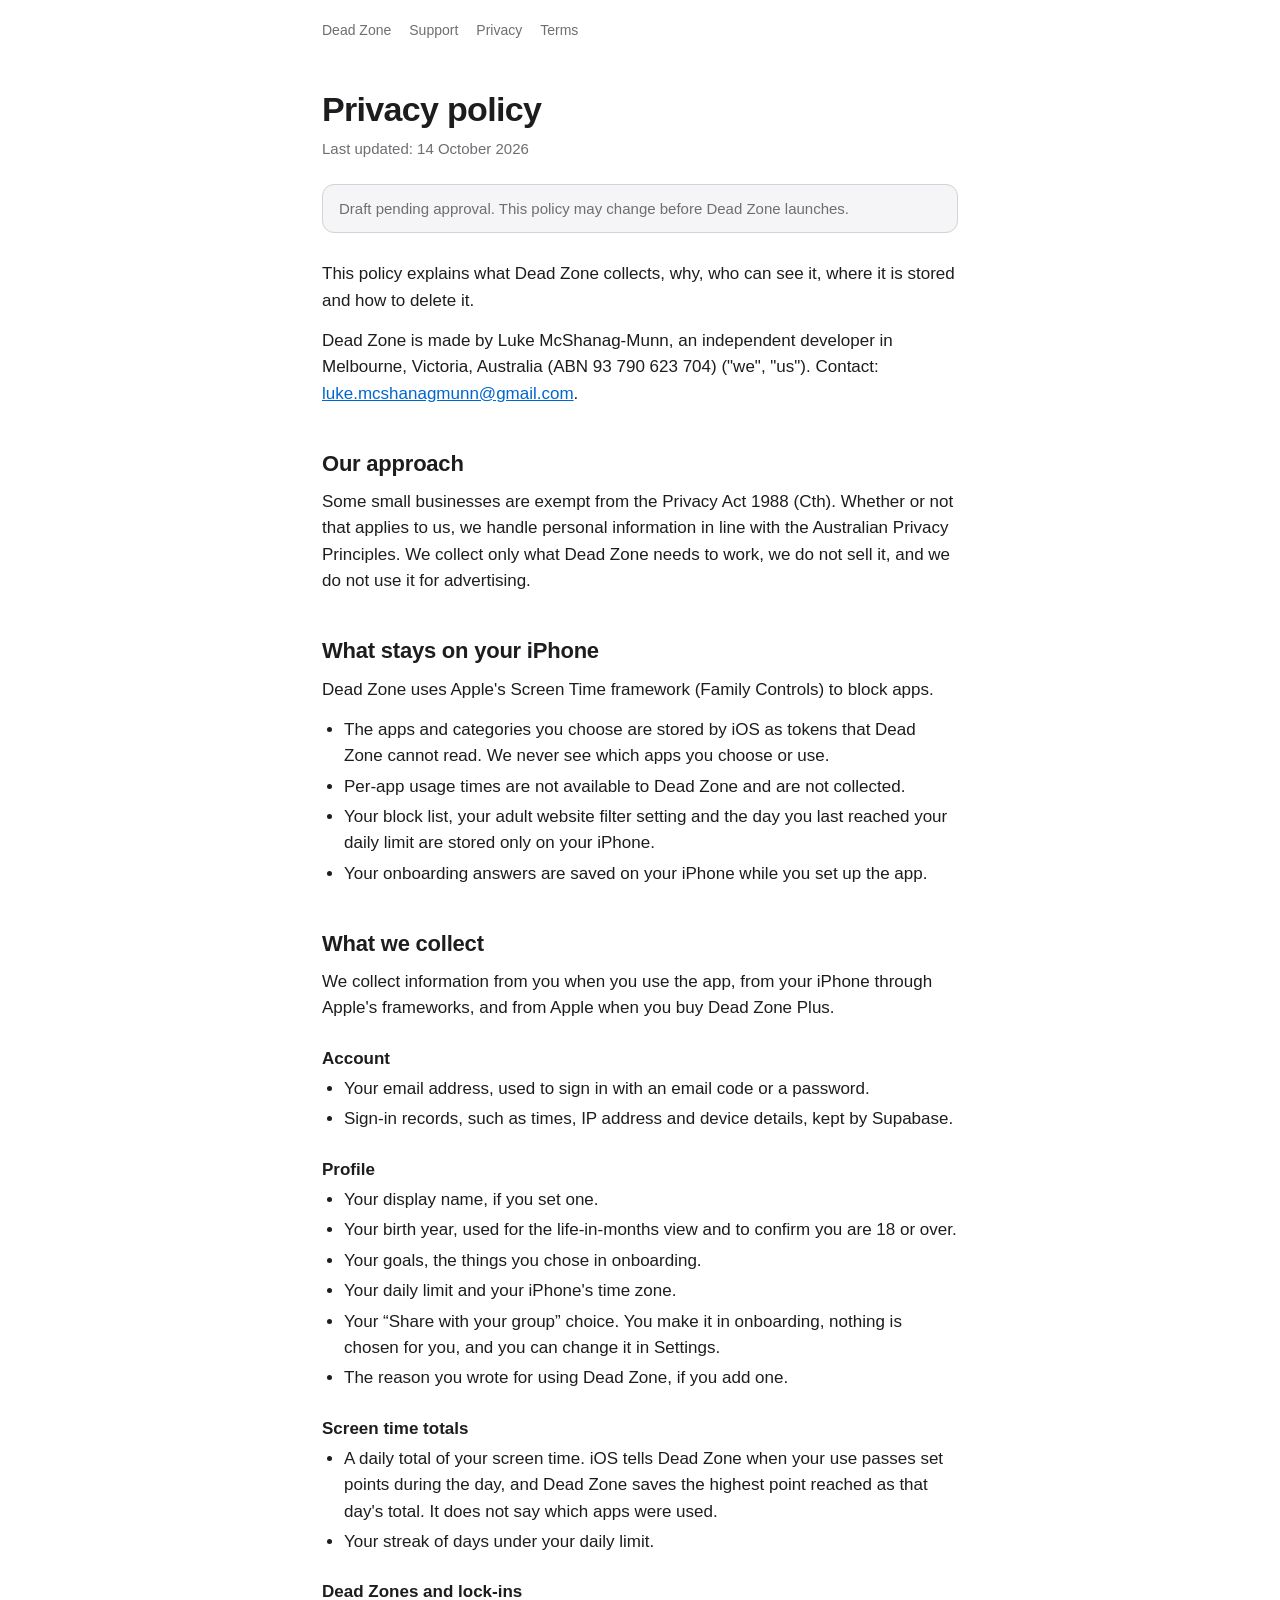
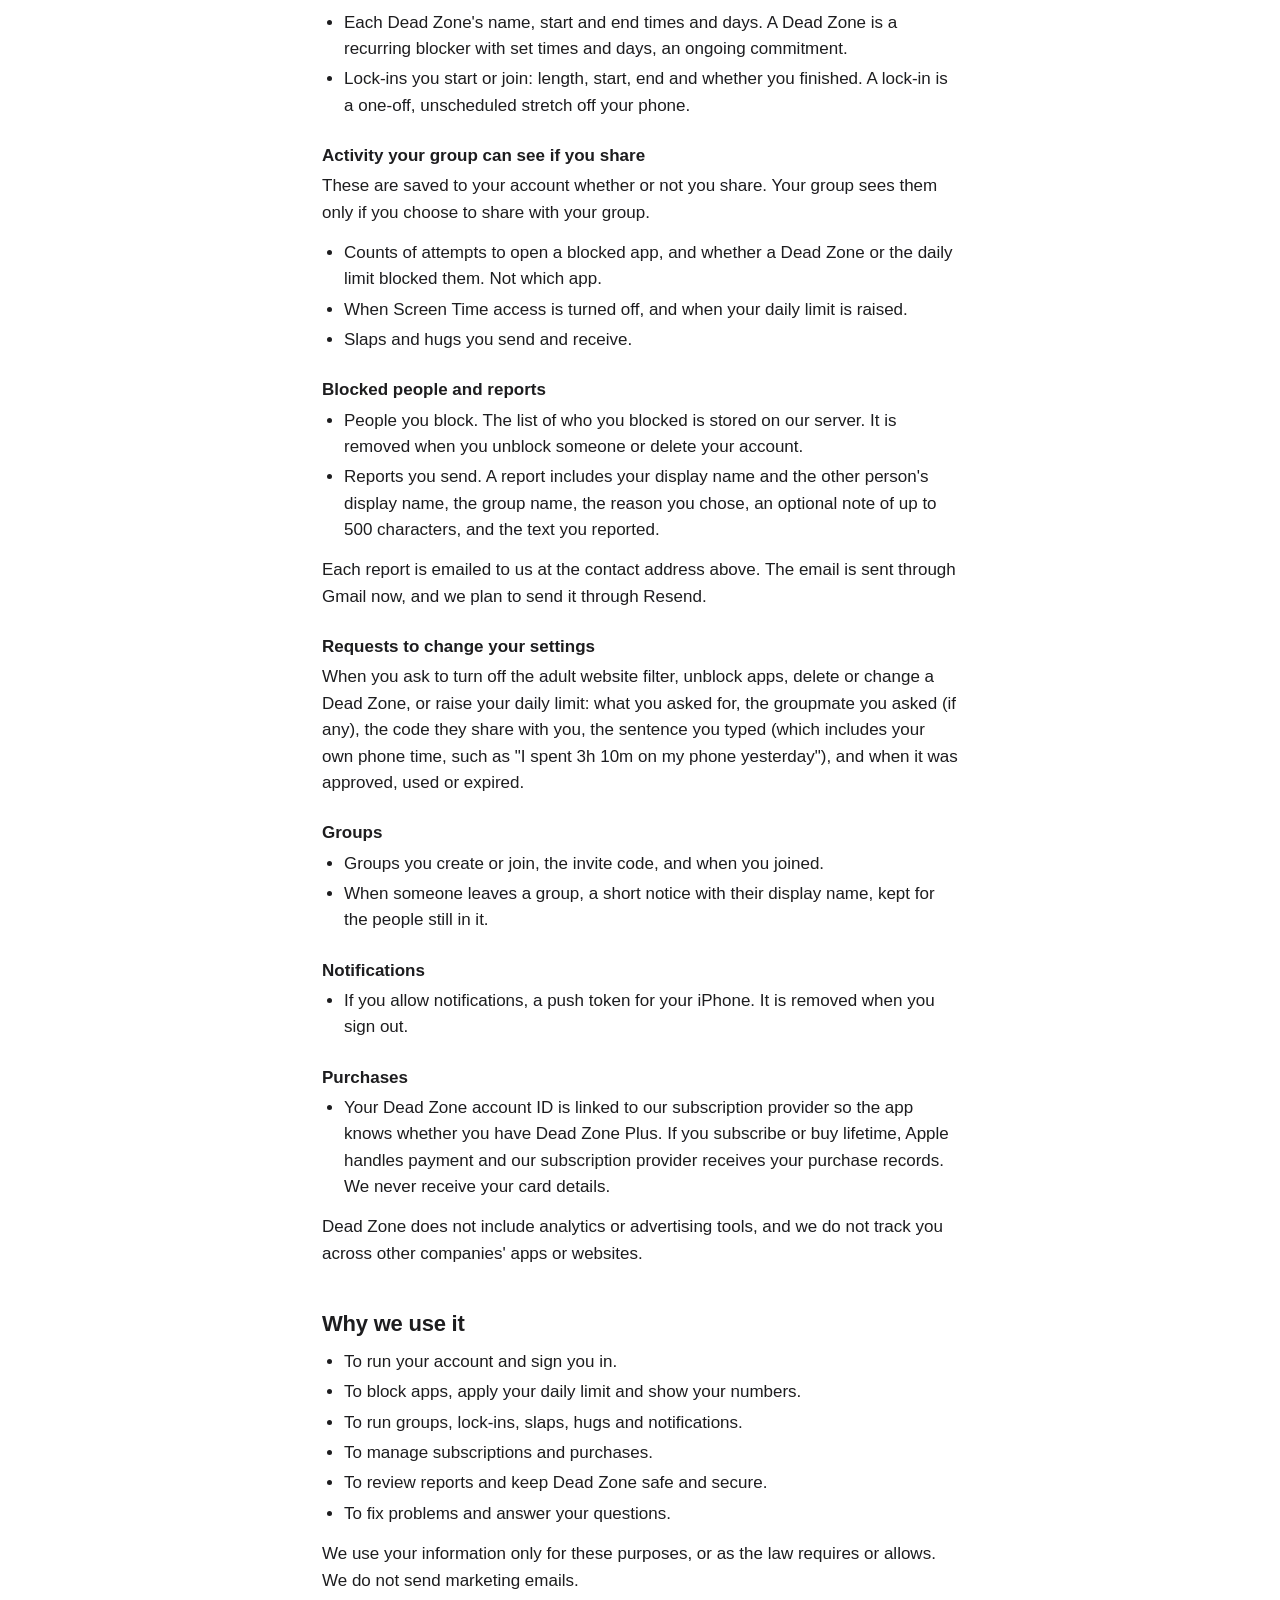
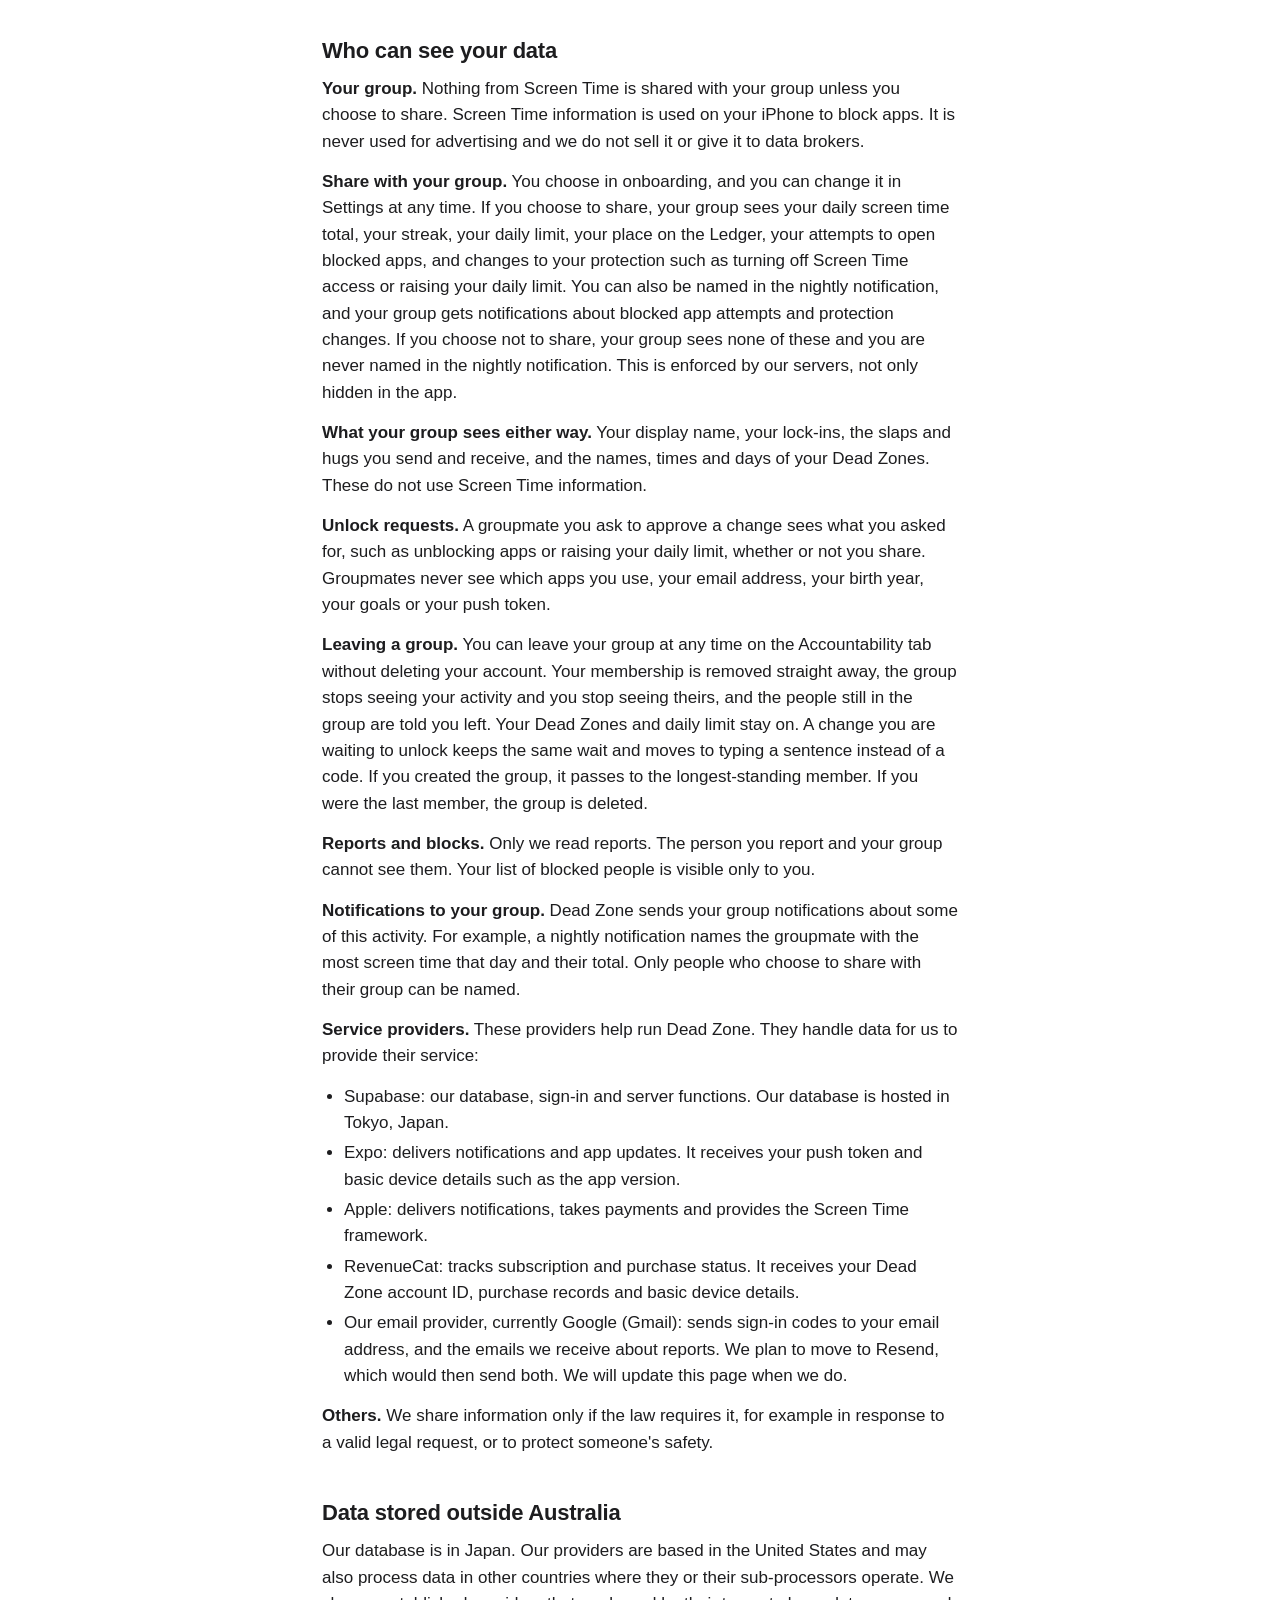
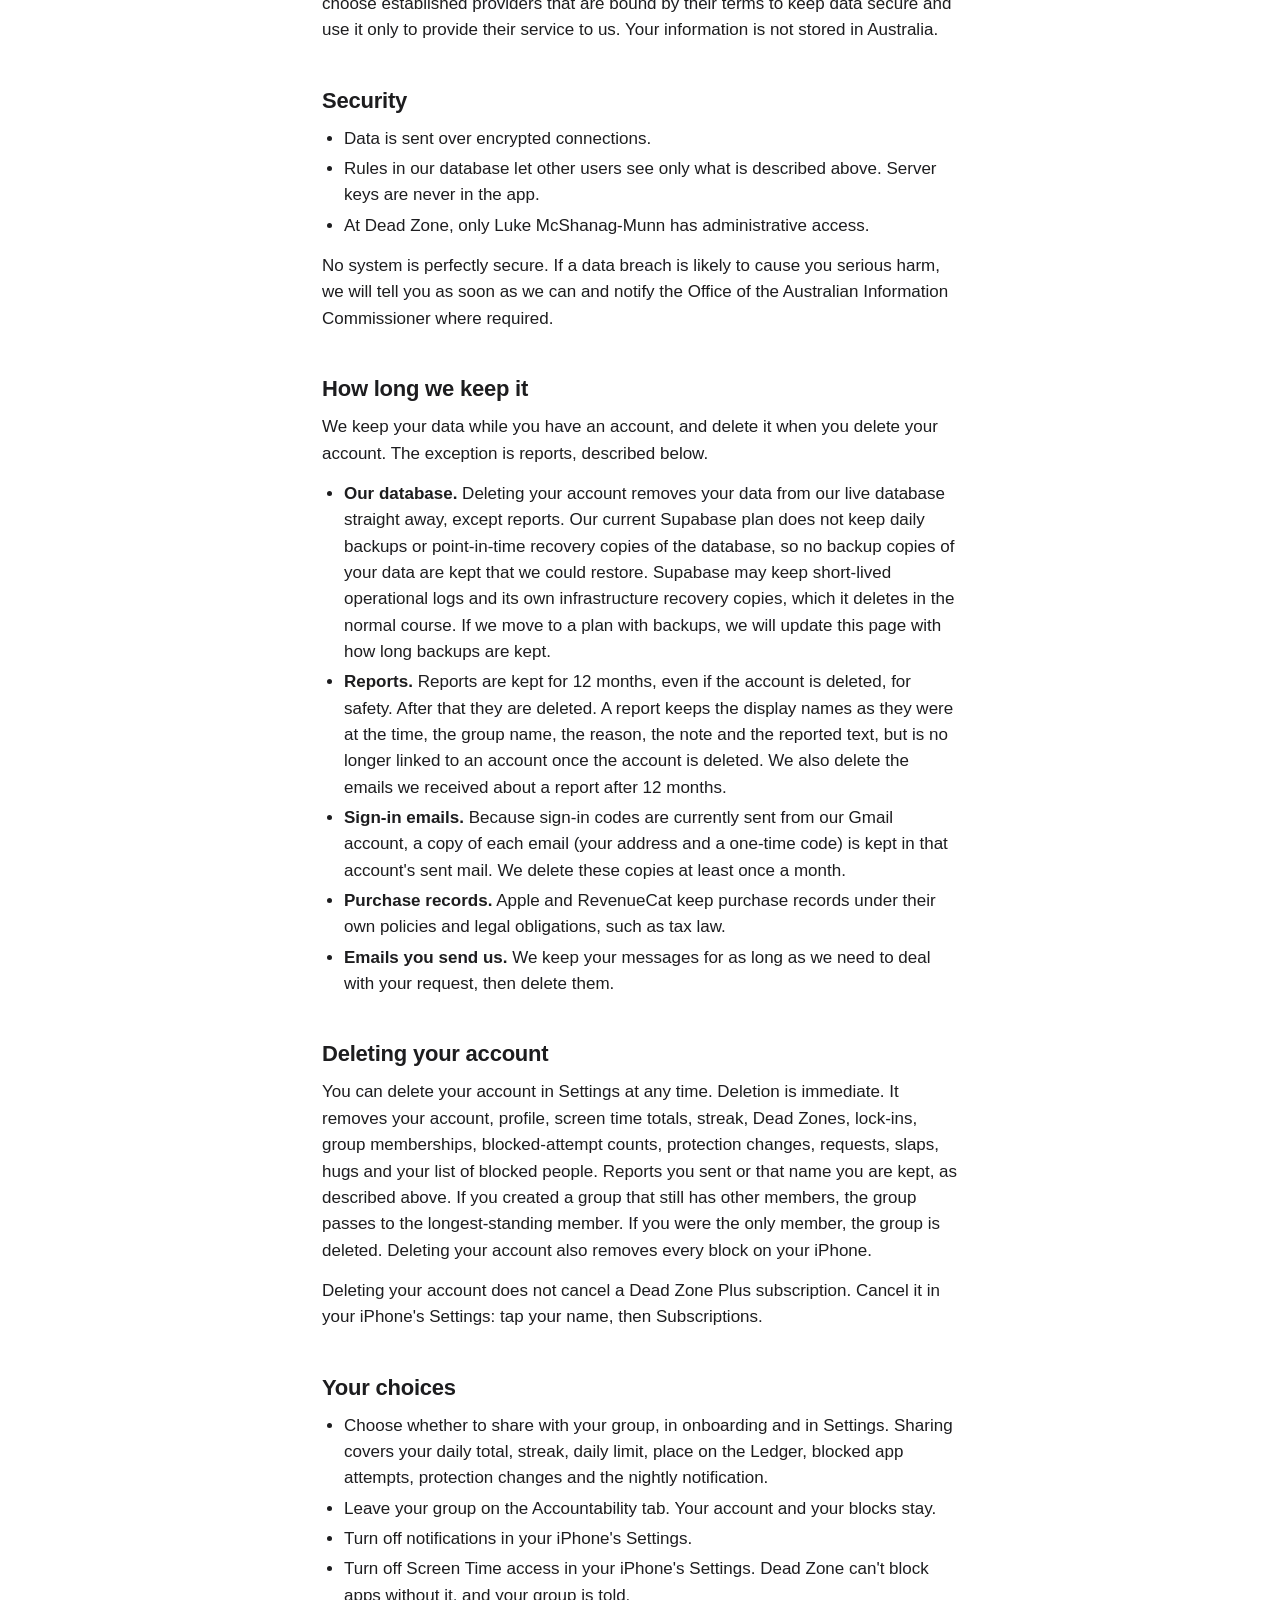
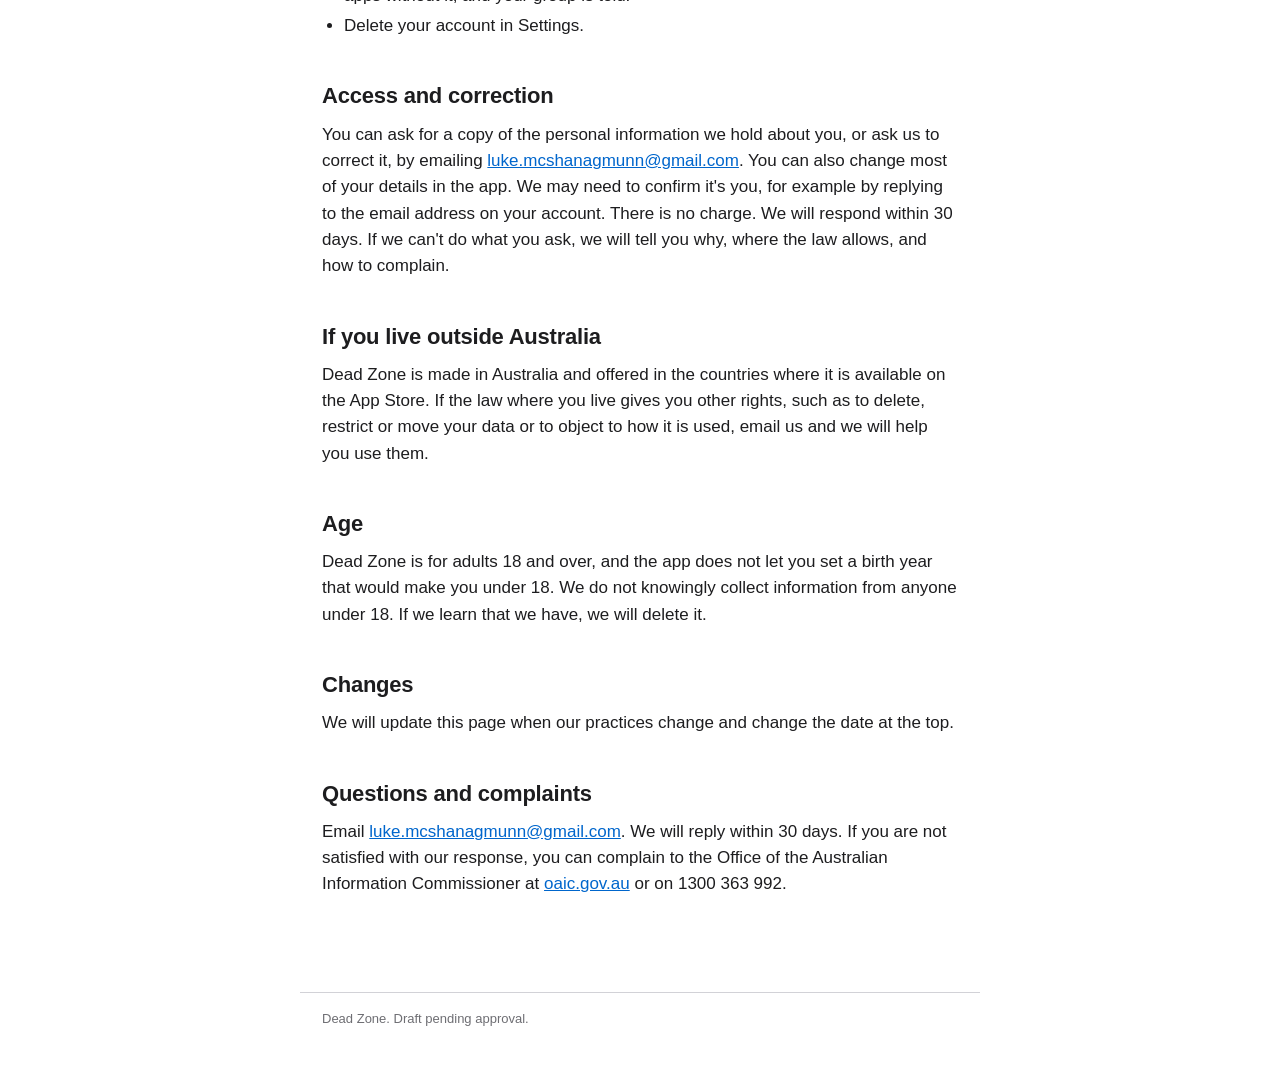
==== privacy/index.html @ f1c43474 "Terms and privacy: one-time lifetime purchase (A$79) alongside subscriptions" ====
<!doctype html>
<html lang="en-AU">
<head>
<meta charset="utf-8">
<meta name="viewport" content="width=device-width, initial-scale=1">
<meta name="robots" content="noindex">
<title>Privacy policy | Dead Zone</title>
<link rel="stylesheet" href="../style.css">
</head>
<body>
<header class="site"><a href="../">Dead Zone</a><a href="../support/">Support</a><a href="../privacy/">Privacy</a><a href="../terms/">Terms</a></header>
<main>
<h1>Privacy policy</h1>
<p class="meta">Last updated: 14 October 2026</p>
<p class="draft">Draft pending approval. This policy may change before Dead Zone launches.</p>

<p>This policy explains what Dead Zone collects, why, who can see it, where it is stored and how to delete it.</p>
<p>Dead Zone is made by Luke McShanag-Munn, an independent developer in Melbourne, Victoria, Australia (ABN 93 790 623 704) ("we", "us"). Contact: <a href="mailto:luke.mcshanagmunn@gmail.com">luke.mcshanagmunn@gmail.com</a>.</p>

<h2>Our approach</h2>
<p>Some small businesses are exempt from the Privacy Act 1988 (Cth). Whether or not that applies to us, we handle personal information in line with the Australian Privacy Principles. We collect only what Dead Zone needs to work, we do not sell it, and we do not use it for advertising.</p>

<h2>What stays on your iPhone</h2>
<p>Dead Zone uses Apple's Screen Time framework (Family Controls) to block apps.</p>
<ul>
<li>The apps and categories you choose are stored by iOS as tokens that Dead Zone cannot read. We never see which apps you choose or use.</li>
<li>Per-app usage times are not available to Dead Zone and are not collected.</li>
<li>Your block list, your adult website filter setting and the day you last reached your daily limit are stored only on your iPhone.</li>
<li>Your onboarding answers are saved on your iPhone while you set up the app.</li>
</ul>

<h2>What we collect</h2>
<p>We collect information from you when you use the app, from your iPhone through Apple's frameworks, and from Apple when you buy Dead Zone Plus.</p>
<h3>Account</h3>
<ul>
<li>Your email address, used to sign in with an email code or a password.</li>
<li>Sign-in records, such as times, IP address and device details, kept by Supabase.</li>
</ul>
<h3>Profile</h3>
<ul>
<li>Your display name, if you set one.</li>
<li>Your birth year, used for the life-in-months view and to confirm you are 18 or over.</li>
<li>Your goals, the things you chose in onboarding.</li>
<li>Your daily limit and your iPhone's time zone.</li>
<li>Your &ldquo;Share with your group&rdquo; choice. You make it in onboarding, nothing is chosen for you, and you can change it in Settings.</li>
<li>The reason you wrote for using Dead Zone, if you add one.</li>
</ul>
<h3>Screen time totals</h3>
<ul>
<li>A daily total of your screen time. iOS tells Dead Zone when your use passes set points during the day, and Dead Zone saves the highest point reached as that day's total. It does not say which apps were used.</li>
<li>Your streak of days under your daily limit.</li>
</ul>
<h3>Dead Zones and lock-ins</h3>
<ul>
<li>Each Dead Zone's name, start and end times and days. A Dead Zone is a recurring blocker with set times and days, an ongoing commitment.</li>
<li>Lock-ins you start or join: length, start, end and whether you finished. A lock-in is a one-off, unscheduled stretch off your phone.</li>
</ul>
<h3>Activity your group can see if you share</h3>
<p>These are saved to your account whether or not you share. Your group sees them only if you choose to share with your group.</p>
<ul>
<li>Counts of attempts to open a blocked app, and whether a Dead Zone or the daily limit blocked them. Not which app.</li>
<li>When Screen Time access is turned off, and when your daily limit is raised.</li>
<li>Slaps and hugs you send and receive.</li>
</ul>
<h3>Blocked people and reports</h3>
<ul>
<li>People you block. The list of who you blocked is stored on our server. It is removed when you unblock someone or delete your account.</li>
<li>Reports you send. A report includes your display name and the other person's display name, the group name, the reason you chose, an optional note of up to 500 characters, and the text you reported.</li>
</ul>
<p>Each report is emailed to us at the contact address above. The email is sent through Gmail now, and we plan to send it through Resend.</p>
<h3>Requests to change your settings</h3>
<p>When you ask to turn off the adult website filter, unblock apps, delete or change a Dead Zone, or raise your daily limit: what you asked for, the groupmate you asked (if any), the code they share with you, the sentence you typed (which includes your own phone time, such as "I spent 3h 10m on my phone yesterday"), and when it was approved, used or expired.</p>
<h3>Groups</h3>
<ul>
<li>Groups you create or join, the invite code, and when you joined.</li>
<li>When someone leaves a group, a short notice with their display name, kept for the people still in it.</li>
</ul>
<h3>Notifications</h3>
<ul>
<li>If you allow notifications, a push token for your iPhone. It is removed when you sign out.</li>
</ul>
<h3>Purchases</h3>
<ul>
<li>Your Dead Zone account ID is linked to our subscription provider so the app knows whether you have Dead Zone Plus. If you subscribe or buy lifetime, Apple handles payment and our subscription provider receives your purchase records. We never receive your card details.</li>
</ul>
<p>Dead Zone does not include analytics or advertising tools, and we do not track you across other companies' apps or websites.</p>

<h2>Why we use it</h2>
<ul>
<li>To run your account and sign you in.</li>
<li>To block apps, apply your daily limit and show your numbers.</li>
<li>To run groups, lock-ins, slaps, hugs and notifications.</li>
<li>To manage subscriptions and purchases.</li>
<li>To review reports and keep Dead Zone safe and secure.</li>
<li>To fix problems and answer your questions.</li>
</ul>
<p>We use your information only for these purposes, or as the law requires or allows. We do not send marketing emails.</p>

<h2>Who can see your data</h2>
<p><strong>Your group.</strong> Nothing from Screen Time is shared with your group unless you choose to share. Screen Time information is used on your iPhone to block apps. It is never used for advertising and we do not sell it or give it to data brokers.</p>
<p><strong>Share with your group.</strong> You choose in onboarding, and you can change it in Settings at any time. If you choose to share, your group sees your daily screen time total, your streak, your daily limit, your place on the Ledger, your attempts to open blocked apps, and changes to your protection such as turning off Screen Time access or raising your daily limit. You can also be named in the nightly notification, and your group gets notifications about blocked app attempts and protection changes. If you choose not to share, your group sees none of these and you are never named in the nightly notification. This is enforced by our servers, not only hidden in the app.</p>
<p><strong>What your group sees either way.</strong> Your display name, your lock-ins, the slaps and hugs you send and receive, and the names, times and days of your Dead Zones. These do not use Screen Time information.</p>
<p><strong>Unlock requests.</strong> A groupmate you ask to approve a change sees what you asked for, such as unblocking apps or raising your daily limit, whether or not you share. Groupmates never see which apps you use, your email address, your birth year, your goals or your push token.</p>
<p><strong>Leaving a group.</strong> You can leave your group at any time on the Accountability tab without deleting your account. Your membership is removed straight away, the group stops seeing your activity and you stop seeing theirs, and the people still in the group are told you left. Your Dead Zones and daily limit stay on. A change you are waiting to unlock keeps the same wait and moves to typing a sentence instead of a code. If you created the group, it passes to the longest-standing member. If you were the last member, the group is deleted.</p>
<p><strong>Reports and blocks.</strong> Only we read reports. The person you report and your group cannot see them. Your list of blocked people is visible only to you.</p>
<p><strong>Notifications to your group.</strong> Dead Zone sends your group notifications about some of this activity. For example, a nightly notification names the groupmate with the most screen time that day and their total. Only people who choose to share with their group can be named.</p>
<p><strong>Service providers.</strong> These providers help run Dead Zone. They handle data for us to provide their service:</p>
<ul>
<li>Supabase: our database, sign-in and server functions. Our database is hosted in Tokyo, Japan.</li>
<li>Expo: delivers notifications and app updates. It receives your push token and basic device details such as the app version.</li>
<li>Apple: delivers notifications, takes payments and provides the Screen Time framework.</li>
<li>RevenueCat: tracks subscription and purchase status. It receives your Dead Zone account ID, purchase records and basic device details.</li>
<li>Our email provider, currently Google (Gmail): sends sign-in codes to your email address, and the emails we receive about reports. We plan to move to Resend, which would then send both. We will update this page when we do.</li>
</ul>
<p><strong>Others.</strong> We share information only if the law requires it, for example in response to a valid legal request, or to protect someone's safety.</p>

<h2>Data stored outside Australia</h2>
<p>Our database is in Japan. Our providers are based in the United States and may also process data in other countries where they or their sub-processors operate. We choose established providers that are bound by their terms to keep data secure and use it only to provide their service to us. Your information is not stored in Australia.</p>

<h2>Security</h2>
<ul>
<li>Data is sent over encrypted connections.</li>
<li>Rules in our database let other users see only what is described above. Server keys are never in the app.</li>
<li>At Dead Zone, only Luke McShanag-Munn has administrative access.</li>
</ul>
<p>No system is perfectly secure. If a data breach is likely to cause you serious harm, we will tell you as soon as we can and notify the Office of the Australian Information Commissioner where required.</p>

<h2>How long we keep it</h2>
<p>We keep your data while you have an account, and delete it when you delete your account. The exception is reports, described below.</p>
<ul>
<li><strong>Our database.</strong> Deleting your account removes your data from our live database straight away, except reports. Our current Supabase plan does not keep daily backups or point-in-time recovery copies of the database, so no backup copies of your data are kept that we could restore. Supabase may keep short-lived operational logs and its own infrastructure recovery copies, which it deletes in the normal course. If we move to a plan with backups, we will update this page with how long backups are kept.</li>
<li><strong>Reports.</strong> Reports are kept for 12 months, even if the account is deleted, for safety. After that they are deleted. A report keeps the display names as they were at the time, the group name, the reason, the note and the reported text, but is no longer linked to an account once the account is deleted. We also delete the emails we received about a report after 12 months.</li>
<li><strong>Sign-in emails.</strong> Because sign-in codes are currently sent from our Gmail account, a copy of each email (your address and a one-time code) is kept in that account's sent mail. We delete these copies at least once a month.</li>
<li><strong>Purchase records.</strong> Apple and RevenueCat keep purchase records under their own policies and legal obligations, such as tax law.</li>
<li><strong>Emails you send us.</strong> We keep your messages for as long as we need to deal with your request, then delete them.</li>
</ul>

<h2>Deleting your account</h2>
<p>You can delete your account in Settings at any time. Deletion is immediate. It removes your account, profile, screen time totals, streak, Dead Zones, lock-ins, group memberships, blocked-attempt counts, protection changes, requests, slaps, hugs and your list of blocked people. Reports you sent or that name you are kept, as described above. If you created a group that still has other members, the group passes to the longest-standing member. If you were the only member, the group is deleted. Deleting your account also removes every block on your iPhone.</p>
<p>Deleting your account does not cancel a Dead Zone Plus subscription. Cancel it in your iPhone's Settings: tap your name, then Subscriptions.</p>

<h2>Your choices</h2>
<ul>
<li>Choose whether to share with your group, in onboarding and in Settings. Sharing covers your daily total, streak, daily limit, place on the Ledger, blocked app attempts, protection changes and the nightly notification.</li>
<li>Leave your group on the Accountability tab. Your account and your blocks stay.</li>
<li>Turn off notifications in your iPhone's Settings.</li>
<li>Turn off Screen Time access in your iPhone's Settings. Dead Zone can't block apps without it, and your group is told.</li>
<li>Delete your account in Settings.</li>
</ul>

<h2>Access and correction</h2>
<p>You can ask for a copy of the personal information we hold about you, or ask us to correct it, by emailing <a href="mailto:luke.mcshanagmunn@gmail.com">luke.mcshanagmunn@gmail.com</a>. You can also change most of your details in the app. We may need to confirm it's you, for example by replying to the email address on your account. There is no charge. We will respond within 30 days. If we can't do what you ask, we will tell you why, where the law allows, and how to complain.</p>

<h2>If you live outside Australia</h2>
<p>Dead Zone is made in Australia and offered in the countries where it is available on the App Store. If the law where you live gives you other rights, such as to delete, restrict or move your data or to object to how it is used, email us and we will help you use them.</p>

<h2>Age</h2>
<p>Dead Zone is for adults 18 and over, and the app does not let you set a birth year that would make you under 18. We do not knowingly collect information from anyone under 18. If we learn that we have, we will delete it.</p>

<h2>Changes</h2>
<p>We will update this page when our practices change and change the date at the top.</p>

<h2>Questions and complaints</h2>
<p>Email <a href="mailto:luke.mcshanagmunn@gmail.com">luke.mcshanagmunn@gmail.com</a>. We will reply within 30 days. If you are not satisfied with our response, you can complain to the Office of the Australian Information Commissioner at <a href="https://www.oaic.gov.au">oaic.gov.au</a> or on 1300 363 992.</p>
</main>
<footer>Dead Zone. Draft pending approval.</footer>
</body>
</html>
---- style.css ----
:root{color-scheme:light dark;--bg:#fff;--fg:#1d1d1f;--muted:#6e6e73;--line:#d2d2d7;--note:#f5f5f7;--link:#0066cc}
@media (prefers-color-scheme:dark){:root{--bg:#000;--fg:#f5f5f7;--muted:#a1a1a6;--line:#38383a;--note:#1c1c1e;--link:#2997ff}}
*{box-sizing:border-box}
html{-webkit-text-size-adjust:100%}
body{margin:0;background:var(--bg);color:var(--fg);font:17px/1.55 -apple-system,BlinkMacSystemFont,"SF Pro Text","Helvetica Neue",Helvetica,Arial,sans-serif}
main{max-width:680px;margin:0 auto;padding:48px 22px 80px}
header.site{max-width:680px;margin:0 auto;padding:20px 22px 0;font-size:14px}
header.site a{color:var(--muted);text-decoration:none;margin-right:18px}
header.site a:hover{color:var(--fg)}
h1{font-size:34px;line-height:1.15;letter-spacing:-.02em;margin:0 0 8px}
h2{font-size:22px;letter-spacing:-.01em;margin:40px 0 8px}
h3{font-size:17px;margin:24px 0 4px}
p,ul{margin:0 0 14px}
ul{padding-left:22px}
li{margin:4px 0}
a{color:var(--link)}
.meta{color:var(--muted);font-size:15px;margin-bottom:24px}
.draft{background:var(--note);border:1px solid var(--line);border-radius:12px;padding:12px 16px;font-size:15px;color:var(--muted);margin:0 0 28px}
.ph{background:rgba(255,204,0,.22);border-radius:4px;padding:0 3px}
footer{max-width:680px;margin:0 auto;padding:0 22px 40px;color:var(--muted);font-size:13px;border-top:1px solid var(--line);padding-top:16px}
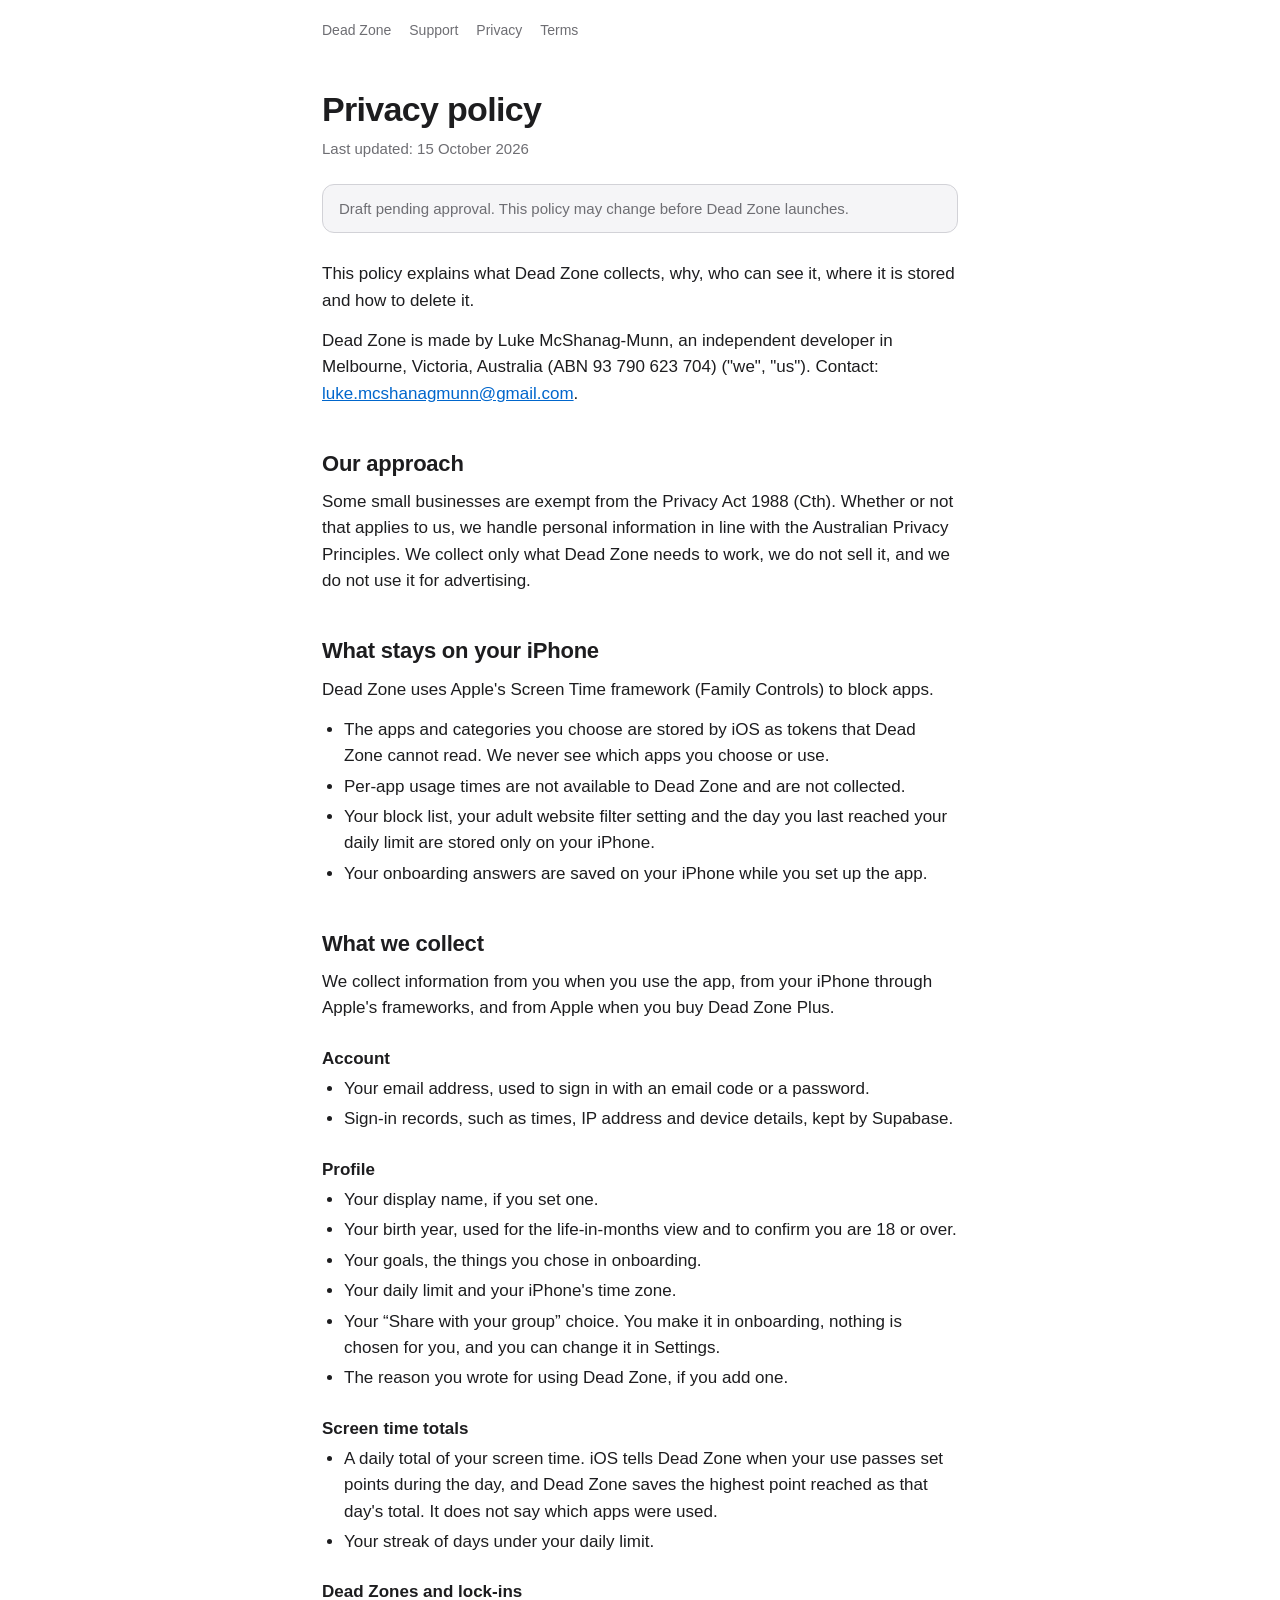
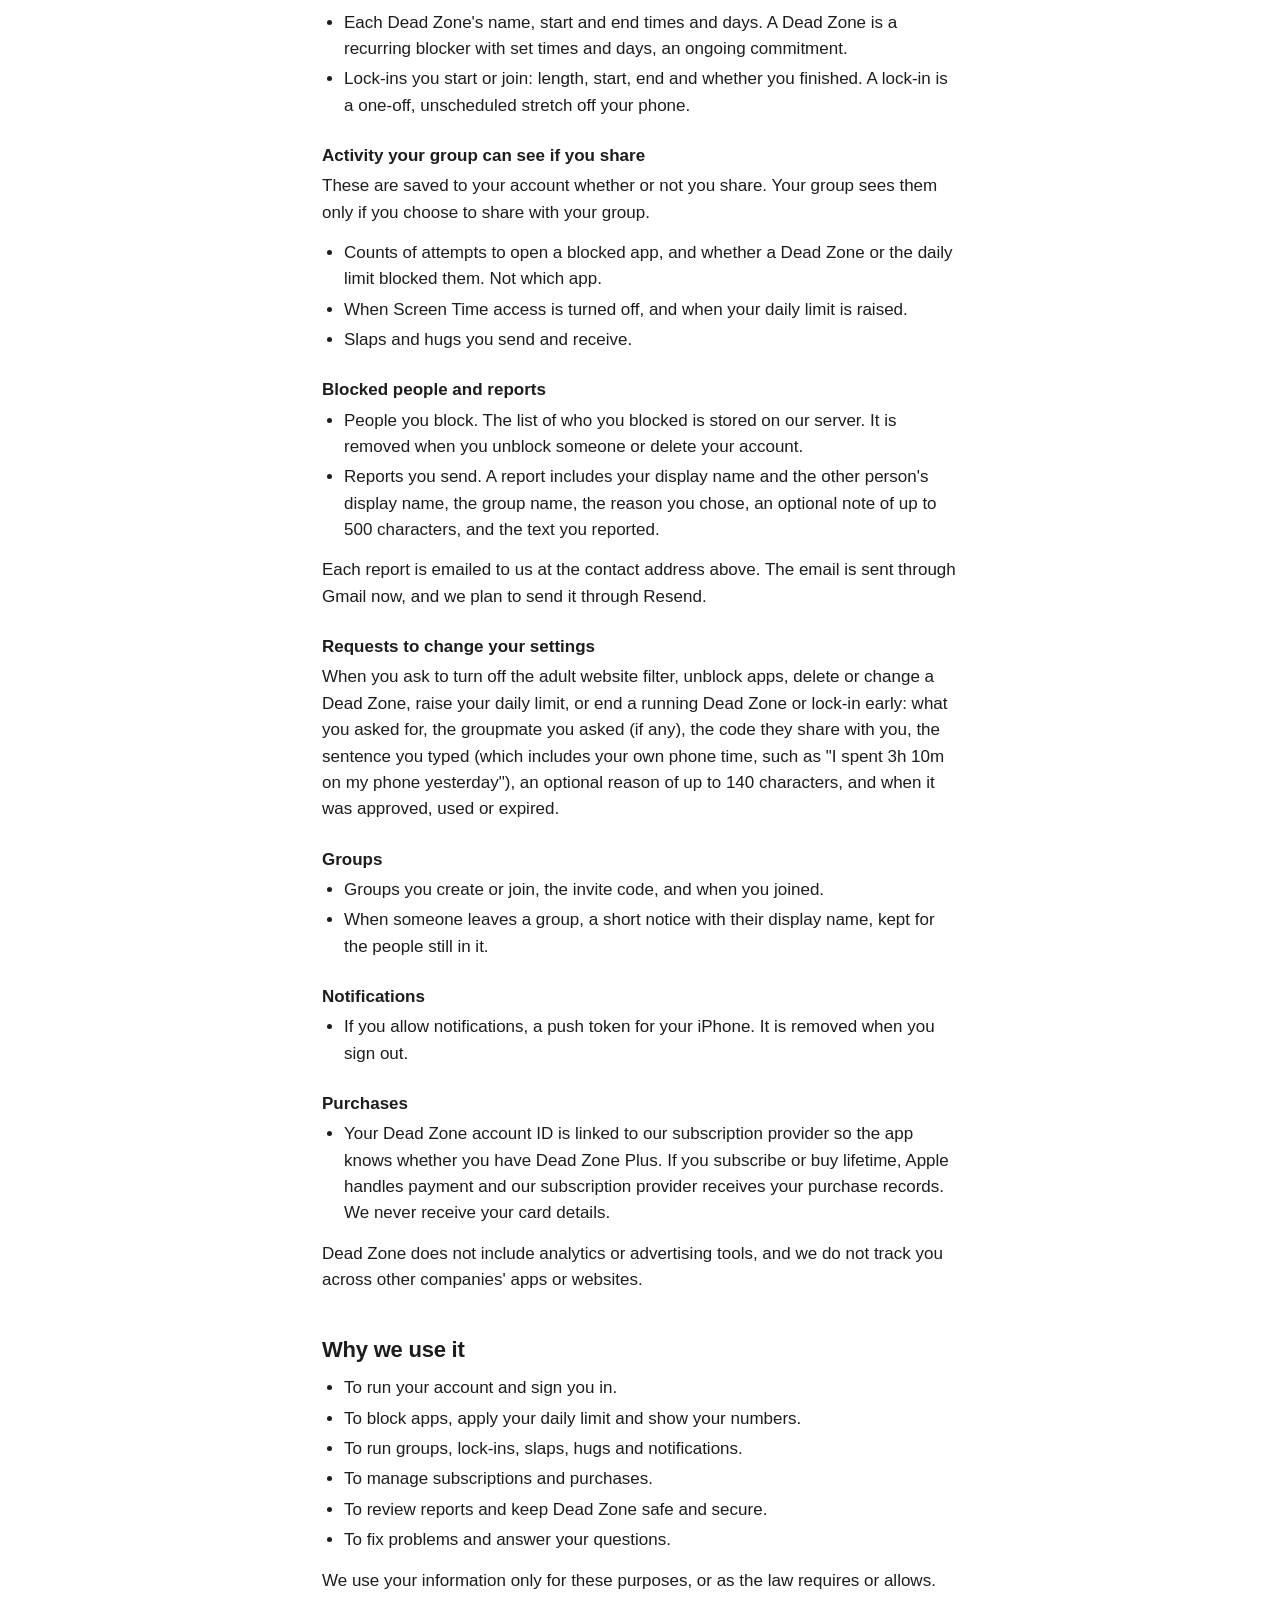
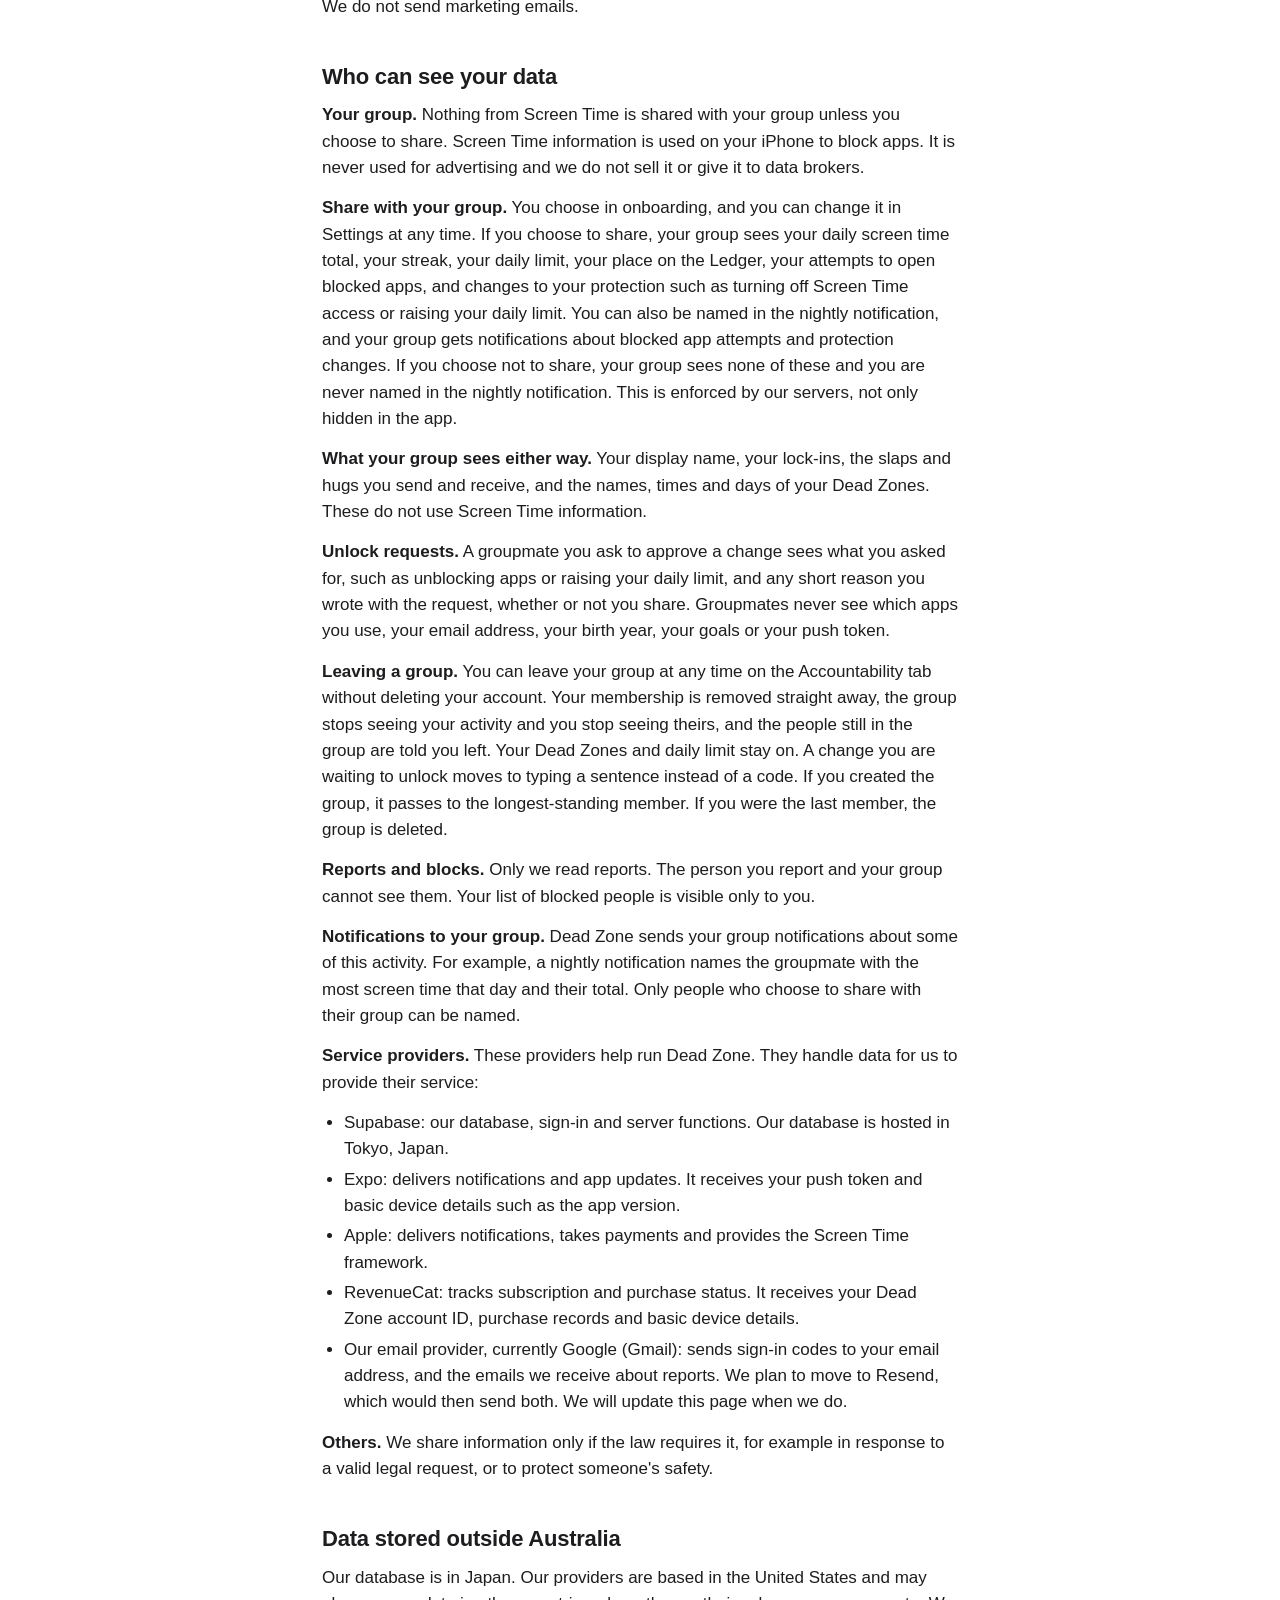
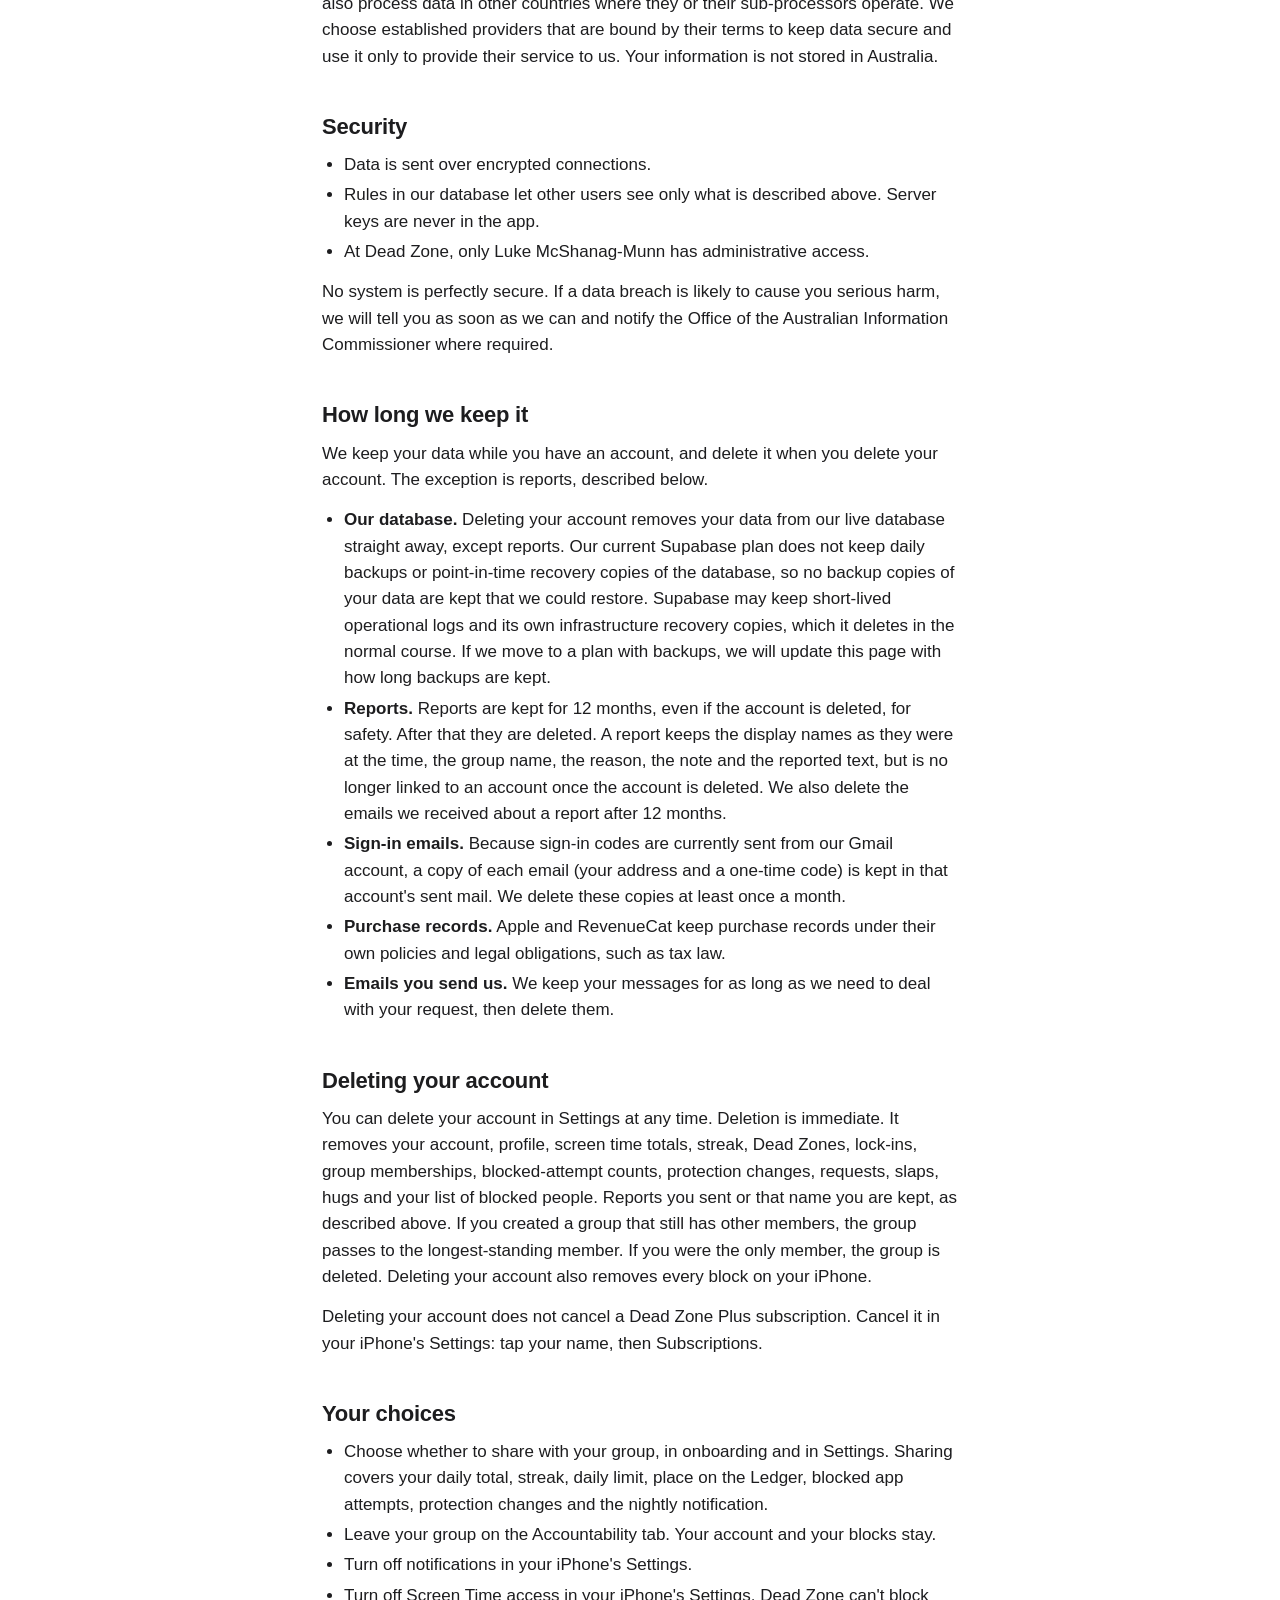
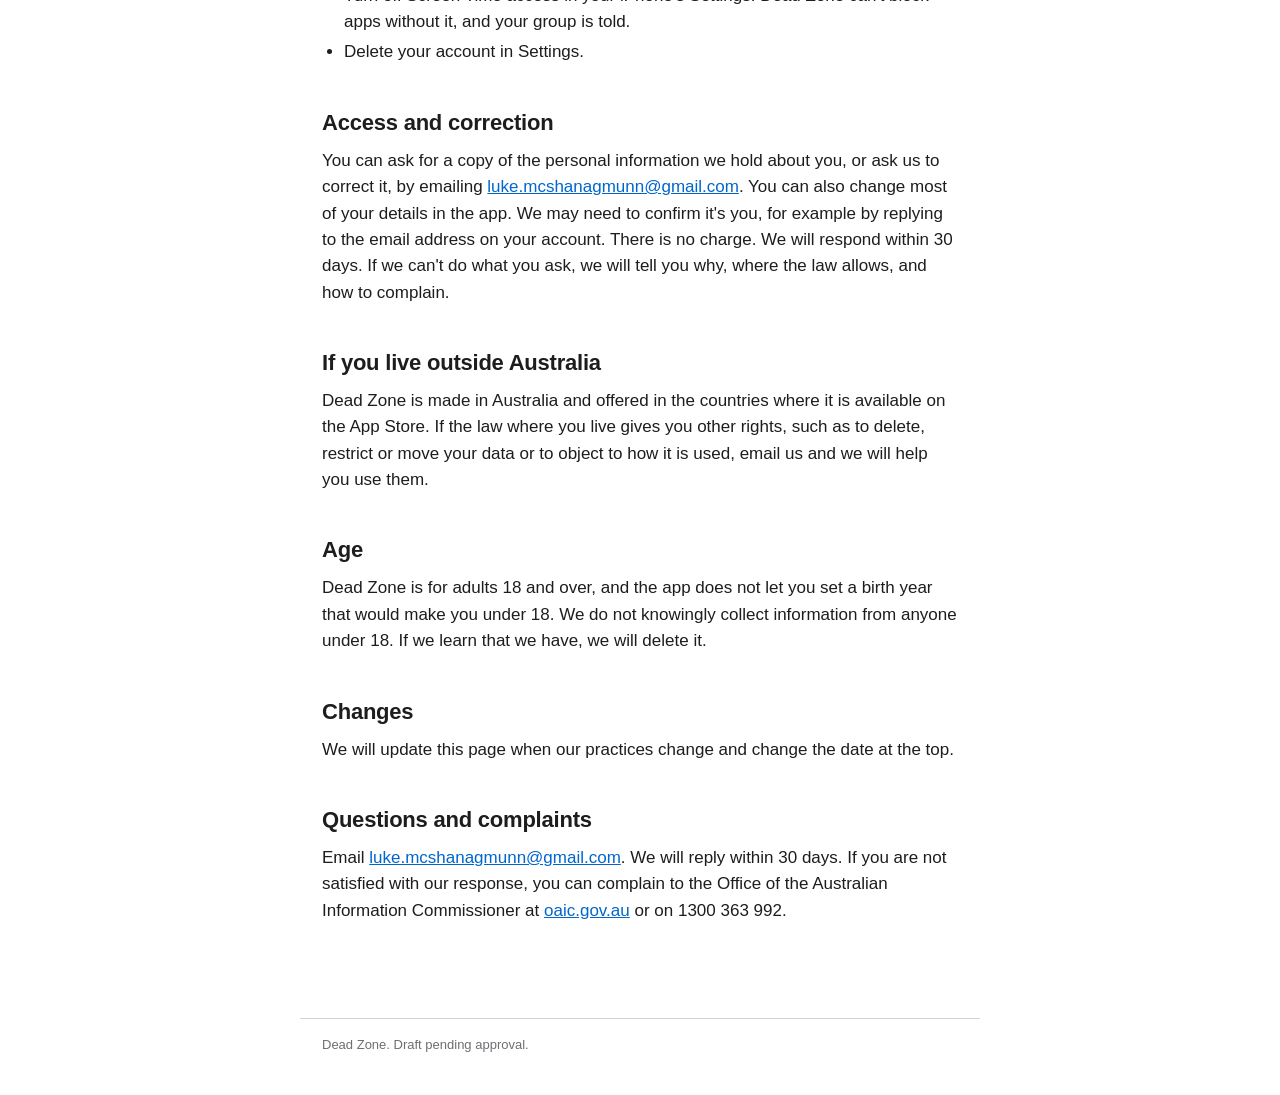
==== commit 0ec39936: "Terms and privacy: instant unlock codes (build 36) Codes work straight away, can end a running Dead " ====
--- a/privacy/index.html
+++ b/privacy/index.html
@@ -11,7 +11,7 @@
 <header class="site"><a href="../">Dead Zone</a><a href="../support/">Support</a><a href="../privacy/">Privacy</a><a href="../terms/">Terms</a></header>
 <main>
 <h1>Privacy policy</h1>
-<p class="meta">Last updated: 14 October 2026</p>
+<p class="meta">Last updated: 15 October 2026</p>
 <p class="draft">Draft pending approval. This policy may change before Dead Zone launches.</p>
 
 <p>This policy explains what Dead Zone collects, why, who can see it, where it is stored and how to delete it.</p>
@@ -69,7 +69,7 @@
 </ul>
 <p>Each report is emailed to us at the contact address above. The email is sent through Gmail now, and we plan to send it through Resend.</p>
 <h3>Requests to change your settings</h3>
-<p>When you ask to turn off the adult website filter, unblock apps, delete or change a Dead Zone, or raise your daily limit: what you asked for, the groupmate you asked (if any), the code they share with you, the sentence you typed (which includes your own phone time, such as "I spent 3h 10m on my phone yesterday"), and when it was approved, used or expired.</p>
+<p>When you ask to turn off the adult website filter, unblock apps, delete or change a Dead Zone, raise your daily limit, or end a running Dead Zone or lock-in early: what you asked for, the groupmate you asked (if any), the code they share with you, the sentence you typed (which includes your own phone time, such as "I spent 3h 10m on my phone yesterday"), an optional reason of up to 140 characters, and when it was approved, used or expired.</p>
 <h3>Groups</h3>
 <ul>
 <li>Groups you create or join, the invite code, and when you joined.</li>
@@ -100,8 +100,8 @@
 <p><strong>Your group.</strong> Nothing from Screen Time is shared with your group unless you choose to share. Screen Time information is used on your iPhone to block apps. It is never used for advertising and we do not sell it or give it to data brokers.</p>
 <p><strong>Share with your group.</strong> You choose in onboarding, and you can change it in Settings at any time. If you choose to share, your group sees your daily screen time total, your streak, your daily limit, your place on the Ledger, your attempts to open blocked apps, and changes to your protection such as turning off Screen Time access or raising your daily limit. You can also be named in the nightly notification, and your group gets notifications about blocked app attempts and protection changes. If you choose not to share, your group sees none of these and you are never named in the nightly notification. This is enforced by our servers, not only hidden in the app.</p>
 <p><strong>What your group sees either way.</strong> Your display name, your lock-ins, the slaps and hugs you send and receive, and the names, times and days of your Dead Zones. These do not use Screen Time information.</p>
-<p><strong>Unlock requests.</strong> A groupmate you ask to approve a change sees what you asked for, such as unblocking apps or raising your daily limit, whether or not you share. Groupmates never see which apps you use, your email address, your birth year, your goals or your push token.</p>
-<p><strong>Leaving a group.</strong> You can leave your group at any time on the Accountability tab without deleting your account. Your membership is removed straight away, the group stops seeing your activity and you stop seeing theirs, and the people still in the group are told you left. Your Dead Zones and daily limit stay on. A change you are waiting to unlock keeps the same wait and moves to typing a sentence instead of a code. If you created the group, it passes to the longest-standing member. If you were the last member, the group is deleted.</p>
+<p><strong>Unlock requests.</strong> A groupmate you ask to approve a change sees what you asked for, such as unblocking apps or raising your daily limit, and any short reason you wrote with the request, whether or not you share. Groupmates never see which apps you use, your email address, your birth year, your goals or your push token.</p>
+<p><strong>Leaving a group.</strong> You can leave your group at any time on the Accountability tab without deleting your account. Your membership is removed straight away, the group stops seeing your activity and you stop seeing theirs, and the people still in the group are told you left. Your Dead Zones and daily limit stay on. A change you are waiting to unlock moves to typing a sentence instead of a code. If you created the group, it passes to the longest-standing member. If you were the last member, the group is deleted.</p>
 <p><strong>Reports and blocks.</strong> Only we read reports. The person you report and your group cannot see them. Your list of blocked people is visible only to you.</p>
 <p><strong>Notifications to your group.</strong> Dead Zone sends your group notifications about some of this activity. For example, a nightly notification names the groupmate with the most screen time that day and their total. Only people who choose to share with their group can be named.</p>
 <p><strong>Service providers.</strong> These providers help run Dead Zone. They handle data for us to provide their service:</p>
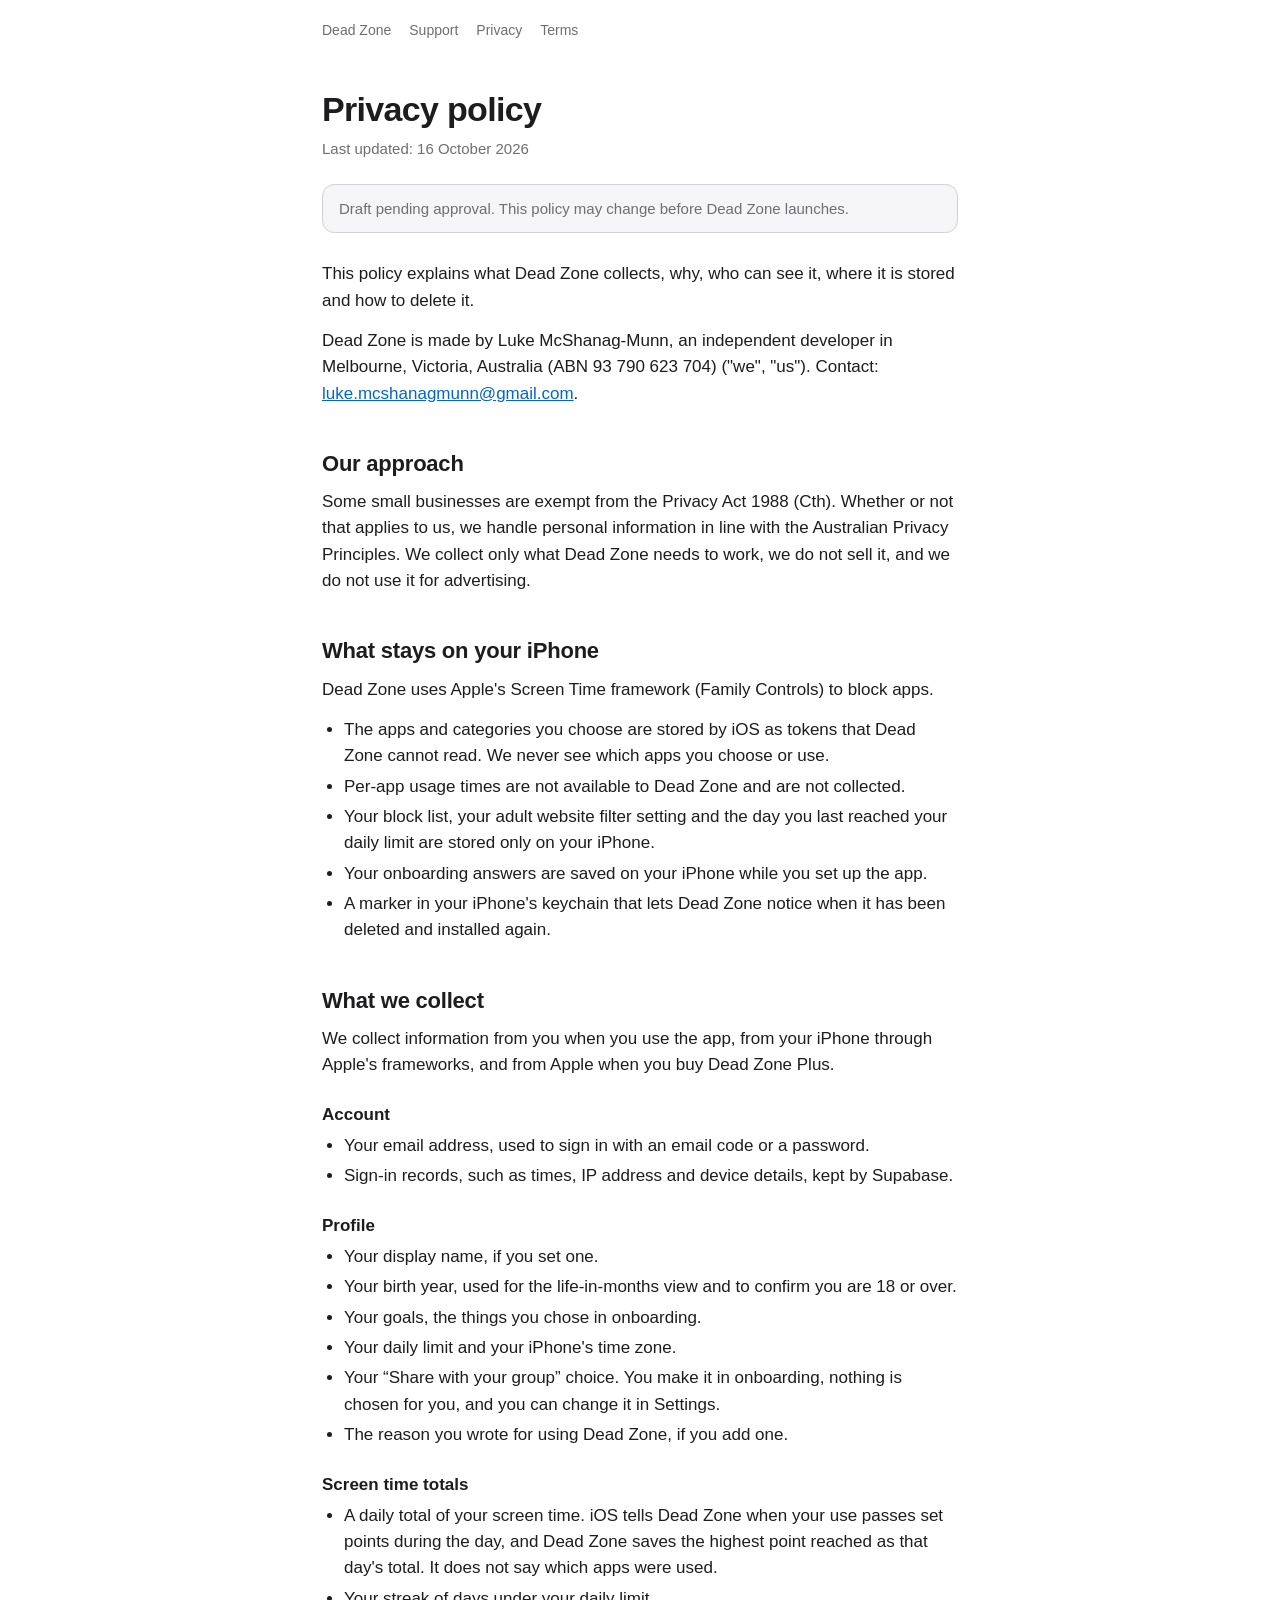
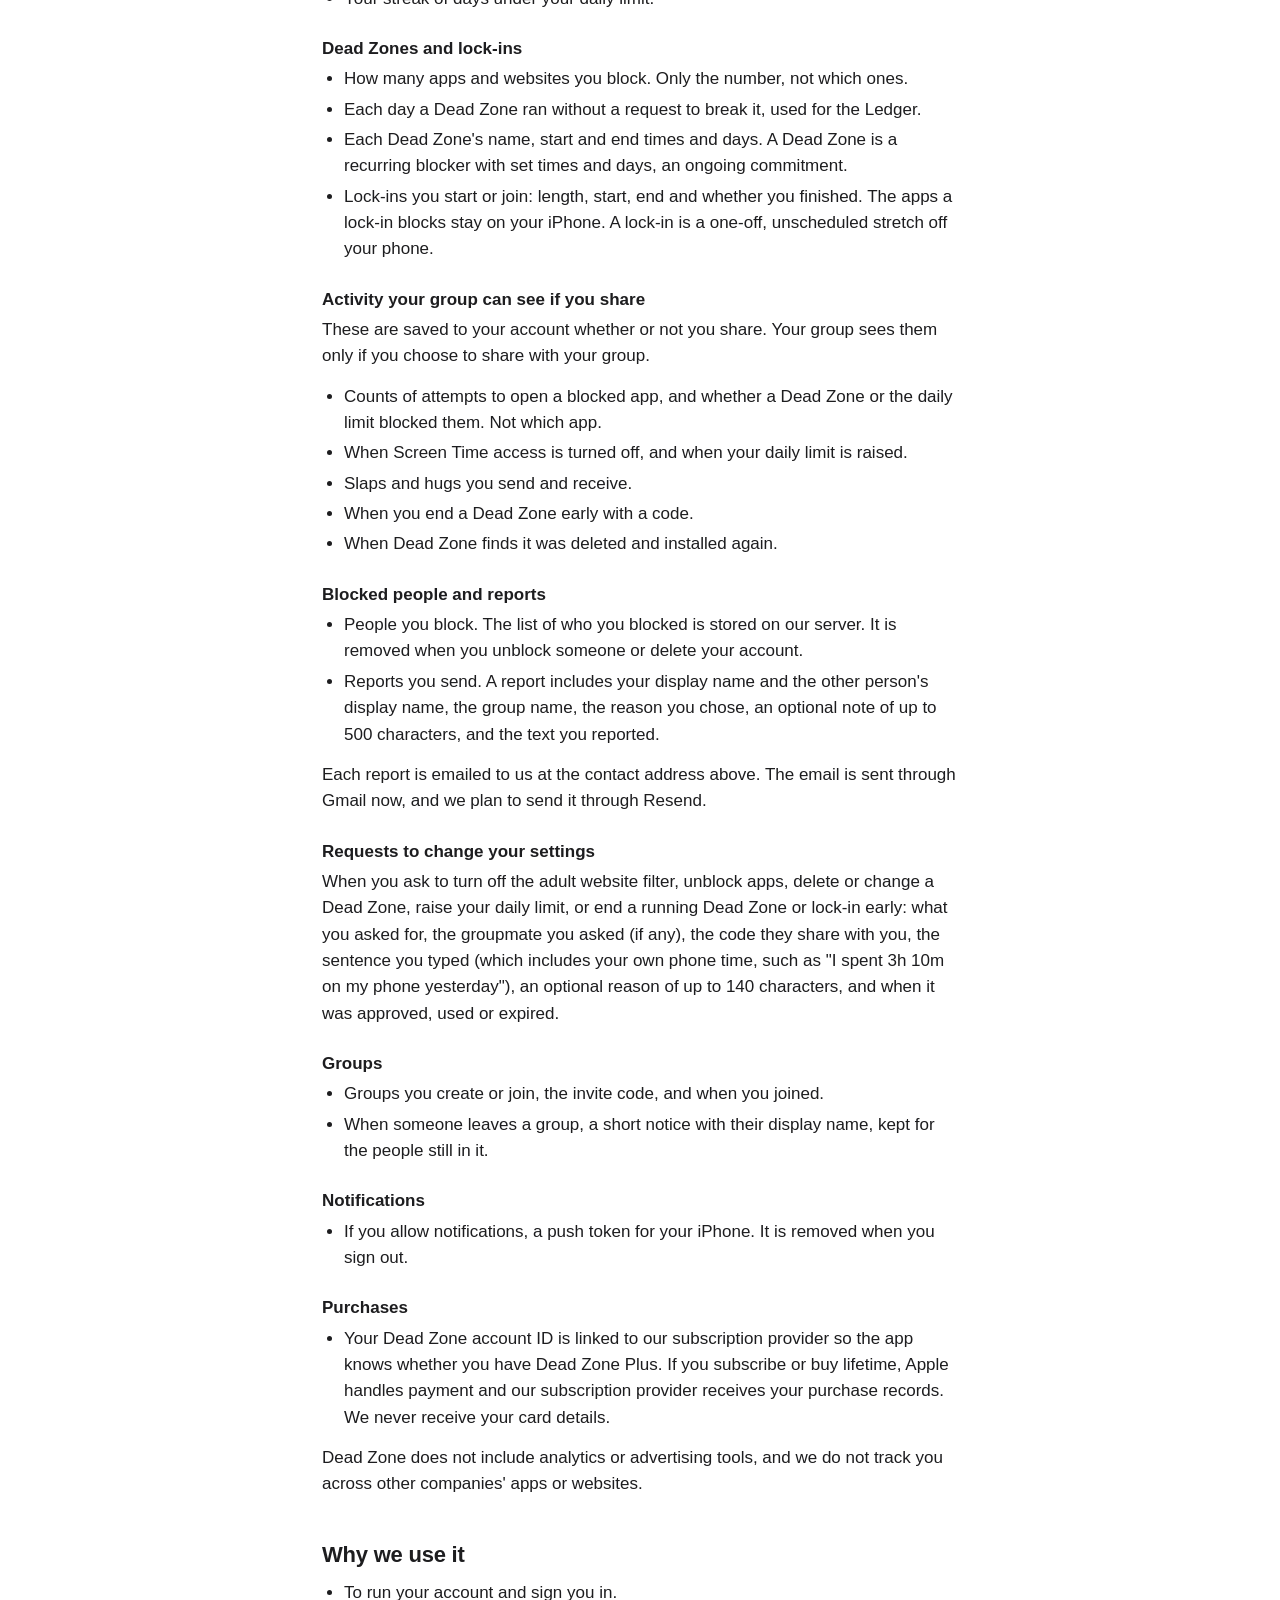
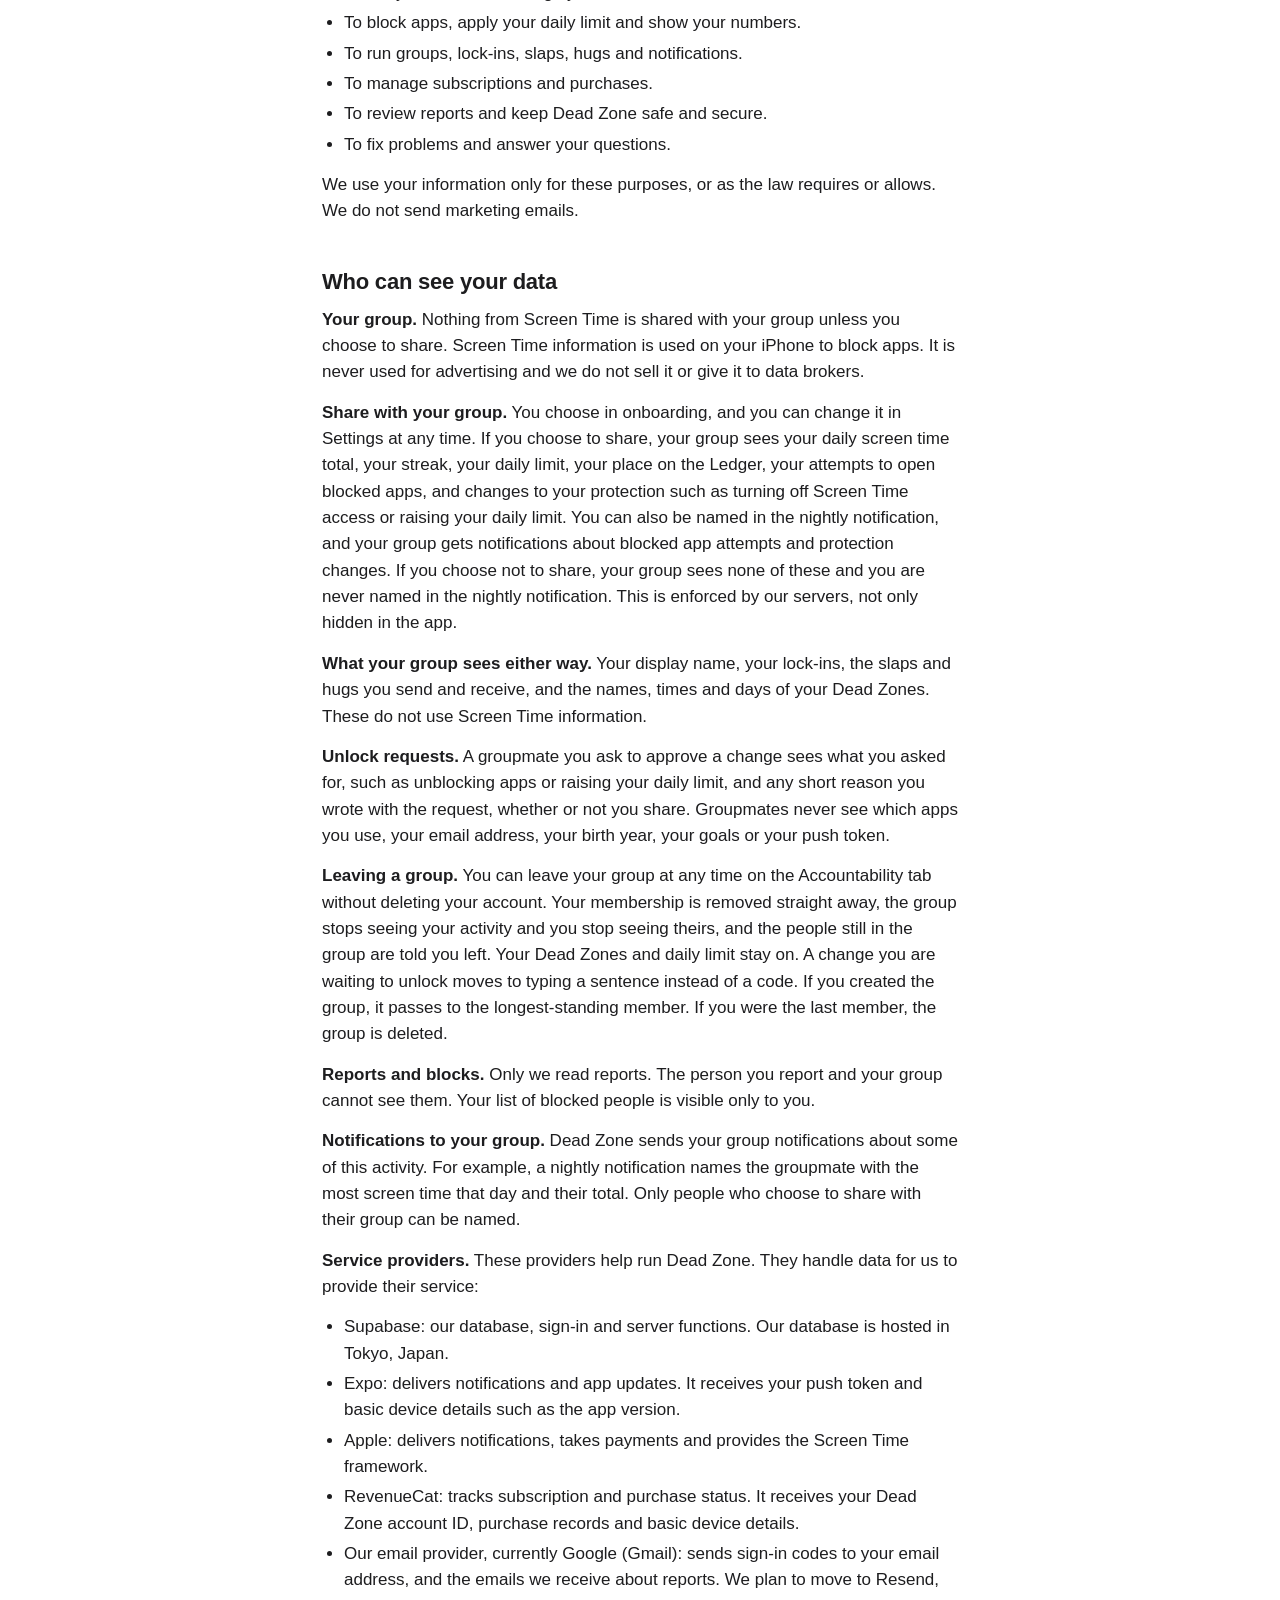
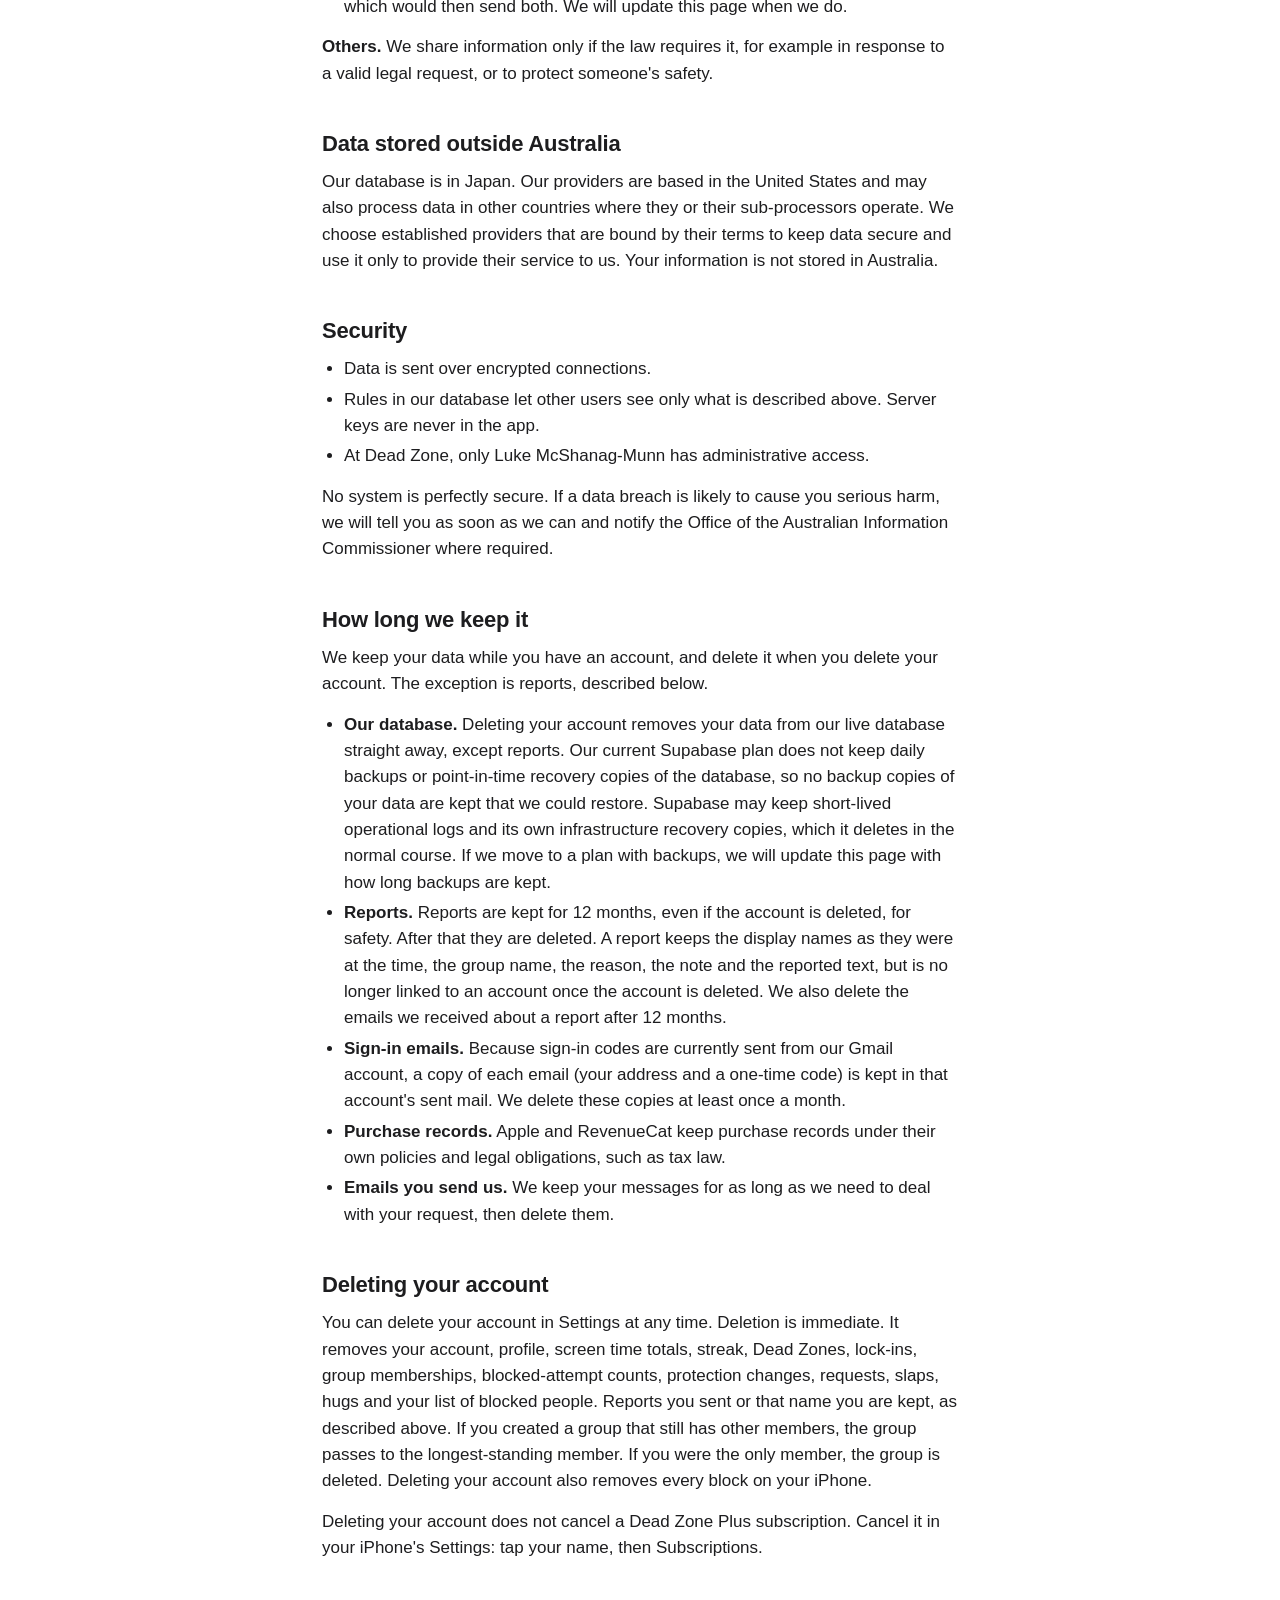
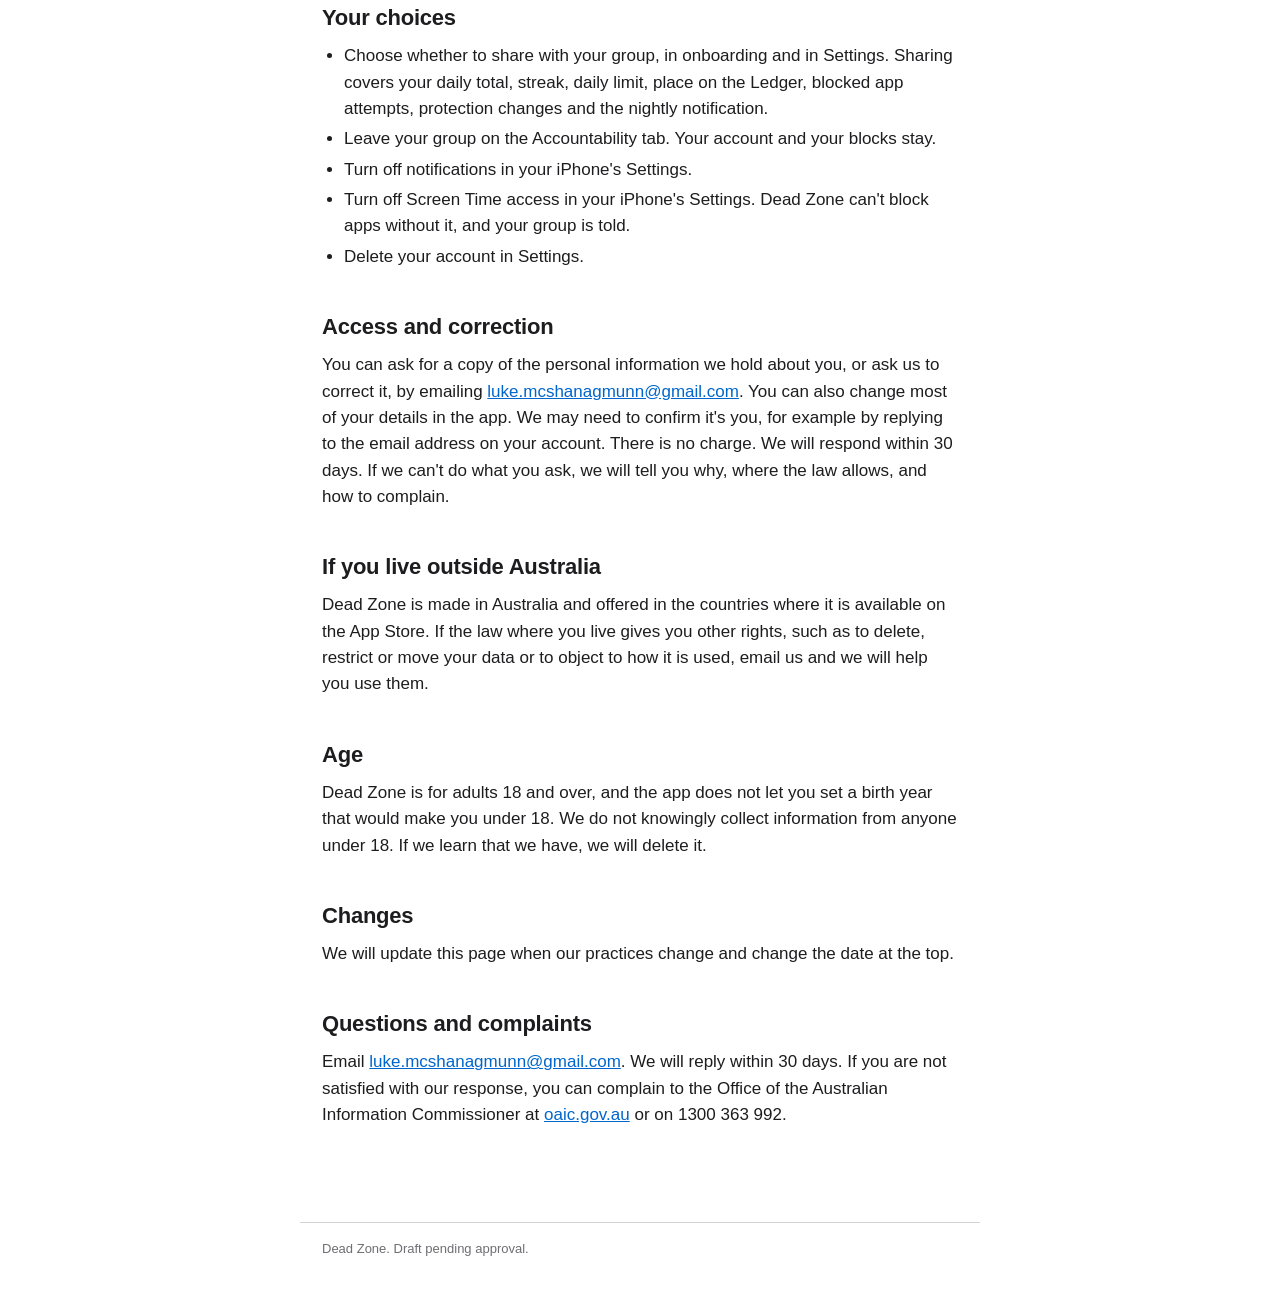
==== commit 2f400418: "Terms and privacy: lock-ins block apps, report and block live, hard paywall, new data (block count, " ====
--- a/privacy/index.html
+++ b/privacy/index.html
@@ -11,7 +11,7 @@
 <header class="site"><a href="../">Dead Zone</a><a href="../support/">Support</a><a href="../privacy/">Privacy</a><a href="../terms/">Terms</a></header>
 <main>
 <h1>Privacy policy</h1>
-<p class="meta">Last updated: 15 October 2026</p>
+<p class="meta">Last updated: 16 October 2026</p>
 <p class="draft">Draft pending approval. This policy may change before Dead Zone launches.</p>
 
 <p>This policy explains what Dead Zone collects, why, who can see it, where it is stored and how to delete it.</p>
@@ -27,6 +27,7 @@
 <li>Per-app usage times are not available to Dead Zone and are not collected.</li>
 <li>Your block list, your adult website filter setting and the day you last reached your daily limit are stored only on your iPhone.</li>
 <li>Your onboarding answers are saved on your iPhone while you set up the app.</li>
+<li>A marker in your iPhone's keychain that lets Dead Zone notice when it has been deleted and installed again.</li>
 </ul>
 
 <h2>What we collect</h2>
@@ -52,8 +53,10 @@
 </ul>
 <h3>Dead Zones and lock-ins</h3>
 <ul>
+<li>How many apps and websites you block. Only the number, not which ones.</li>
+<li>Each day a Dead Zone ran without a request to break it, used for the Ledger.</li>
 <li>Each Dead Zone's name, start and end times and days. A Dead Zone is a recurring blocker with set times and days, an ongoing commitment.</li>
-<li>Lock-ins you start or join: length, start, end and whether you finished. A lock-in is a one-off, unscheduled stretch off your phone.</li>
+<li>Lock-ins you start or join: length, start, end and whether you finished. The apps a lock-in blocks stay on your iPhone. A lock-in is a one-off, unscheduled stretch off your phone.</li>
 </ul>
 <h3>Activity your group can see if you share</h3>
 <p>These are saved to your account whether or not you share. Your group sees them only if you choose to share with your group.</p>
@@ -61,6 +64,8 @@
 <li>Counts of attempts to open a blocked app, and whether a Dead Zone or the daily limit blocked them. Not which app.</li>
 <li>When Screen Time access is turned off, and when your daily limit is raised.</li>
 <li>Slaps and hugs you send and receive.</li>
+<li>When you end a Dead Zone early with a code.</li>
+<li>When Dead Zone finds it was deleted and installed again.</li>
 </ul>
 <h3>Blocked people and reports</h3>
 <ul>
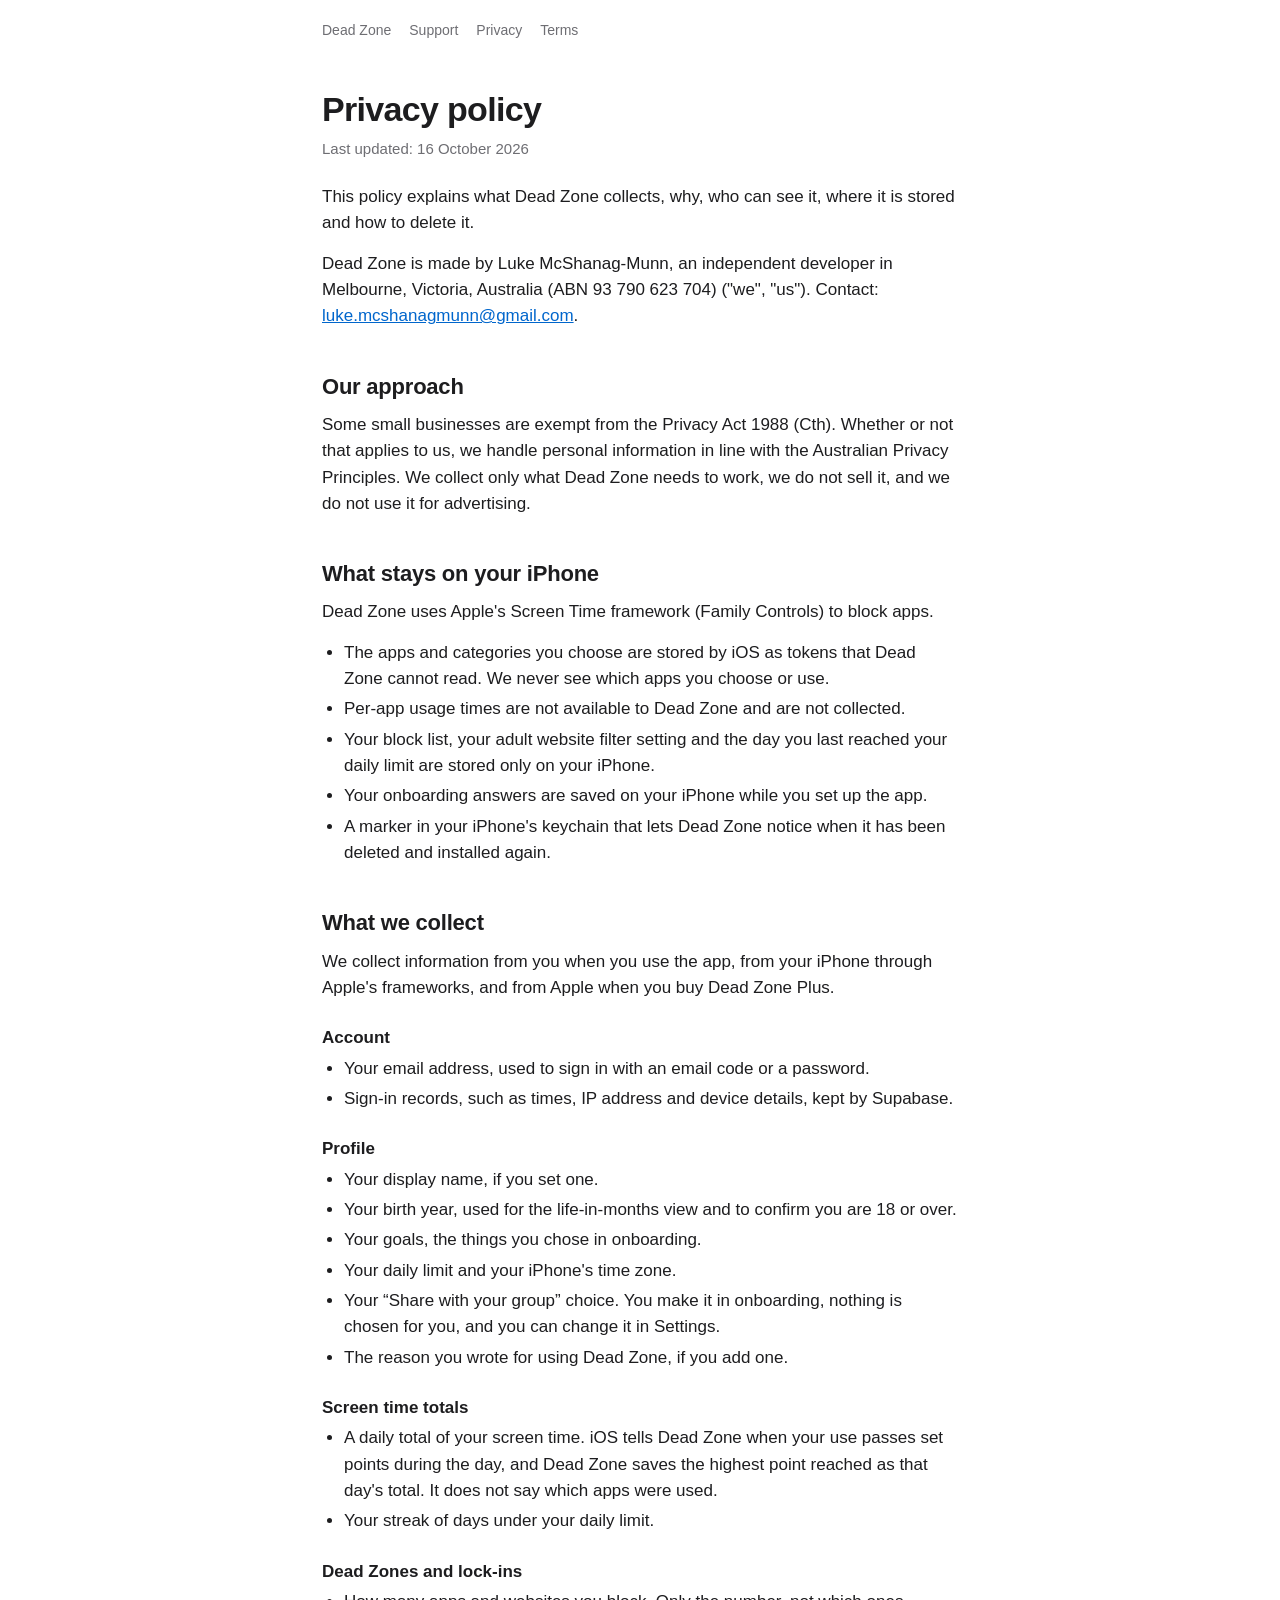
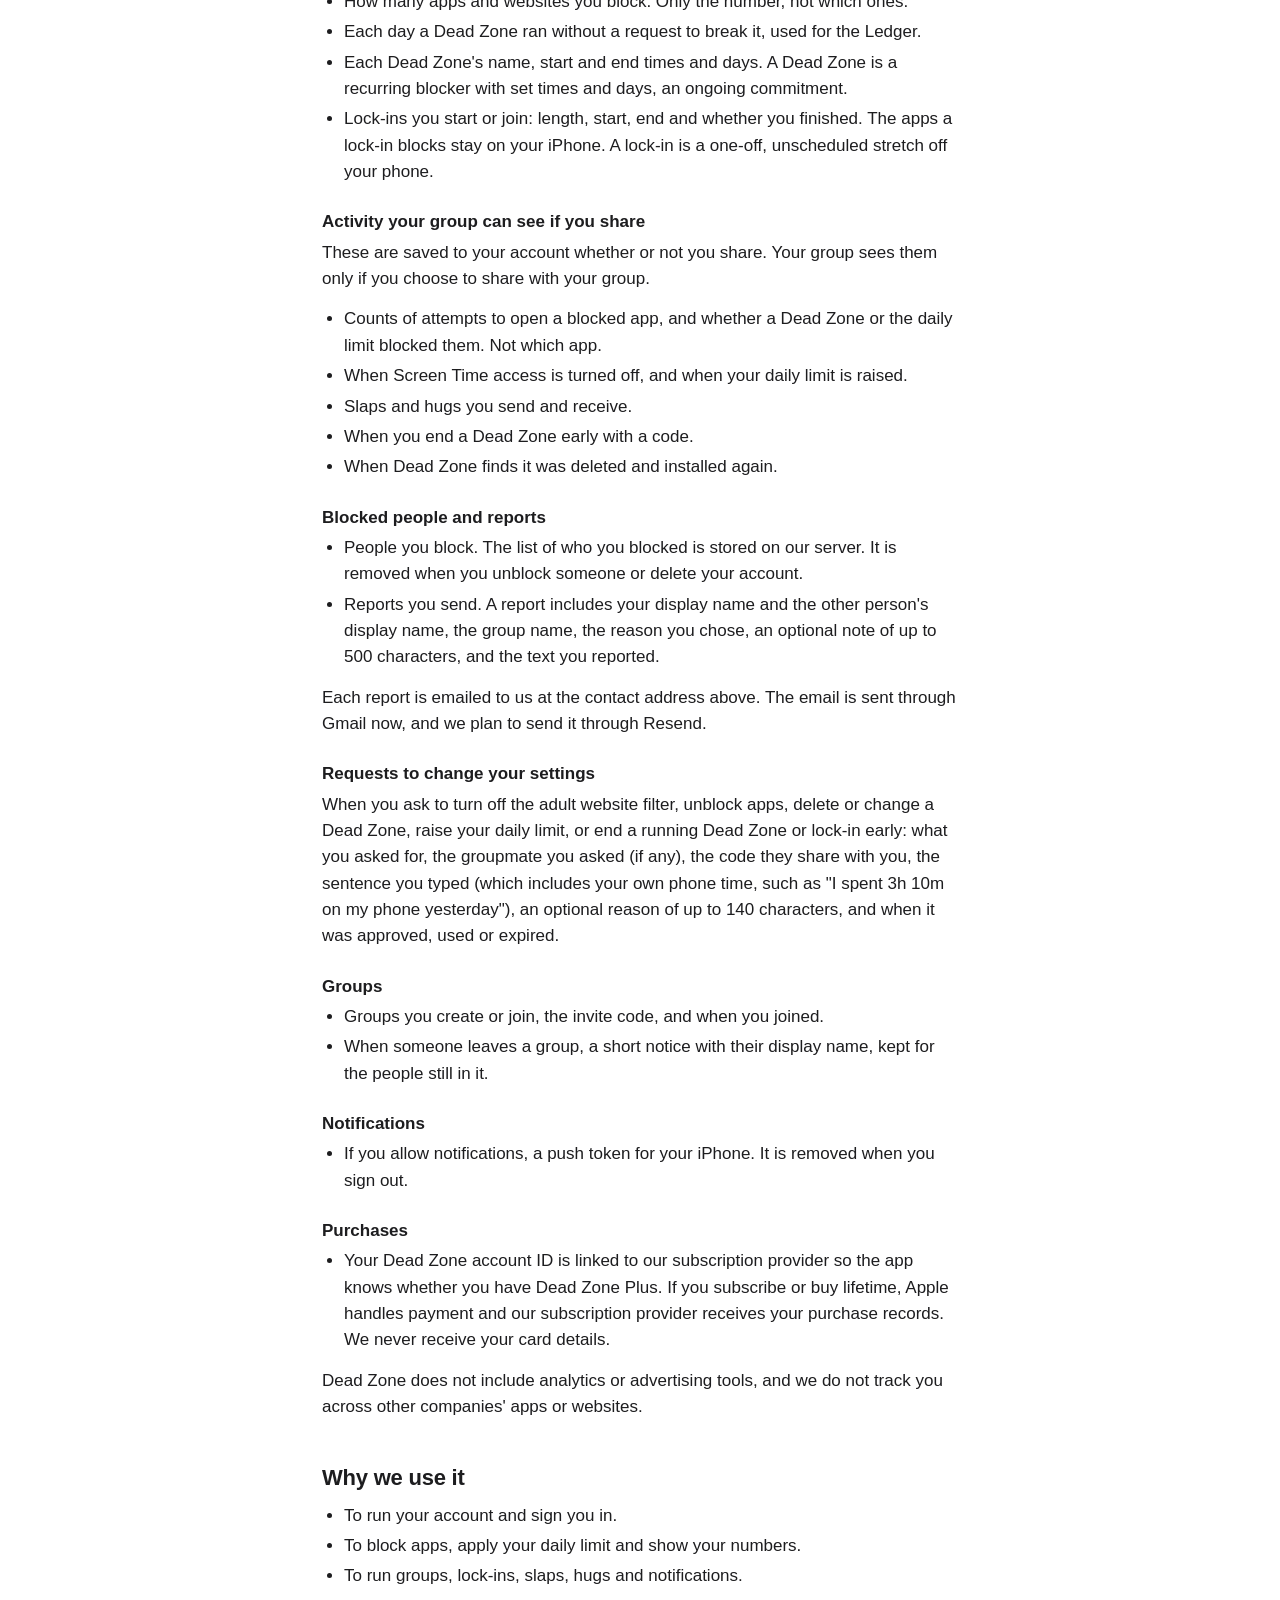
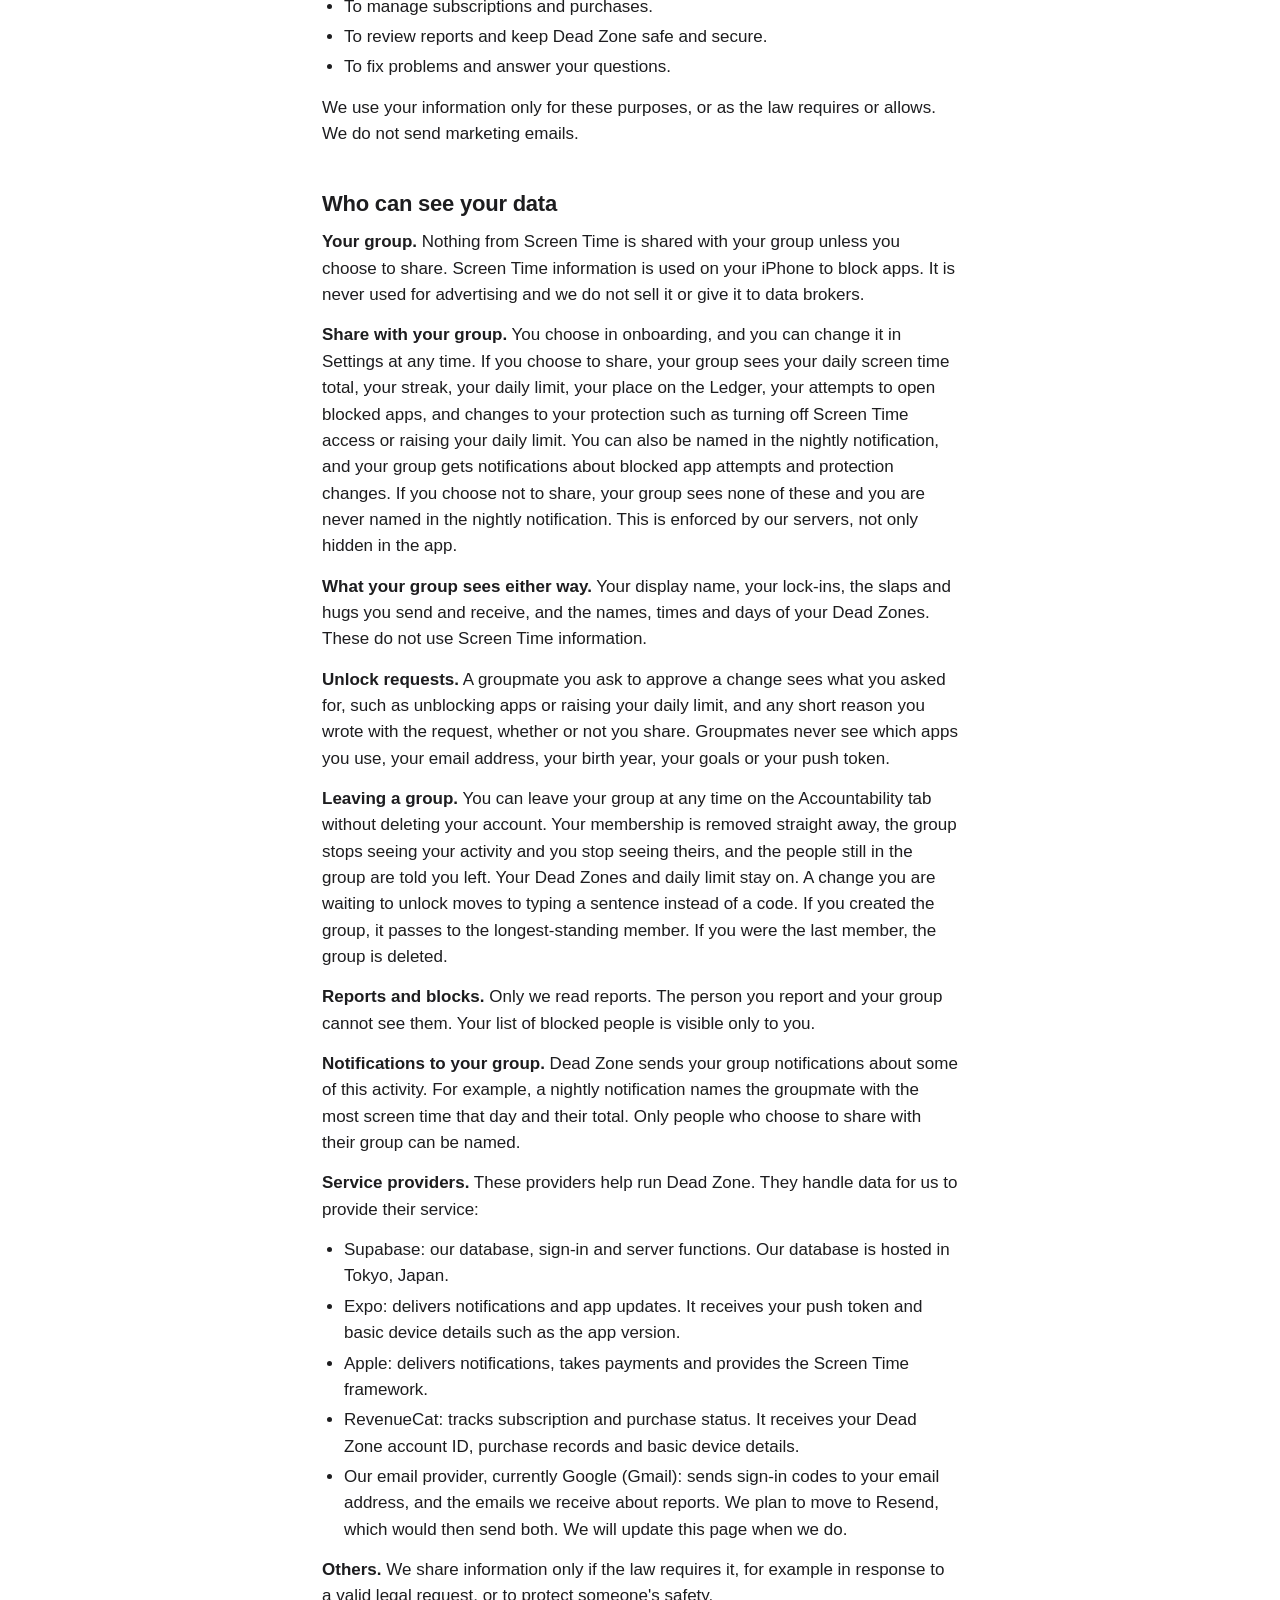
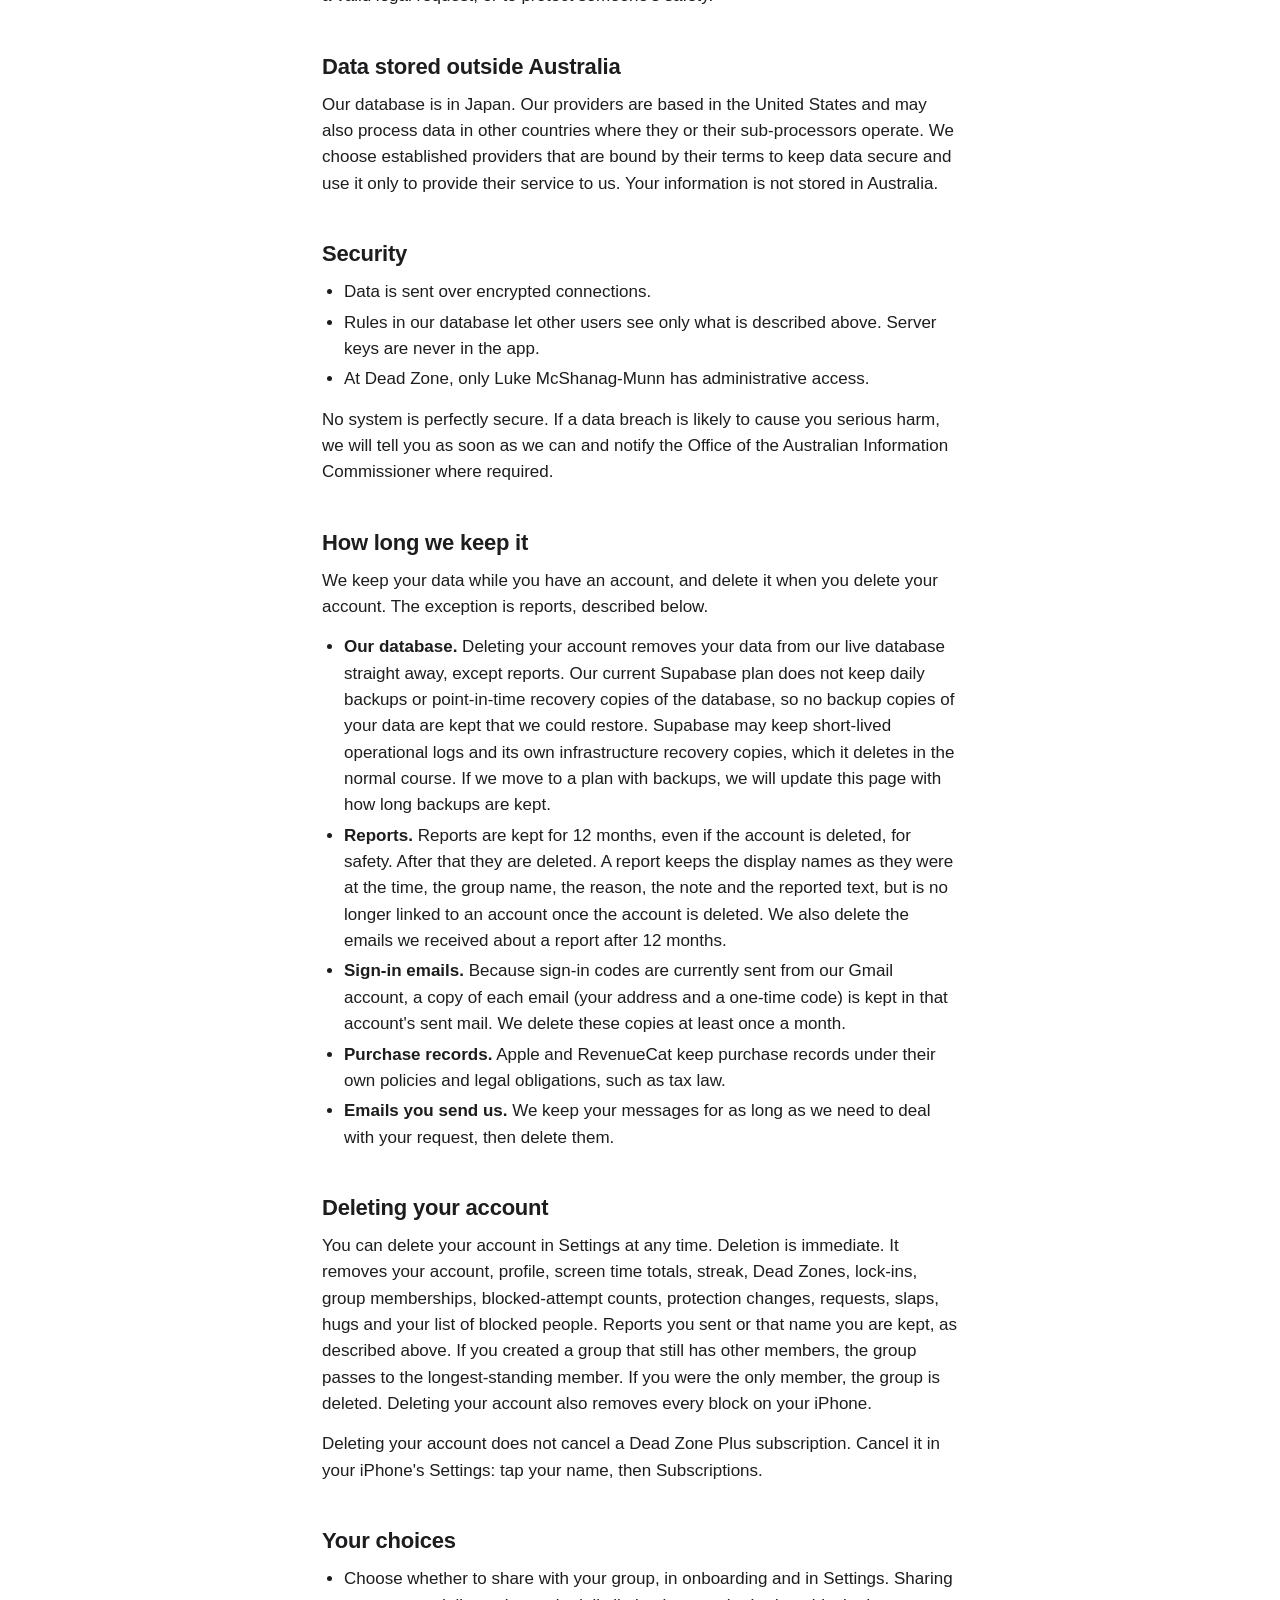
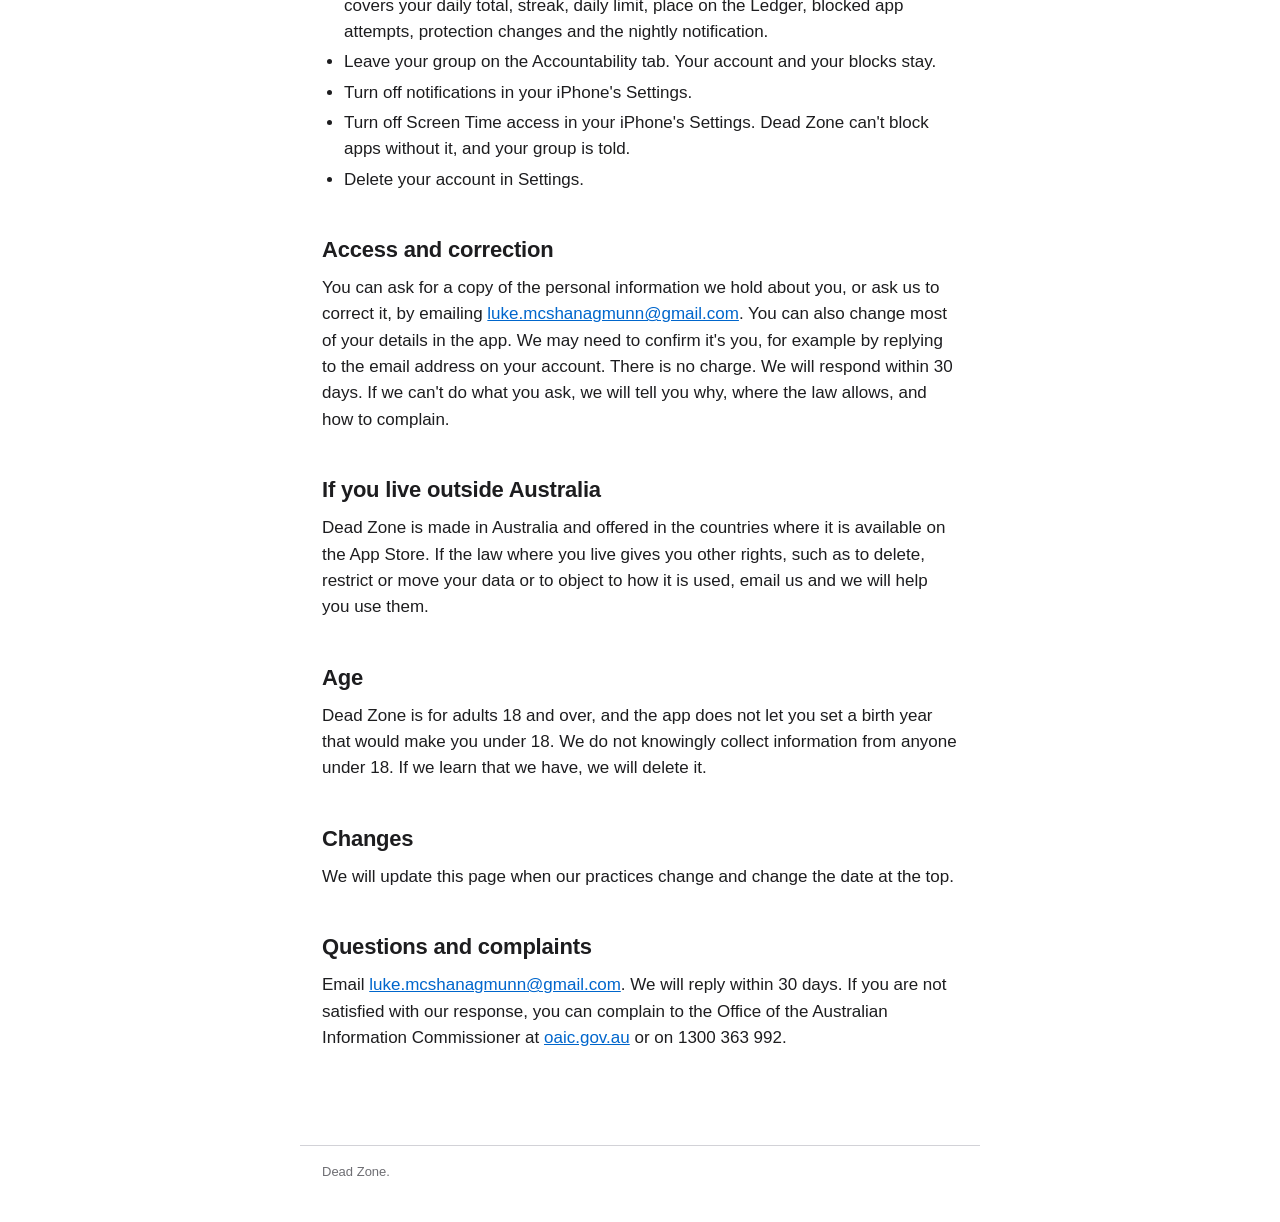
==== commit b3aeb458: "Privacy and terms approved final (16 Oct): remove draft markers" ====
--- a/privacy/index.html
+++ b/privacy/index.html
@@ -12,7 +12,6 @@
 <main>
 <h1>Privacy policy</h1>
 <p class="meta">Last updated: 16 October 2026</p>
-<p class="draft">Draft pending approval. This policy may change before Dead Zone launches.</p>
 
 <p>This policy explains what Dead Zone collects, why, who can see it, where it is stored and how to delete it.</p>
 <p>Dead Zone is made by Luke McShanag-Munn, an independent developer in Melbourne, Victoria, Australia (ABN 93 790 623 704) ("we", "us"). Contact: <a href="mailto:luke.mcshanagmunn@gmail.com">luke.mcshanagmunn@gmail.com</a>.</p>
@@ -168,6 +167,6 @@
 <h2>Questions and complaints</h2>
 <p>Email <a href="mailto:luke.mcshanagmunn@gmail.com">luke.mcshanagmunn@gmail.com</a>. We will reply within 30 days. If you are not satisfied with our response, you can complain to the Office of the Australian Information Commissioner at <a href="https://www.oaic.gov.au">oaic.gov.au</a> or on 1300 363 992.</p>
 </main>
-<footer>Dead Zone. Draft pending approval.</footer>
+<footer>Dead Zone.</footer>
 </body>
 </html>
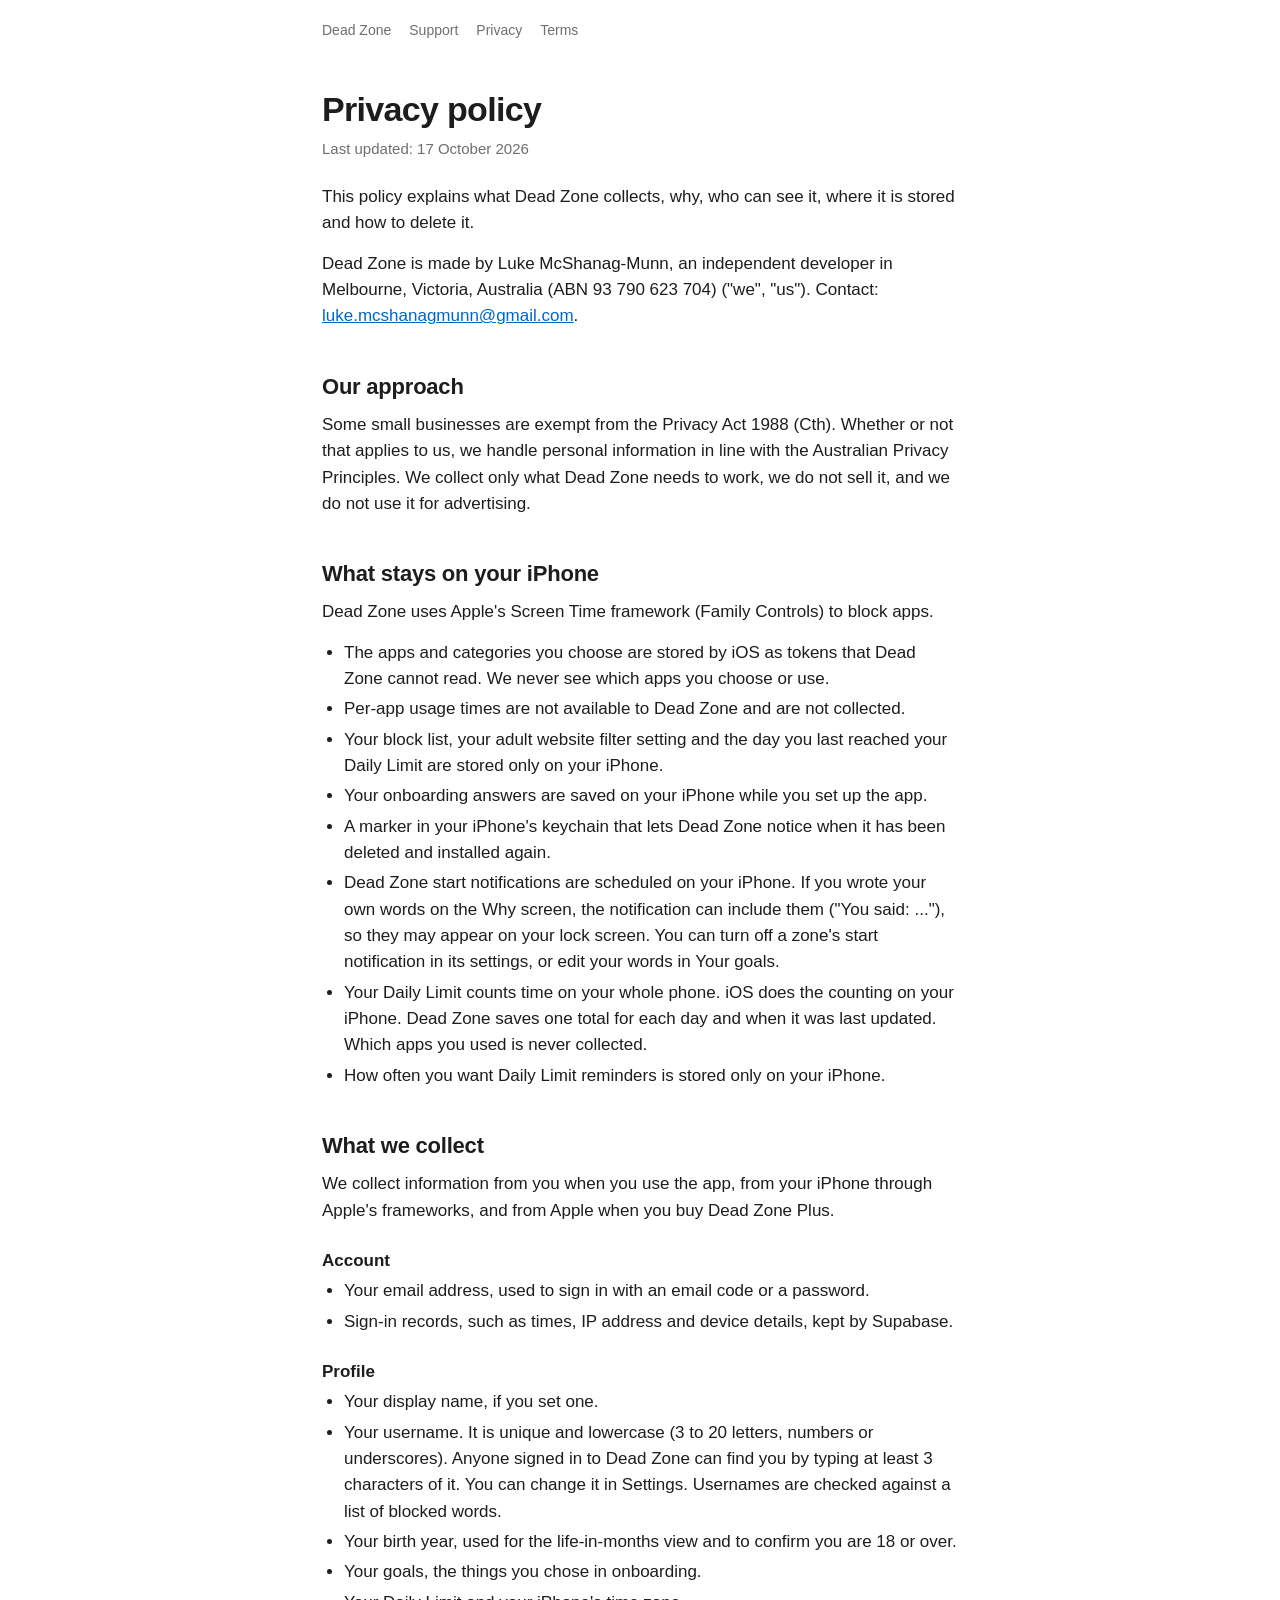
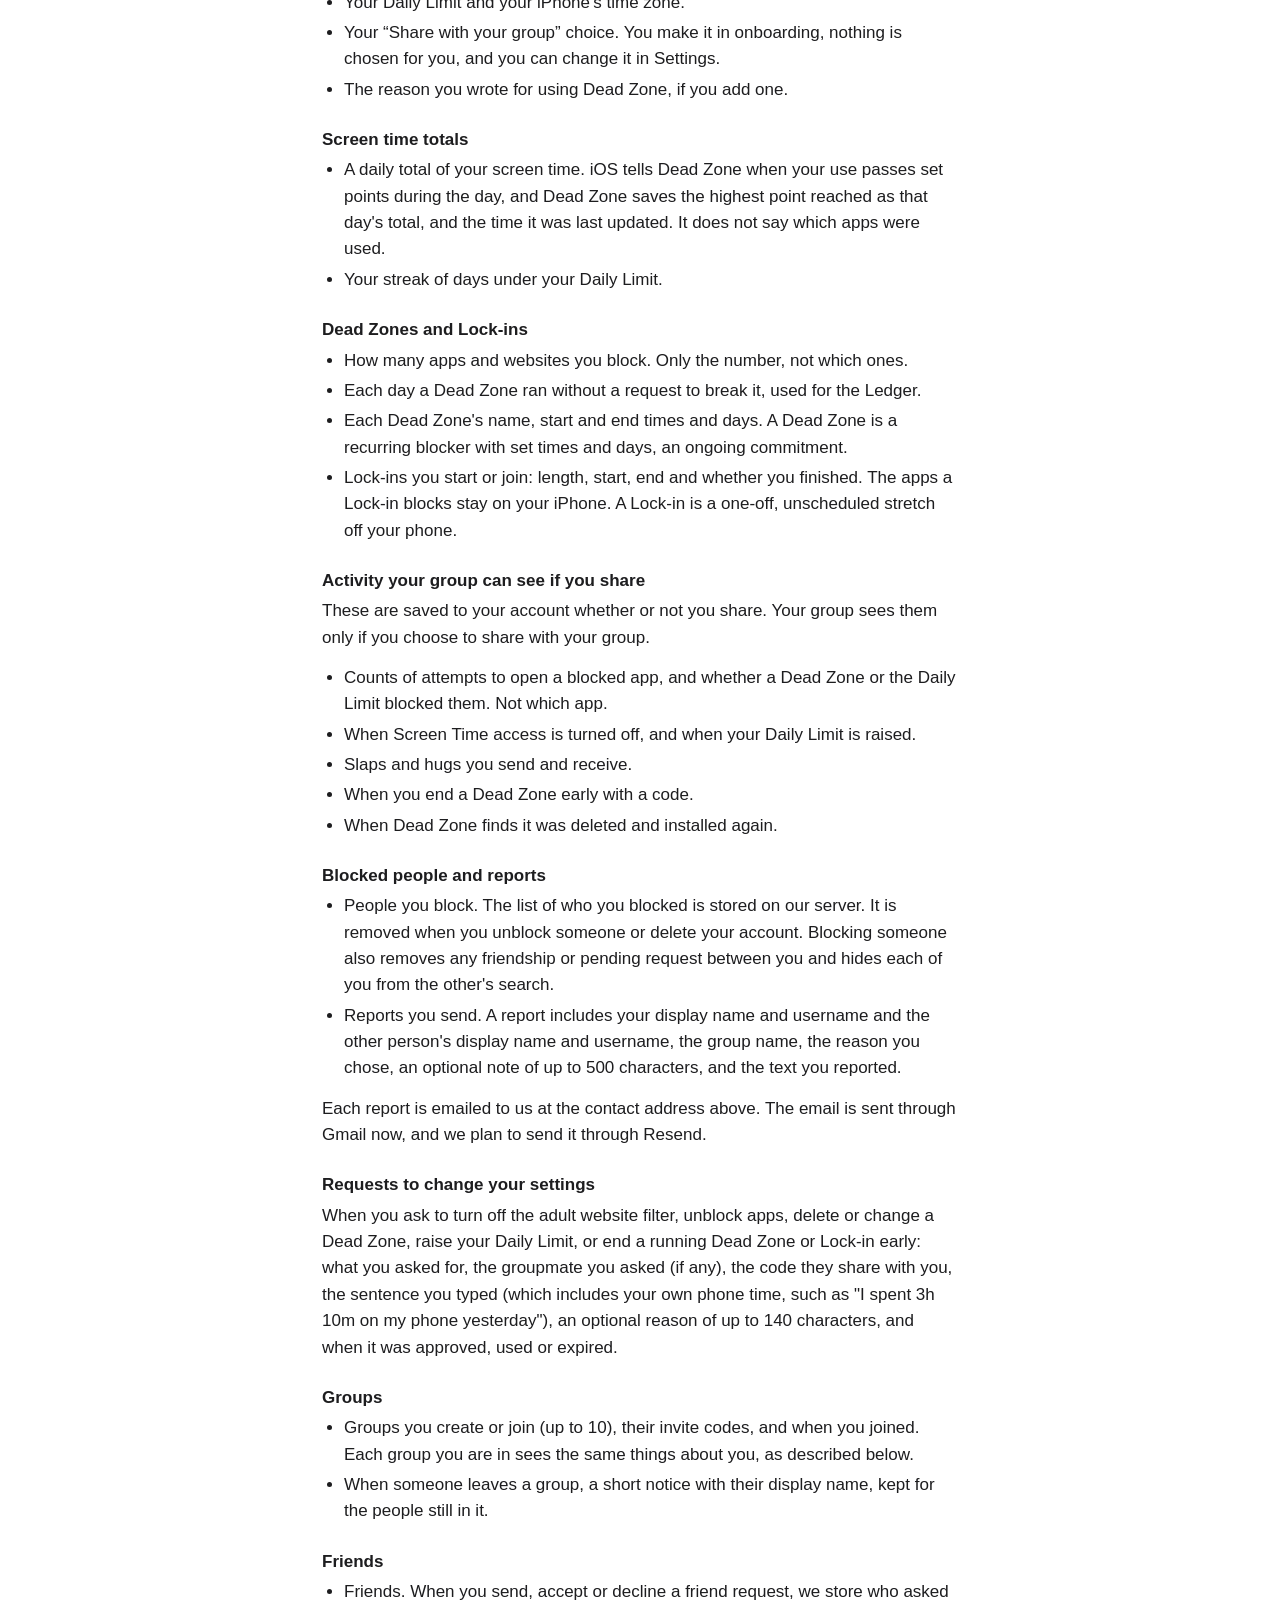
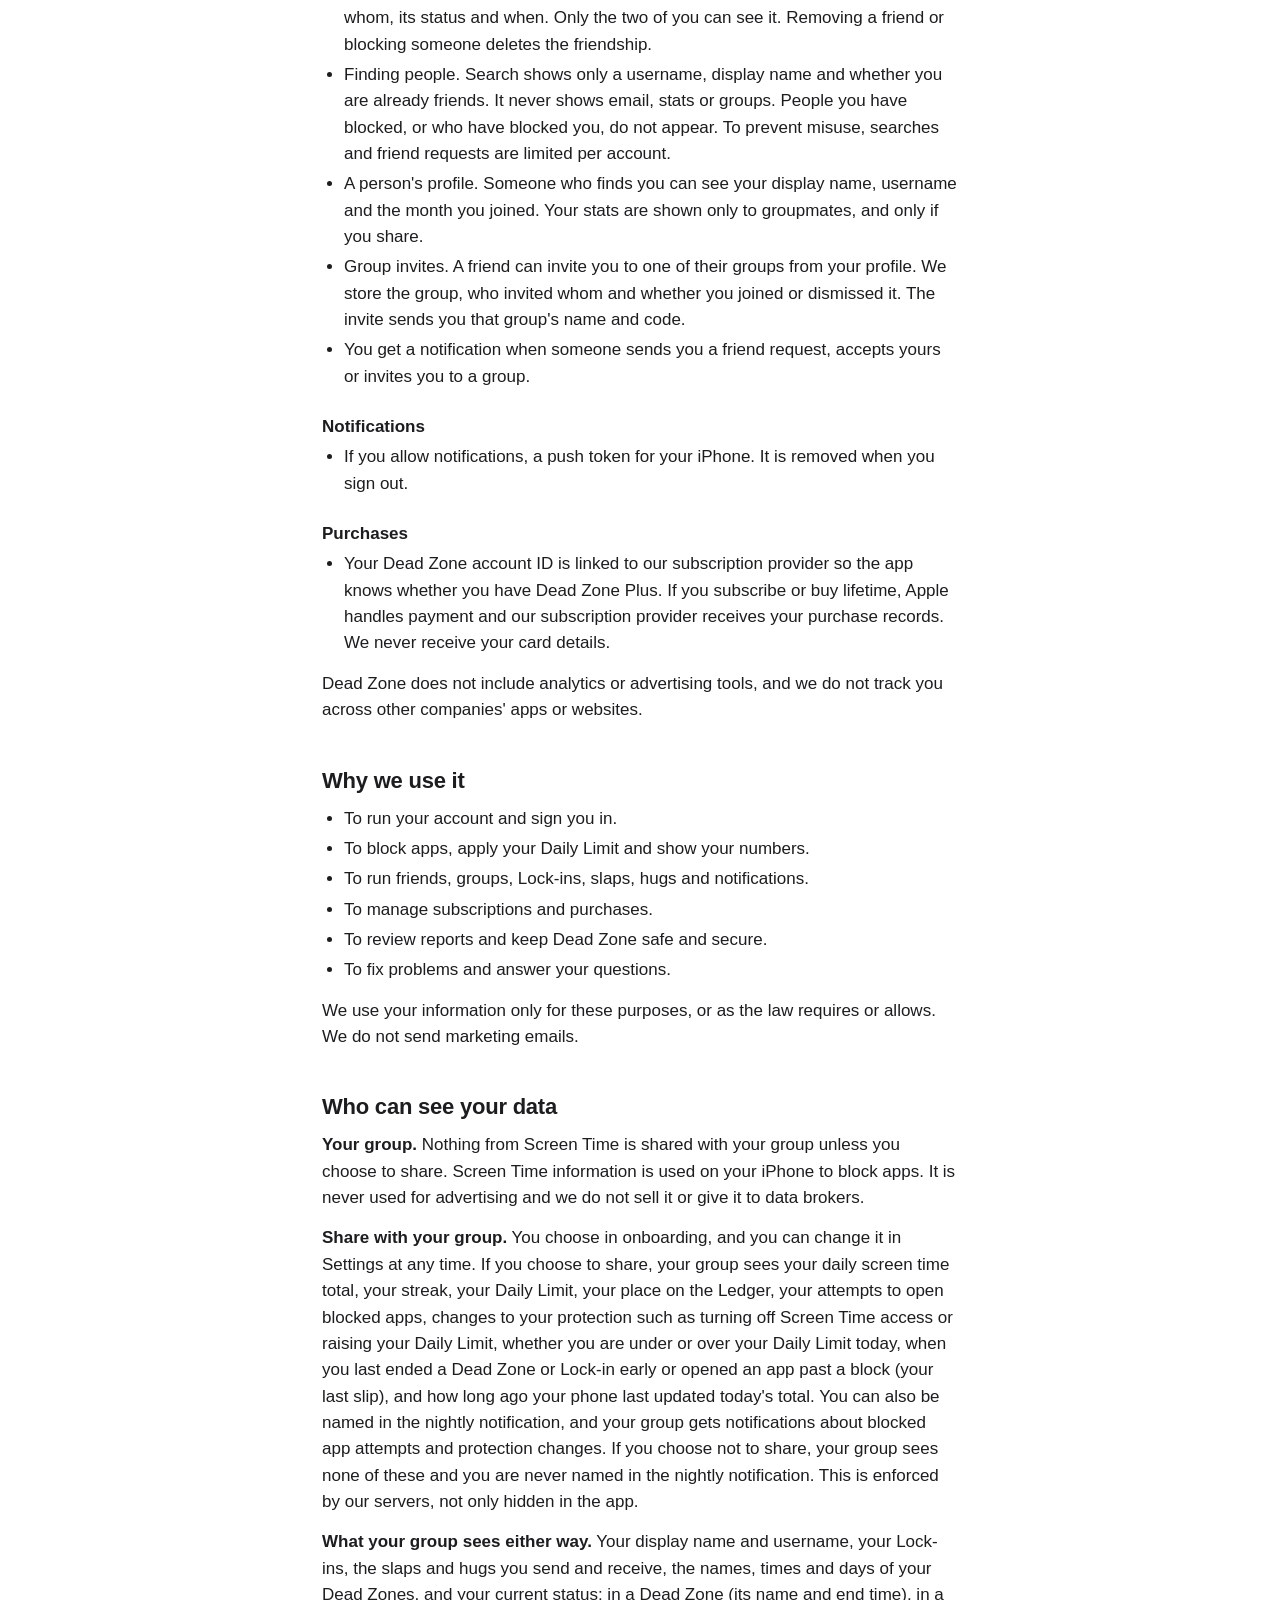
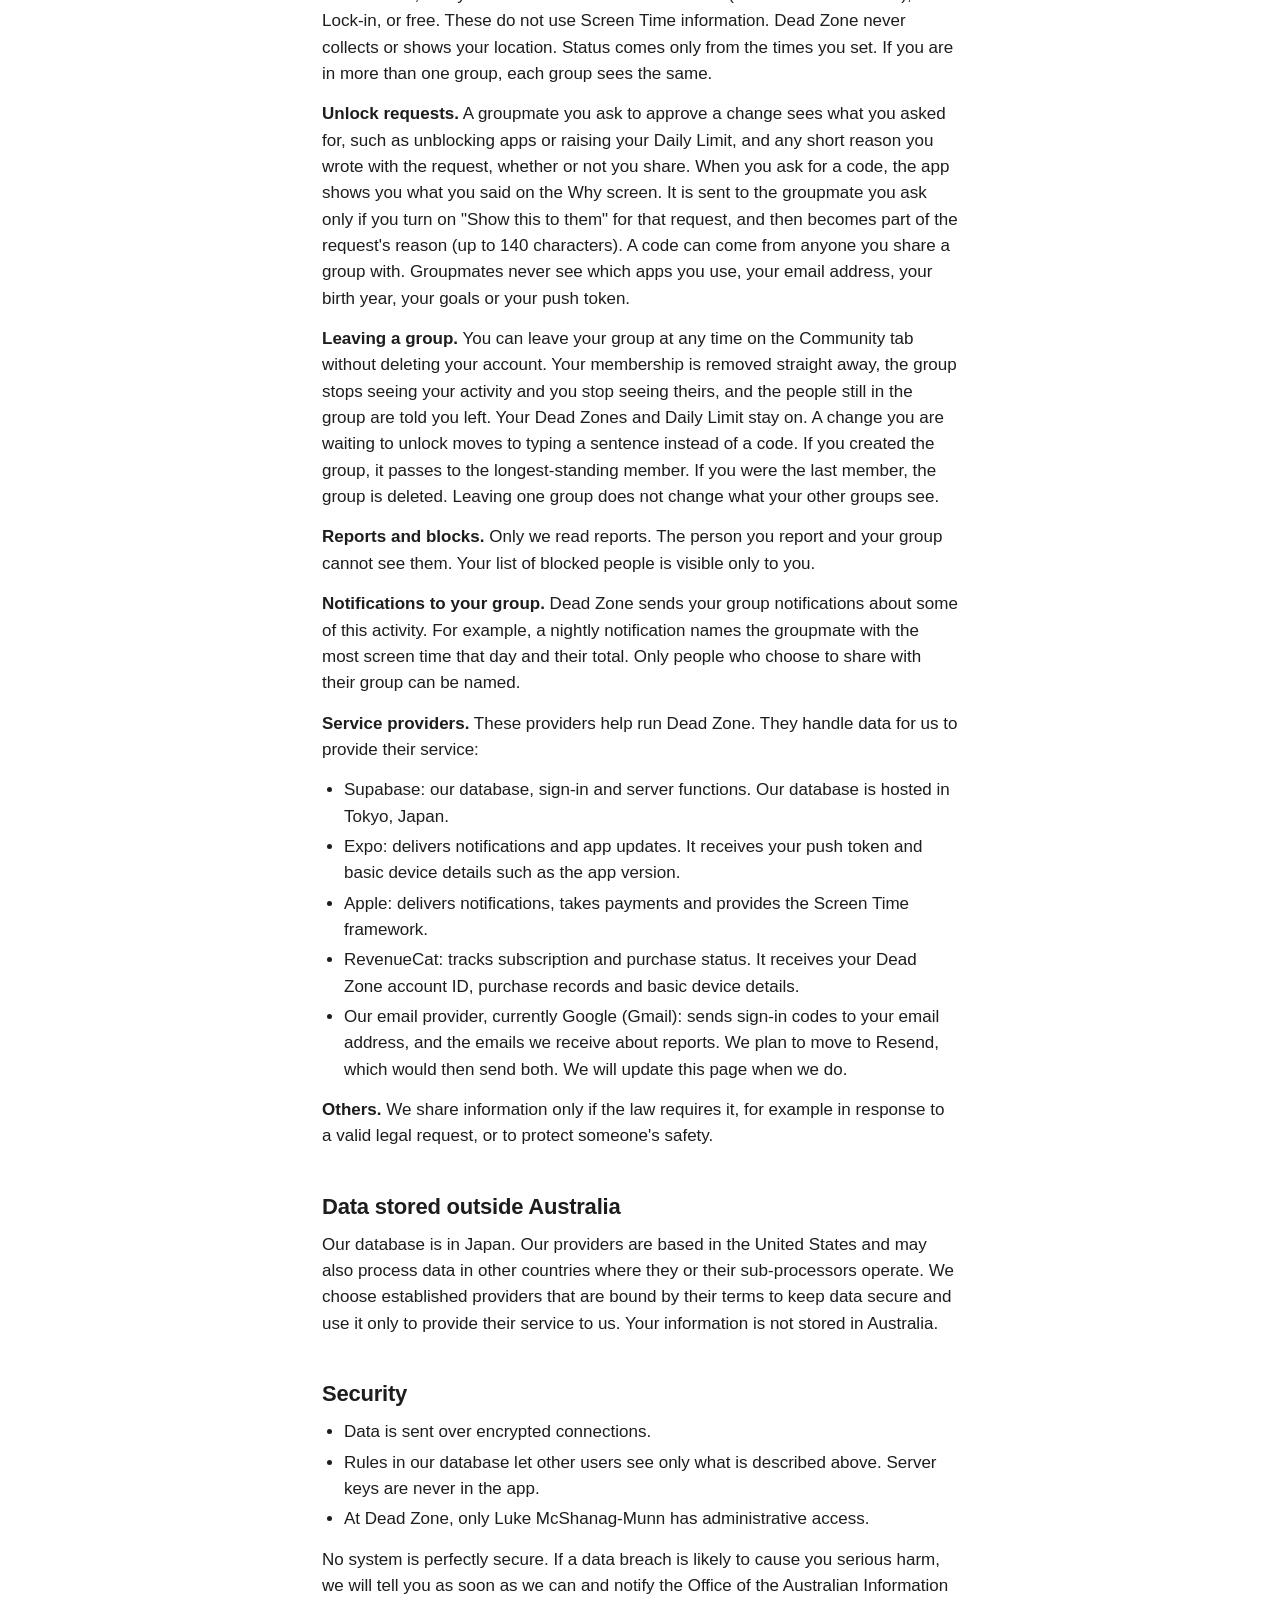
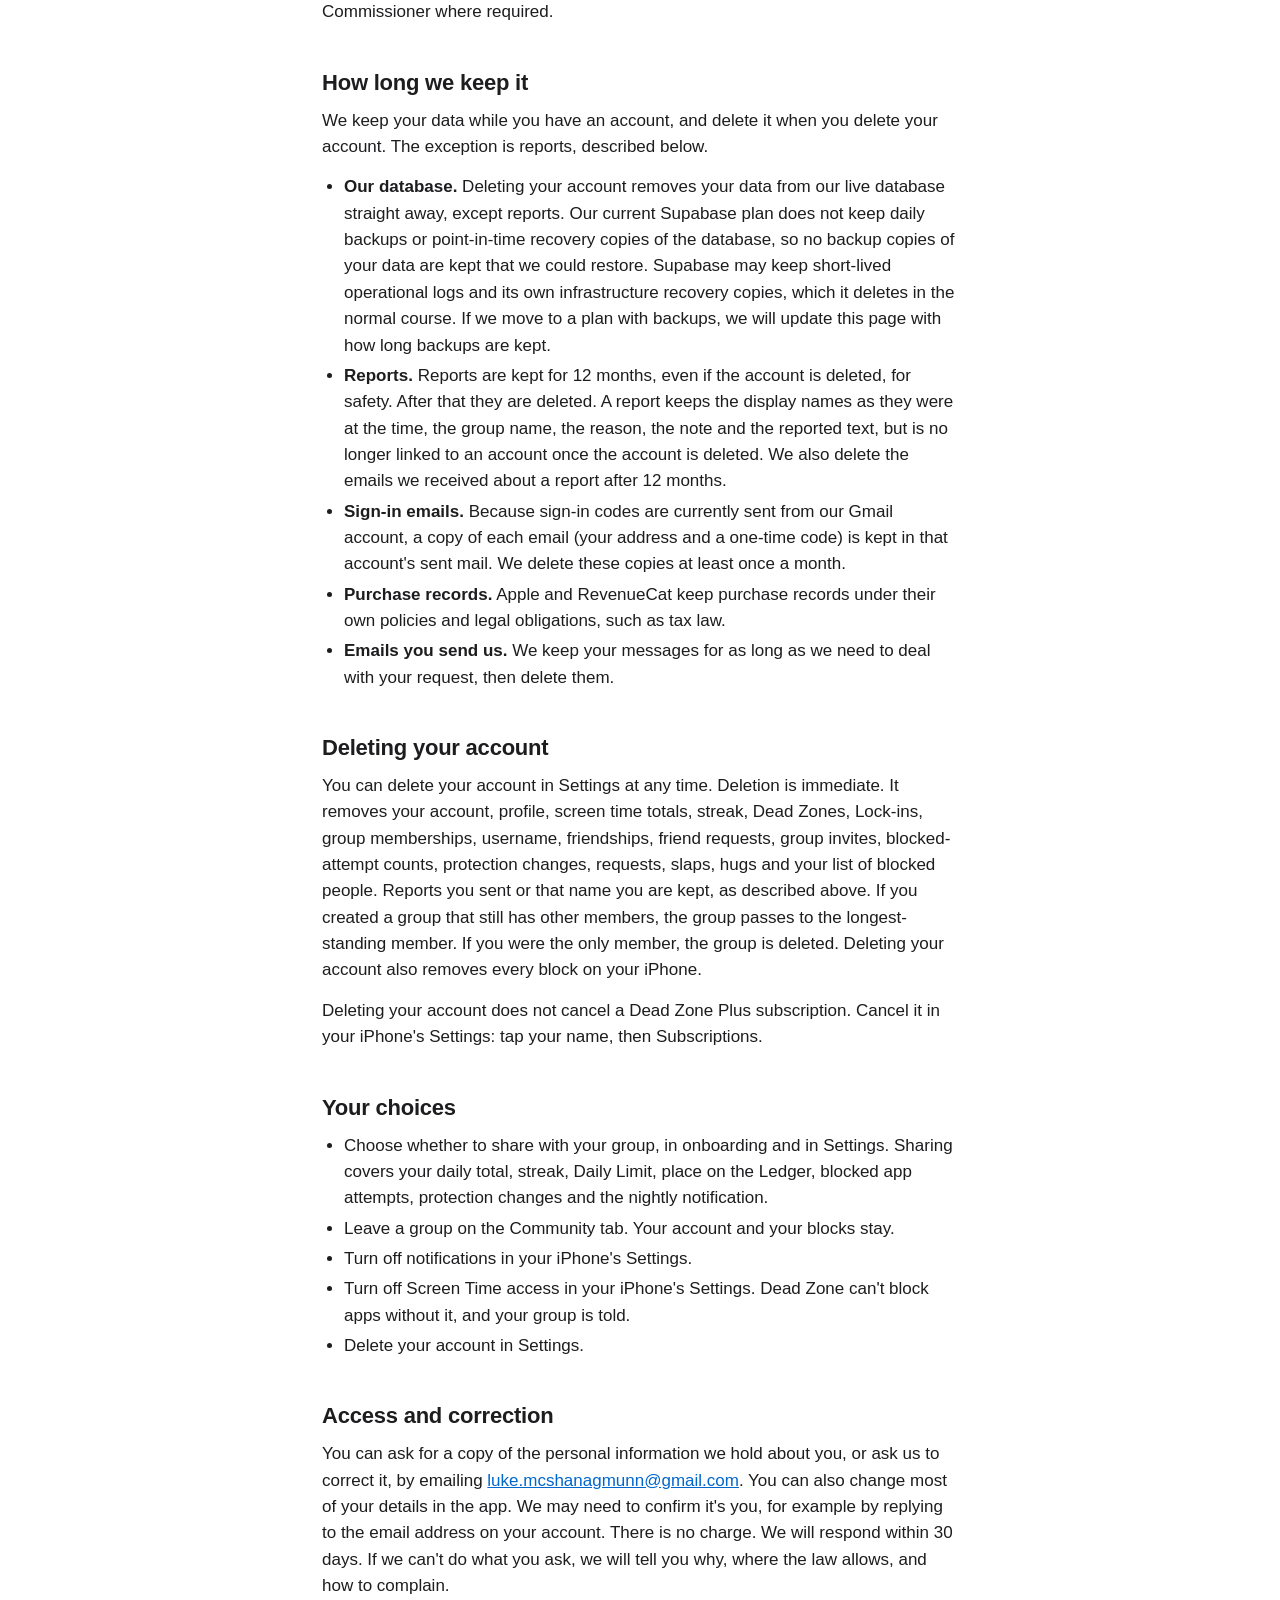
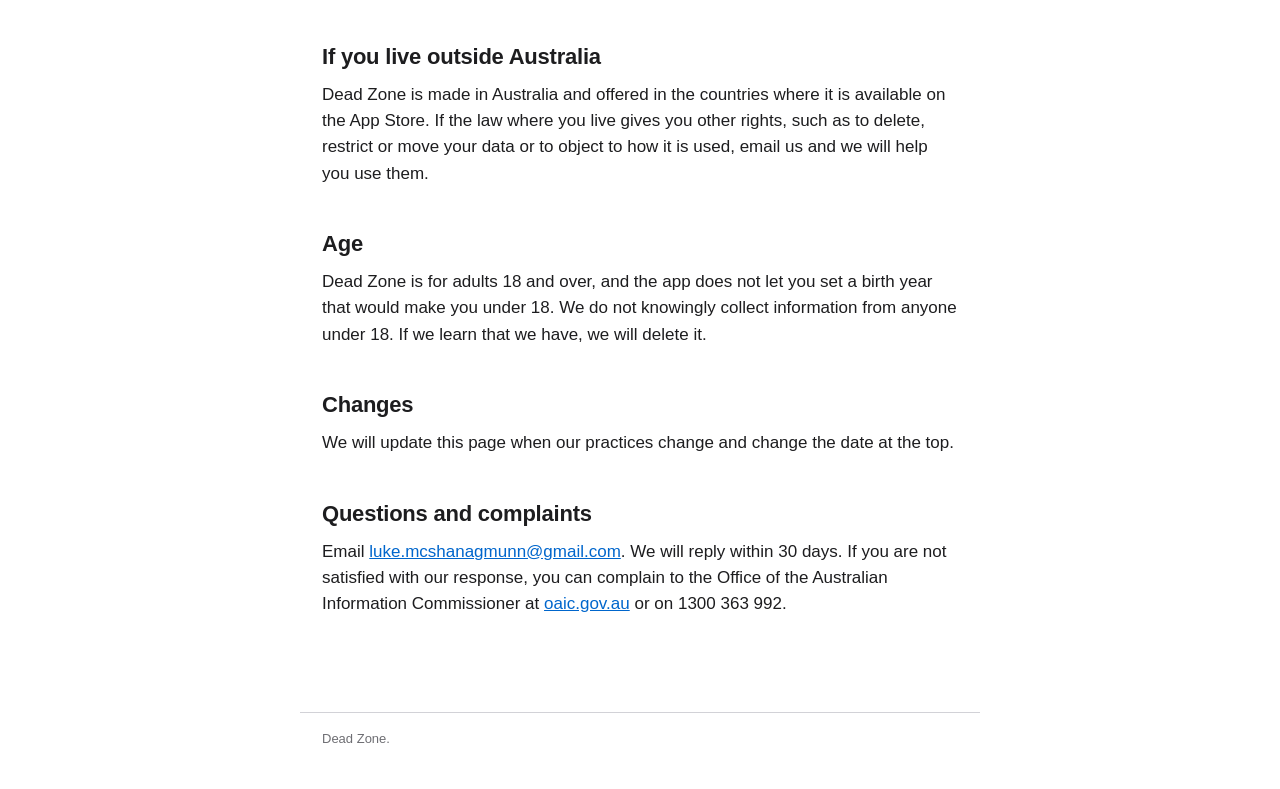
==== commit 6b760009: "Privacy and terms (17 Oct): usernames, friends, multiple groups, status, Daily Limit whole phone" ====
--- a/privacy/index.html
+++ b/privacy/index.html
@@ -3,7 +3,6 @@
 <head>
 <meta charset="utf-8">
 <meta name="viewport" content="width=device-width, initial-scale=1">
-<meta name="robots" content="noindex">
 <title>Privacy policy | Dead Zone</title>
 <link rel="stylesheet" href="../style.css">
 </head>
@@ -11,7 +10,7 @@
 <header class="site"><a href="../">Dead Zone</a><a href="../support/">Support</a><a href="../privacy/">Privacy</a><a href="../terms/">Terms</a></header>
 <main>
 <h1>Privacy policy</h1>
-<p class="meta">Last updated: 16 October 2026</p>
+<p class="meta">Last updated: 17 October 2026</p>
 
 <p>This policy explains what Dead Zone collects, why, who can see it, where it is stored and how to delete it.</p>
 <p>Dead Zone is made by Luke McShanag-Munn, an independent developer in Melbourne, Victoria, Australia (ABN 93 790 623 704) ("we", "us"). Contact: <a href="mailto:luke.mcshanagmunn@gmail.com">luke.mcshanagmunn@gmail.com</a>.</p>
@@ -24,9 +23,12 @@
 <ul>
 <li>The apps and categories you choose are stored by iOS as tokens that Dead Zone cannot read. We never see which apps you choose or use.</li>
 <li>Per-app usage times are not available to Dead Zone and are not collected.</li>
-<li>Your block list, your adult website filter setting and the day you last reached your daily limit are stored only on your iPhone.</li>
+<li>Your block list, your adult website filter setting and the day you last reached your Daily Limit are stored only on your iPhone.</li>
 <li>Your onboarding answers are saved on your iPhone while you set up the app.</li>
 <li>A marker in your iPhone's keychain that lets Dead Zone notice when it has been deleted and installed again.</li>
+<li>Dead Zone start notifications are scheduled on your iPhone. If you wrote your own words on the Why screen, the notification can include them ("You said: ..."), so they may appear on your lock screen. You can turn off a zone's start notification in its settings, or edit your words in Your goals.</li>
+<li>Your Daily Limit counts time on your whole phone. iOS does the counting on your iPhone. Dead Zone saves one total for each day and when it was last updated. Which apps you used is never collected.</li>
+<li>How often you want Daily Limit reminders is stored only on your iPhone.</li>
 </ul>
 
 <h2>What we collect</h2>
@@ -39,45 +41,54 @@
 <h3>Profile</h3>
 <ul>
 <li>Your display name, if you set one.</li>
+<li>Your username. It is unique and lowercase (3 to 20 letters, numbers or underscores). Anyone signed in to Dead Zone can find you by typing at least 3 characters of it. You can change it in Settings. Usernames are checked against a list of blocked words.</li>
 <li>Your birth year, used for the life-in-months view and to confirm you are 18 or over.</li>
 <li>Your goals, the things you chose in onboarding.</li>
-<li>Your daily limit and your iPhone's time zone.</li>
+<li>Your Daily Limit and your iPhone's time zone.</li>
 <li>Your &ldquo;Share with your group&rdquo; choice. You make it in onboarding, nothing is chosen for you, and you can change it in Settings.</li>
 <li>The reason you wrote for using Dead Zone, if you add one.</li>
 </ul>
 <h3>Screen time totals</h3>
 <ul>
-<li>A daily total of your screen time. iOS tells Dead Zone when your use passes set points during the day, and Dead Zone saves the highest point reached as that day's total. It does not say which apps were used.</li>
-<li>Your streak of days under your daily limit.</li>
+<li>A daily total of your screen time. iOS tells Dead Zone when your use passes set points during the day, and Dead Zone saves the highest point reached as that day's total, and the time it was last updated. It does not say which apps were used.</li>
+<li>Your streak of days under your Daily Limit.</li>
 </ul>
-<h3>Dead Zones and lock-ins</h3>
+<h3>Dead Zones and Lock-ins</h3>
 <ul>
 <li>How many apps and websites you block. Only the number, not which ones.</li>
 <li>Each day a Dead Zone ran without a request to break it, used for the Ledger.</li>
 <li>Each Dead Zone's name, start and end times and days. A Dead Zone is a recurring blocker with set times and days, an ongoing commitment.</li>
-<li>Lock-ins you start or join: length, start, end and whether you finished. The apps a lock-in blocks stay on your iPhone. A lock-in is a one-off, unscheduled stretch off your phone.</li>
+<li>Lock-ins you start or join: length, start, end and whether you finished. The apps a Lock-in blocks stay on your iPhone. A Lock-in is a one-off, unscheduled stretch off your phone.</li>
 </ul>
 <h3>Activity your group can see if you share</h3>
 <p>These are saved to your account whether or not you share. Your group sees them only if you choose to share with your group.</p>
 <ul>
-<li>Counts of attempts to open a blocked app, and whether a Dead Zone or the daily limit blocked them. Not which app.</li>
-<li>When Screen Time access is turned off, and when your daily limit is raised.</li>
+<li>Counts of attempts to open a blocked app, and whether a Dead Zone or the Daily Limit blocked them. Not which app.</li>
+<li>When Screen Time access is turned off, and when your Daily Limit is raised.</li>
 <li>Slaps and hugs you send and receive.</li>
 <li>When you end a Dead Zone early with a code.</li>
 <li>When Dead Zone finds it was deleted and installed again.</li>
 </ul>
 <h3>Blocked people and reports</h3>
 <ul>
-<li>People you block. The list of who you blocked is stored on our server. It is removed when you unblock someone or delete your account.</li>
-<li>Reports you send. A report includes your display name and the other person's display name, the group name, the reason you chose, an optional note of up to 500 characters, and the text you reported.</li>
+<li>People you block. The list of who you blocked is stored on our server. It is removed when you unblock someone or delete your account. Blocking someone also removes any friendship or pending request between you and hides each of you from the other's search.</li>
+<li>Reports you send. A report includes your display name and username and the other person's display name and username, the group name, the reason you chose, an optional note of up to 500 characters, and the text you reported.</li>
 </ul>
 <p>Each report is emailed to us at the contact address above. The email is sent through Gmail now, and we plan to send it through Resend.</p>
 <h3>Requests to change your settings</h3>
-<p>When you ask to turn off the adult website filter, unblock apps, delete or change a Dead Zone, raise your daily limit, or end a running Dead Zone or lock-in early: what you asked for, the groupmate you asked (if any), the code they share with you, the sentence you typed (which includes your own phone time, such as "I spent 3h 10m on my phone yesterday"), an optional reason of up to 140 characters, and when it was approved, used or expired.</p>
+<p>When you ask to turn off the adult website filter, unblock apps, delete or change a Dead Zone, raise your Daily Limit, or end a running Dead Zone or Lock-in early: what you asked for, the groupmate you asked (if any), the code they share with you, the sentence you typed (which includes your own phone time, such as "I spent 3h 10m on my phone yesterday"), an optional reason of up to 140 characters, and when it was approved, used or expired.</p>
 <h3>Groups</h3>
 <ul>
-<li>Groups you create or join, the invite code, and when you joined.</li>
+<li>Groups you create or join (up to 10), their invite codes, and when you joined. Each group you are in sees the same things about you, as described below.</li>
 <li>When someone leaves a group, a short notice with their display name, kept for the people still in it.</li>
+</ul>
+<h3>Friends</h3>
+<ul>
+<li>Friends. When you send, accept or decline a friend request, we store who asked whom, its status and when. Only the two of you can see it. Removing a friend or blocking someone deletes the friendship.</li>
+<li>Finding people. Search shows only a username, display name and whether you are already friends. It never shows email, stats or groups. People you have blocked, or who have blocked you, do not appear. To prevent misuse, searches and friend requests are limited per account.</li>
+<li>A person's profile. Someone who finds you can see your display name, username and the month you joined. Your stats are shown only to groupmates, and only if you share.</li>
+<li>Group invites. A friend can invite you to one of their groups from your profile. We store the group, who invited whom and whether you joined or dismissed it. The invite sends you that group's name and code.</li>
+<li>You get a notification when someone sends you a friend request, accepts yours or invites you to a group.</li>
 </ul>
 <h3>Notifications</h3>
 <ul>
@@ -92,8 +103,8 @@
 <h2>Why we use it</h2>
 <ul>
 <li>To run your account and sign you in.</li>
-<li>To block apps, apply your daily limit and show your numbers.</li>
-<li>To run groups, lock-ins, slaps, hugs and notifications.</li>
+<li>To block apps, apply your Daily Limit and show your numbers.</li>
+<li>To run friends, groups, Lock-ins, slaps, hugs and notifications.</li>
 <li>To manage subscriptions and purchases.</li>
 <li>To review reports and keep Dead Zone safe and secure.</li>
 <li>To fix problems and answer your questions.</li>
@@ -102,10 +113,10 @@
 
 <h2>Who can see your data</h2>
 <p><strong>Your group.</strong> Nothing from Screen Time is shared with your group unless you choose to share. Screen Time information is used on your iPhone to block apps. It is never used for advertising and we do not sell it or give it to data brokers.</p>
-<p><strong>Share with your group.</strong> You choose in onboarding, and you can change it in Settings at any time. If you choose to share, your group sees your daily screen time total, your streak, your daily limit, your place on the Ledger, your attempts to open blocked apps, and changes to your protection such as turning off Screen Time access or raising your daily limit. You can also be named in the nightly notification, and your group gets notifications about blocked app attempts and protection changes. If you choose not to share, your group sees none of these and you are never named in the nightly notification. This is enforced by our servers, not only hidden in the app.</p>
-<p><strong>What your group sees either way.</strong> Your display name, your lock-ins, the slaps and hugs you send and receive, and the names, times and days of your Dead Zones. These do not use Screen Time information.</p>
-<p><strong>Unlock requests.</strong> A groupmate you ask to approve a change sees what you asked for, such as unblocking apps or raising your daily limit, and any short reason you wrote with the request, whether or not you share. Groupmates never see which apps you use, your email address, your birth year, your goals or your push token.</p>
-<p><strong>Leaving a group.</strong> You can leave your group at any time on the Accountability tab without deleting your account. Your membership is removed straight away, the group stops seeing your activity and you stop seeing theirs, and the people still in the group are told you left. Your Dead Zones and daily limit stay on. A change you are waiting to unlock moves to typing a sentence instead of a code. If you created the group, it passes to the longest-standing member. If you were the last member, the group is deleted.</p>
+<p><strong>Share with your group.</strong> You choose in onboarding, and you can change it in Settings at any time. If you choose to share, your group sees your daily screen time total, your streak, your Daily Limit, your place on the Ledger, your attempts to open blocked apps, changes to your protection such as turning off Screen Time access or raising your Daily Limit, whether you are under or over your Daily Limit today, when you last ended a Dead Zone or Lock-in early or opened an app past a block (your last slip), and how long ago your phone last updated today's total. You can also be named in the nightly notification, and your group gets notifications about blocked app attempts and protection changes. If you choose not to share, your group sees none of these and you are never named in the nightly notification. This is enforced by our servers, not only hidden in the app.</p>
+<p><strong>What your group sees either way.</strong> Your display name and username, your Lock-ins, the slaps and hugs you send and receive, the names, times and days of your Dead Zones, and your current status: in a Dead Zone (its name and end time), in a Lock-in, or free. These do not use Screen Time information. Dead Zone never collects or shows your location. Status comes only from the times you set. If you are in more than one group, each group sees the same.</p>
+<p><strong>Unlock requests.</strong> A groupmate you ask to approve a change sees what you asked for, such as unblocking apps or raising your Daily Limit, and any short reason you wrote with the request, whether or not you share. When you ask for a code, the app shows you what you said on the Why screen. It is sent to the groupmate you ask only if you turn on "Show this to them" for that request, and then becomes part of the request's reason (up to 140 characters). A code can come from anyone you share a group with. Groupmates never see which apps you use, your email address, your birth year, your goals or your push token.</p>
+<p><strong>Leaving a group.</strong> You can leave your group at any time on the Community tab without deleting your account. Your membership is removed straight away, the group stops seeing your activity and you stop seeing theirs, and the people still in the group are told you left. Your Dead Zones and Daily Limit stay on. A change you are waiting to unlock moves to typing a sentence instead of a code. If you created the group, it passes to the longest-standing member. If you were the last member, the group is deleted. Leaving one group does not change what your other groups see.</p>
 <p><strong>Reports and blocks.</strong> Only we read reports. The person you report and your group cannot see them. Your list of blocked people is visible only to you.</p>
 <p><strong>Notifications to your group.</strong> Dead Zone sends your group notifications about some of this activity. For example, a nightly notification names the groupmate with the most screen time that day and their total. Only people who choose to share with their group can be named.</p>
 <p><strong>Service providers.</strong> These providers help run Dead Zone. They handle data for us to provide their service:</p>
@@ -140,13 +151,13 @@
 </ul>
 
 <h2>Deleting your account</h2>
-<p>You can delete your account in Settings at any time. Deletion is immediate. It removes your account, profile, screen time totals, streak, Dead Zones, lock-ins, group memberships, blocked-attempt counts, protection changes, requests, slaps, hugs and your list of blocked people. Reports you sent or that name you are kept, as described above. If you created a group that still has other members, the group passes to the longest-standing member. If you were the only member, the group is deleted. Deleting your account also removes every block on your iPhone.</p>
+<p>You can delete your account in Settings at any time. Deletion is immediate. It removes your account, profile, screen time totals, streak, Dead Zones, Lock-ins, group memberships, username, friendships, friend requests, group invites, blocked-attempt counts, protection changes, requests, slaps, hugs and your list of blocked people. Reports you sent or that name you are kept, as described above. If you created a group that still has other members, the group passes to the longest-standing member. If you were the only member, the group is deleted. Deleting your account also removes every block on your iPhone.</p>
 <p>Deleting your account does not cancel a Dead Zone Plus subscription. Cancel it in your iPhone's Settings: tap your name, then Subscriptions.</p>
 
 <h2>Your choices</h2>
 <ul>
-<li>Choose whether to share with your group, in onboarding and in Settings. Sharing covers your daily total, streak, daily limit, place on the Ledger, blocked app attempts, protection changes and the nightly notification.</li>
-<li>Leave your group on the Accountability tab. Your account and your blocks stay.</li>
+<li>Choose whether to share with your group, in onboarding and in Settings. Sharing covers your daily total, streak, Daily Limit, place on the Ledger, blocked app attempts, protection changes and the nightly notification.</li>
+<li>Leave a group on the Community tab. Your account and your blocks stay.</li>
 <li>Turn off notifications in your iPhone's Settings.</li>
 <li>Turn off Screen Time access in your iPhone's Settings. Dead Zone can't block apps without it, and your group is told.</li>
 <li>Delete your account in Settings.</li>
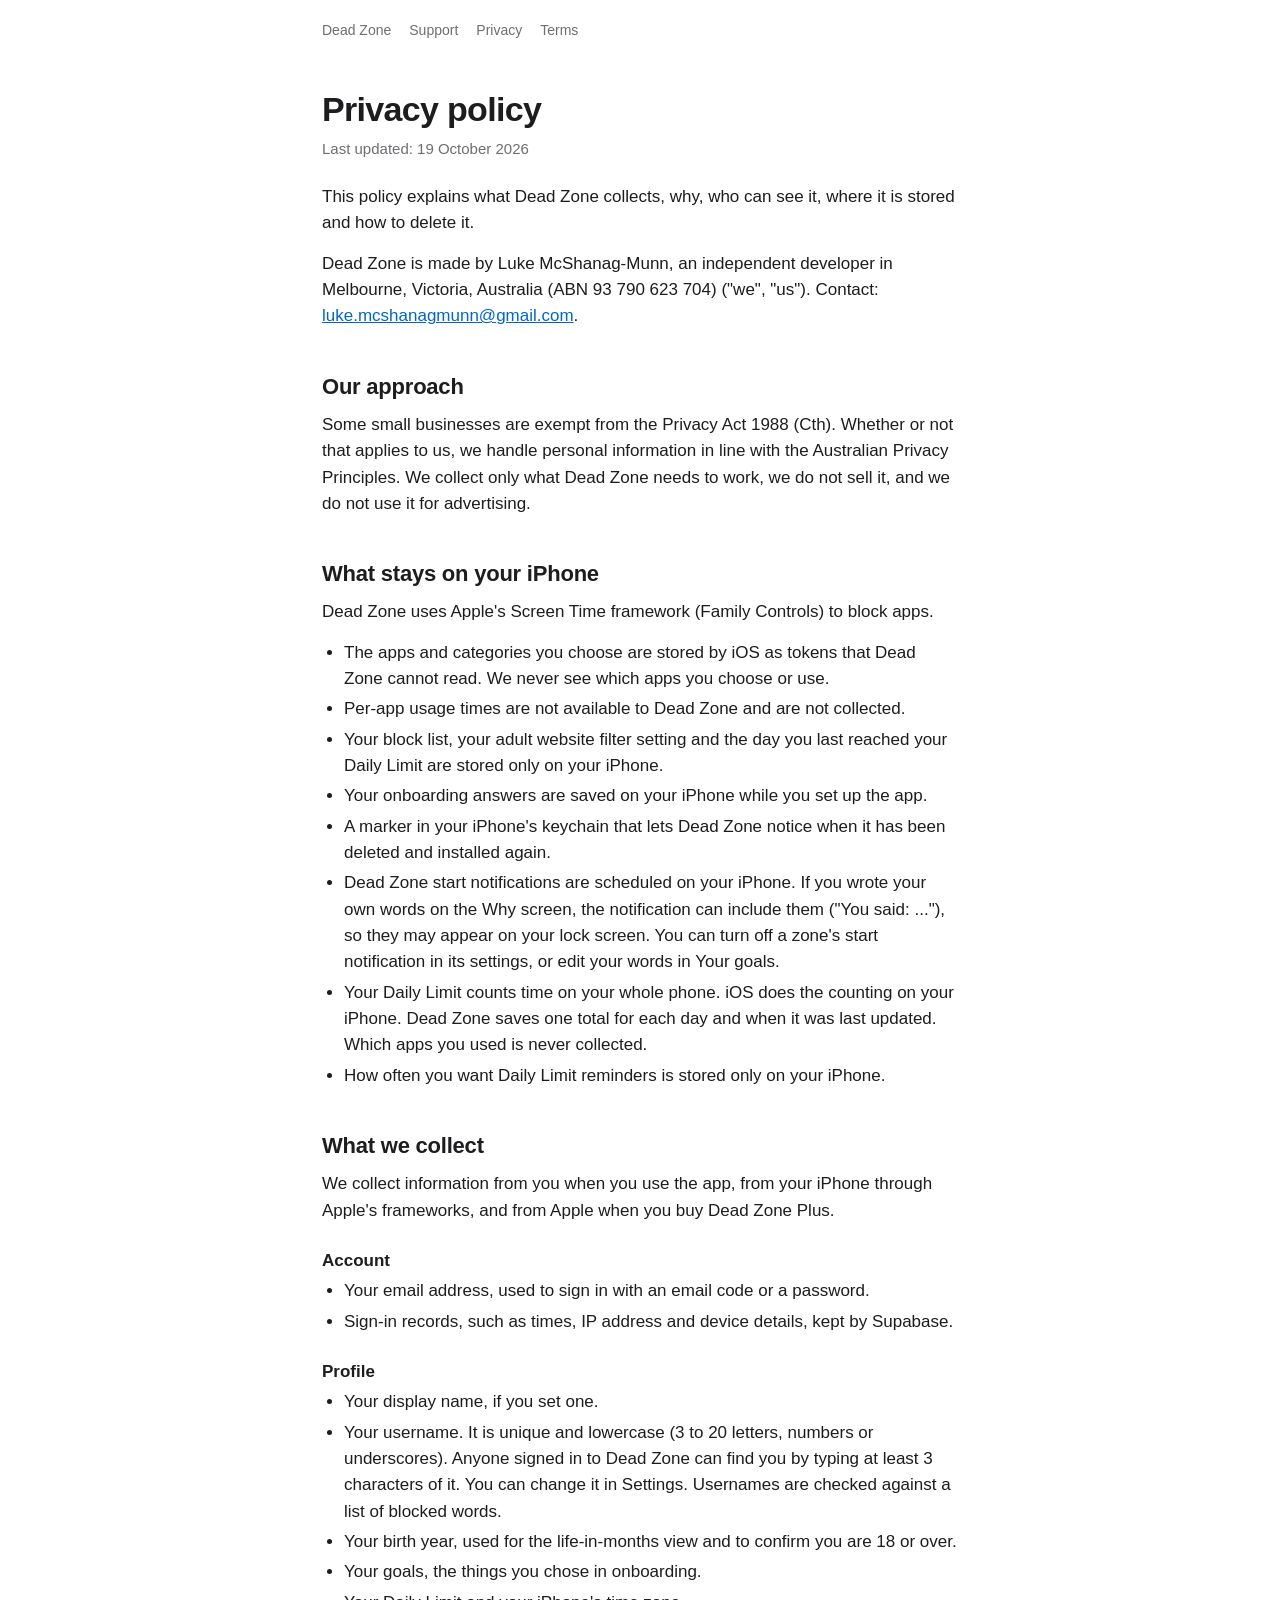
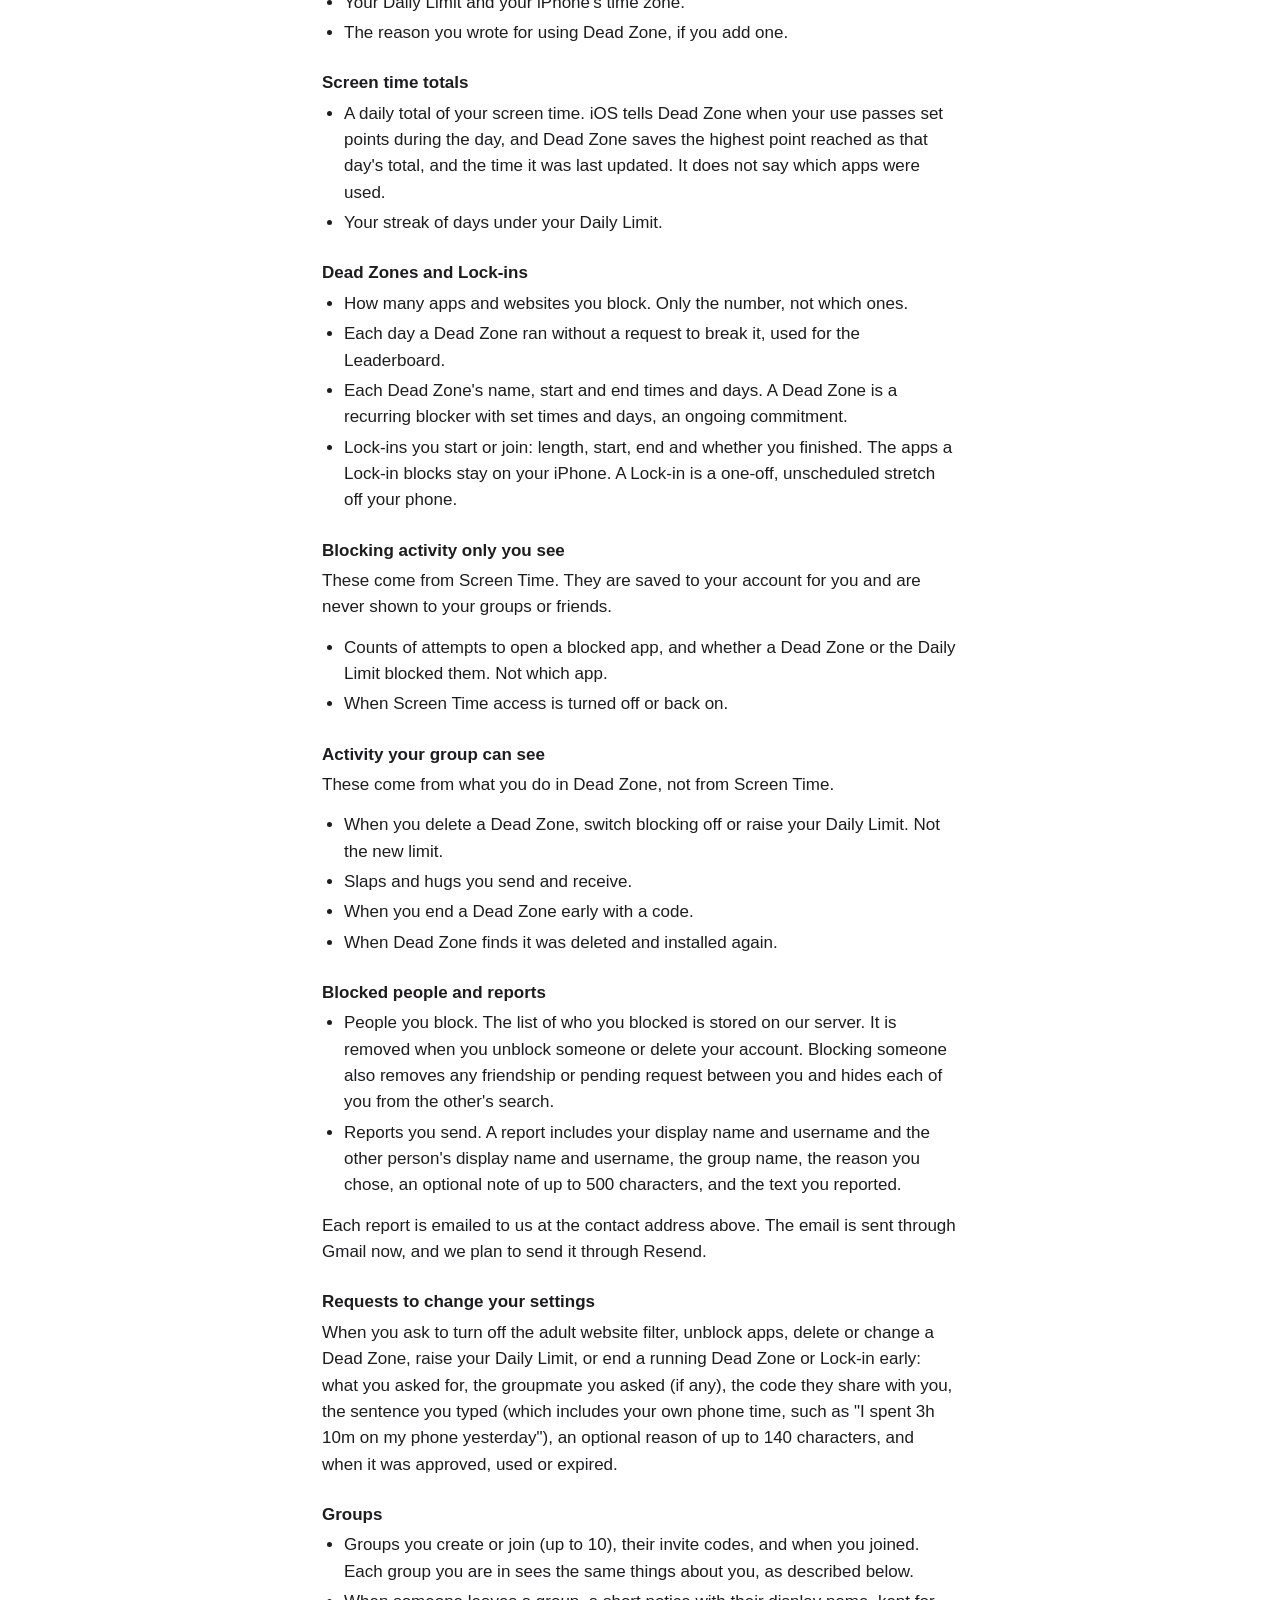
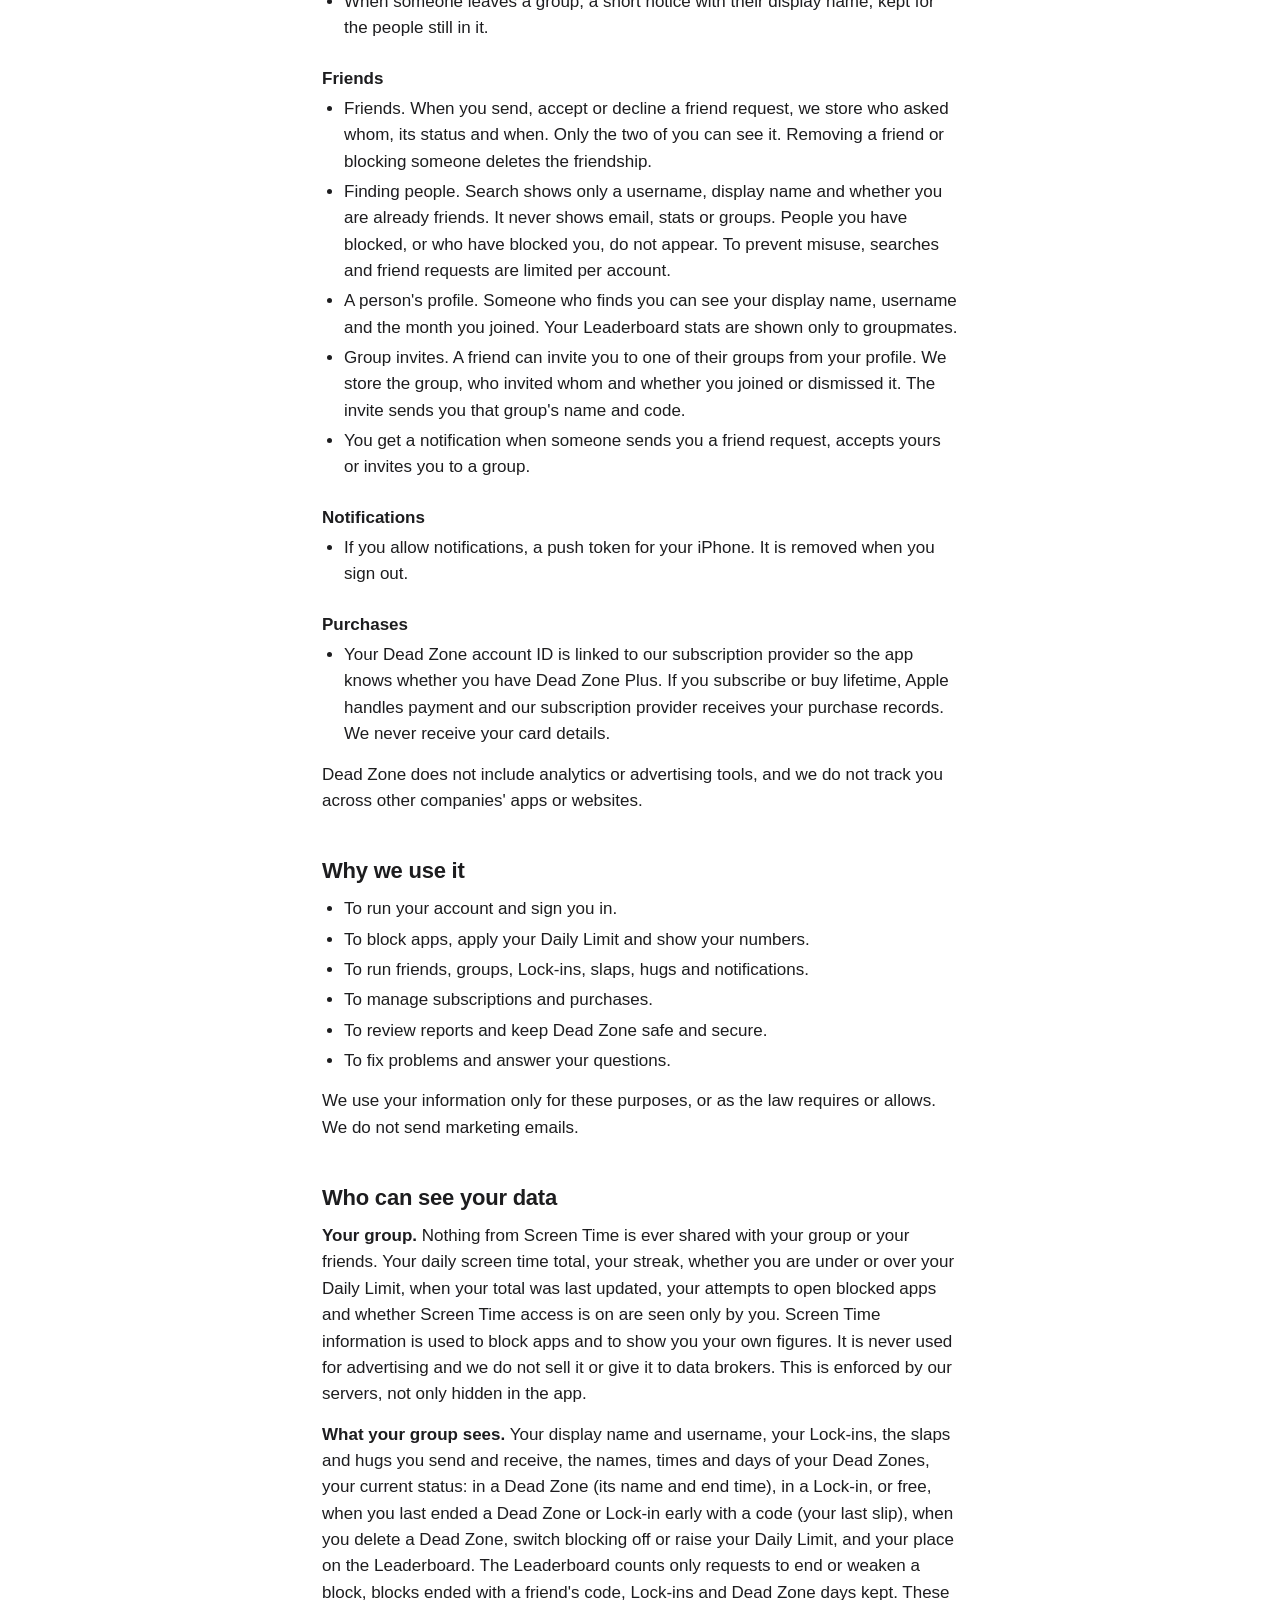
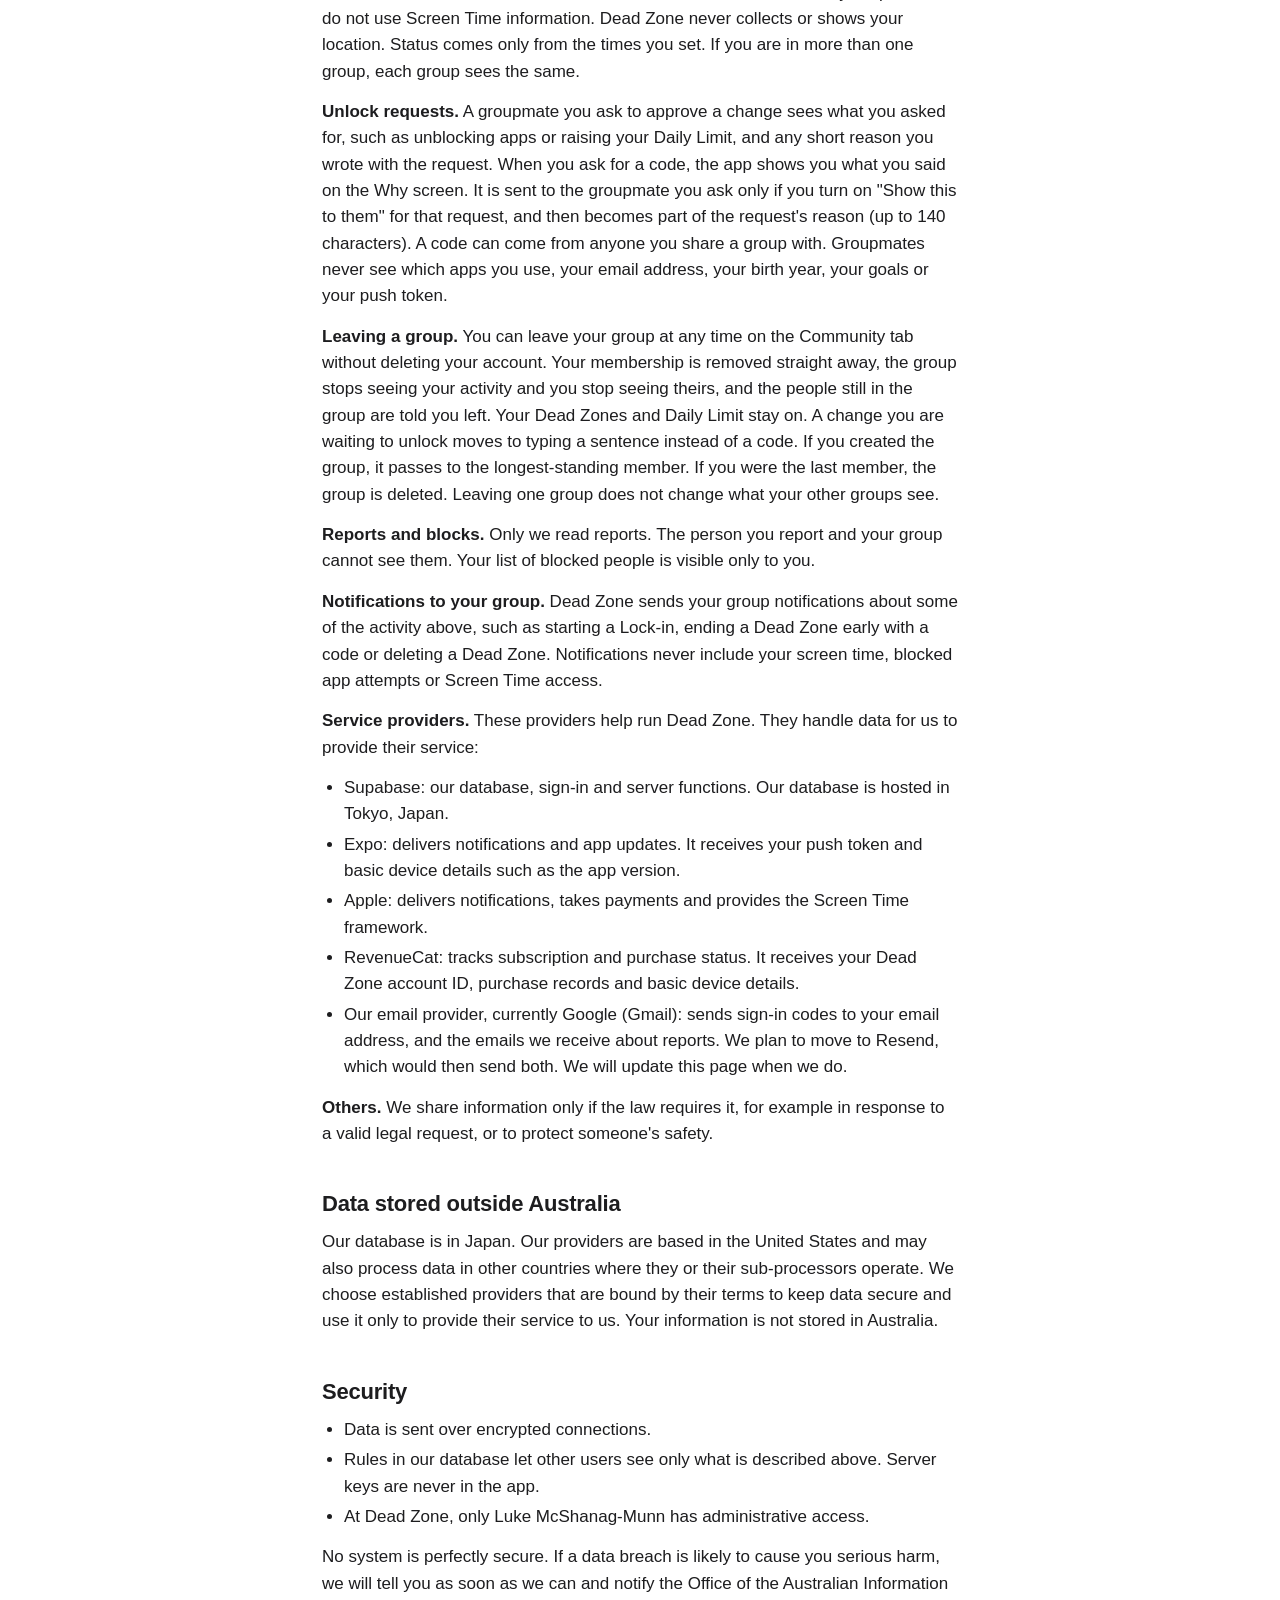
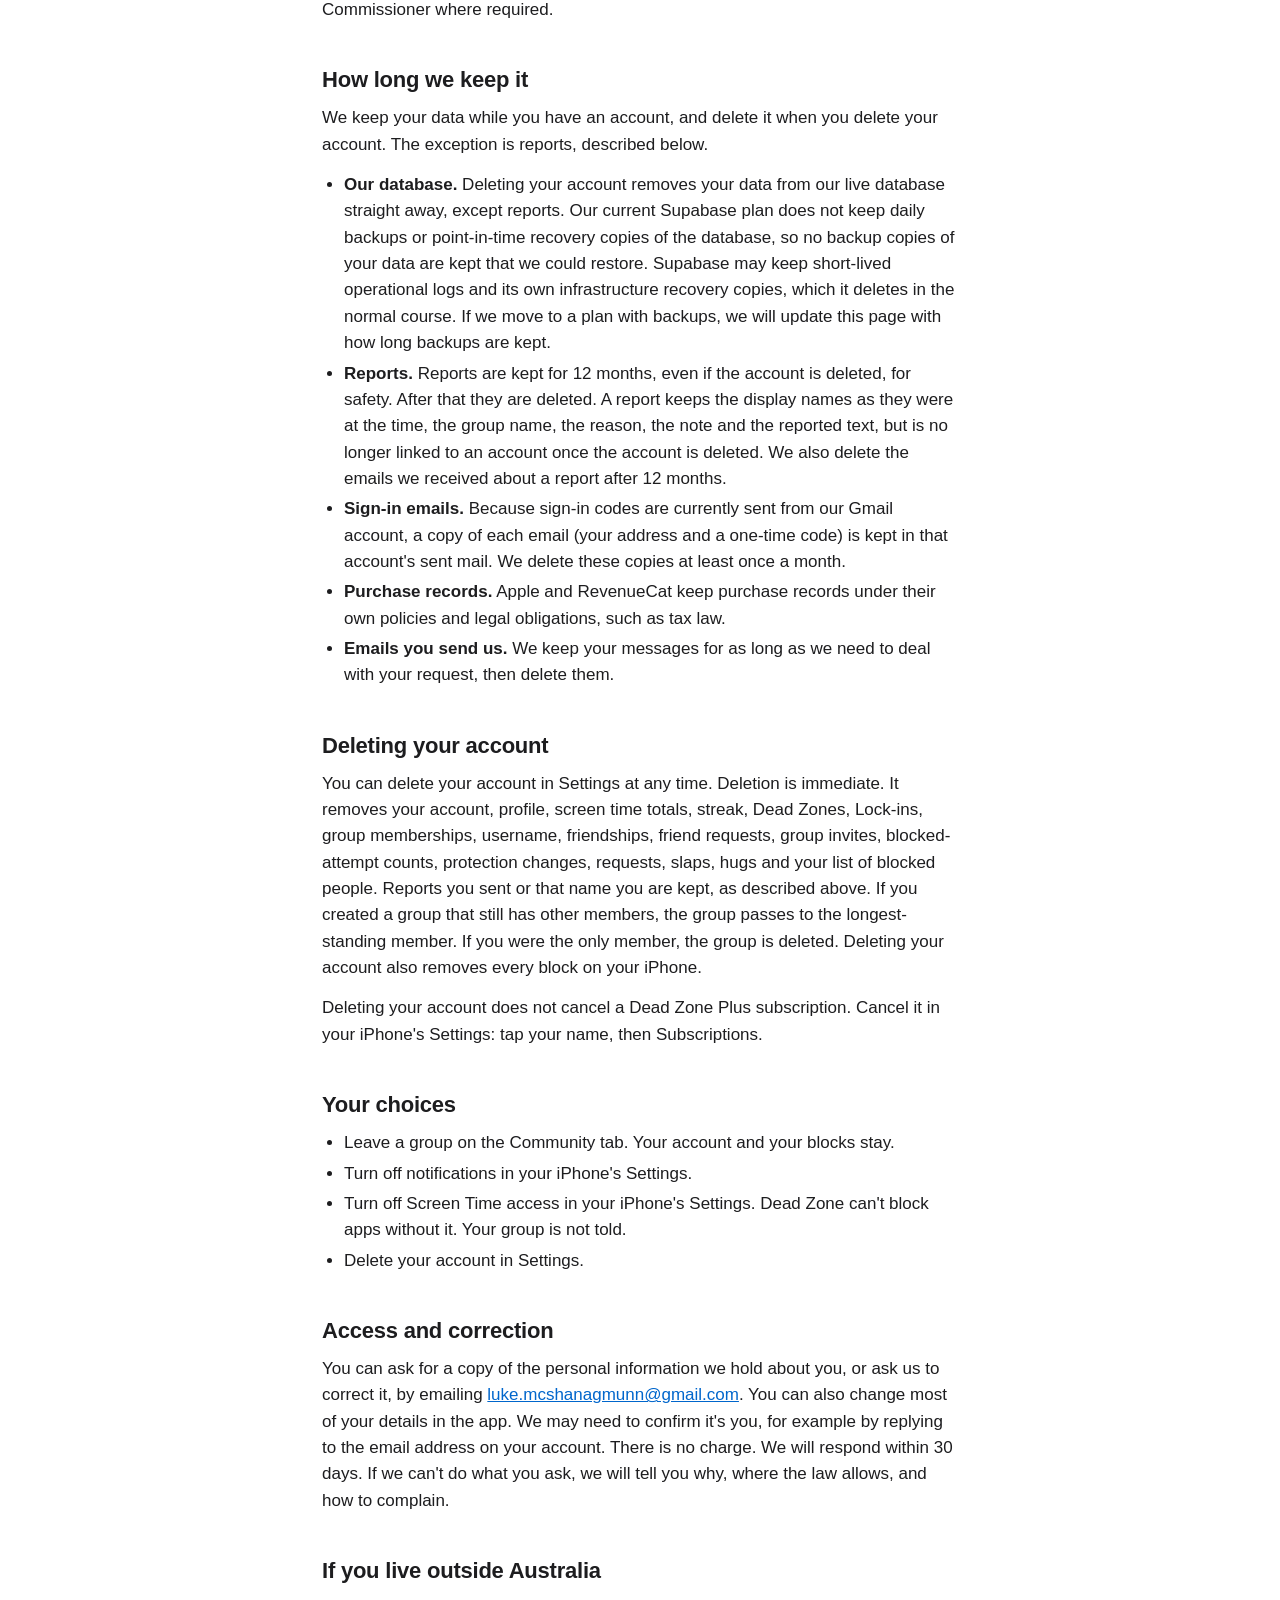
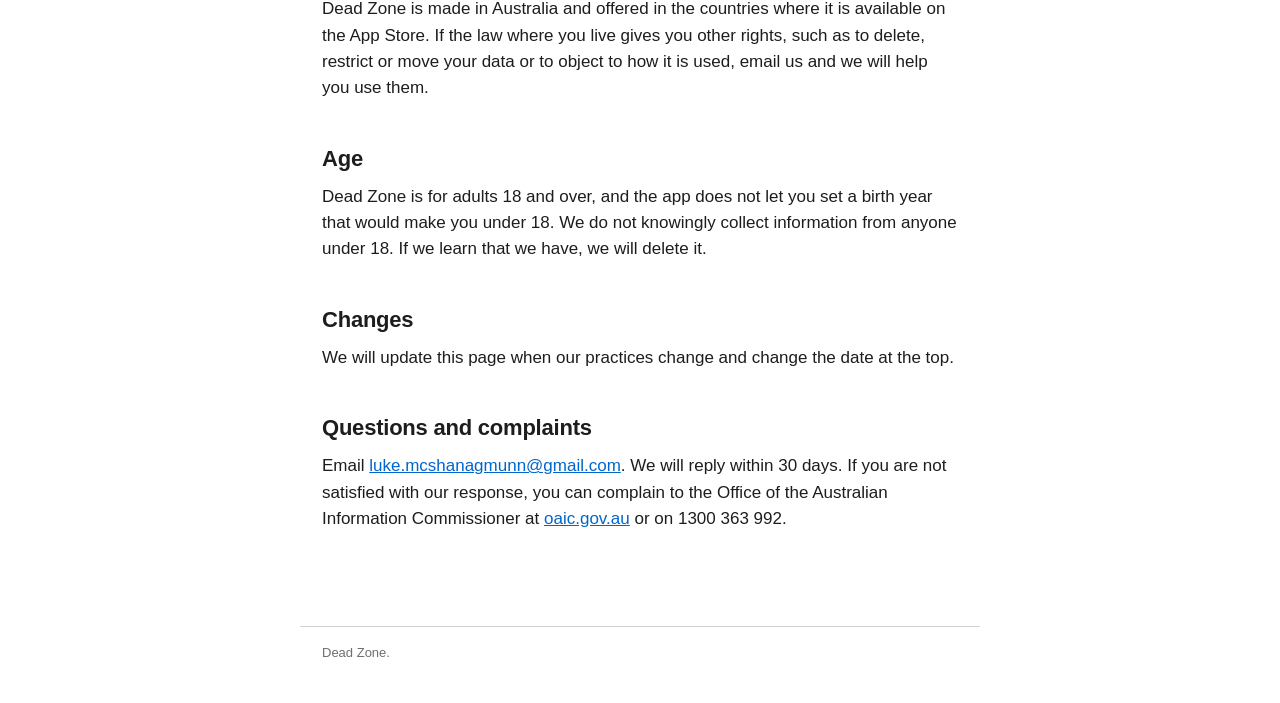
==== commit 067e9a4b: "Privacy and terms (19 Oct): nothing from Screen Time is shared with groups; share switch removed" ====
--- a/privacy/index.html
+++ b/privacy/index.html
@@ -10,7 +10,7 @@
 <header class="site"><a href="../">Dead Zone</a><a href="../support/">Support</a><a href="../privacy/">Privacy</a><a href="../terms/">Terms</a></header>
 <main>
 <h1>Privacy policy</h1>
-<p class="meta">Last updated: 17 October 2026</p>
+<p class="meta">Last updated: 19 October 2026</p>
 
 <p>This policy explains what Dead Zone collects, why, who can see it, where it is stored and how to delete it.</p>
 <p>Dead Zone is made by Luke McShanag-Munn, an independent developer in Melbourne, Victoria, Australia (ABN 93 790 623 704) ("we", "us"). Contact: <a href="mailto:luke.mcshanagmunn@gmail.com">luke.mcshanagmunn@gmail.com</a>.</p>
@@ -45,7 +45,6 @@
 <li>Your birth year, used for the life-in-months view and to confirm you are 18 or over.</li>
 <li>Your goals, the things you chose in onboarding.</li>
 <li>Your Daily Limit and your iPhone's time zone.</li>
-<li>Your &ldquo;Share with your group&rdquo; choice. You make it in onboarding, nothing is chosen for you, and you can change it in Settings.</li>
 <li>The reason you wrote for using Dead Zone, if you add one.</li>
 </ul>
 <h3>Screen time totals</h3>
@@ -56,15 +55,20 @@
 <h3>Dead Zones and Lock-ins</h3>
 <ul>
 <li>How many apps and websites you block. Only the number, not which ones.</li>
-<li>Each day a Dead Zone ran without a request to break it, used for the Ledger.</li>
+<li>Each day a Dead Zone ran without a request to break it, used for the Leaderboard.</li>
 <li>Each Dead Zone's name, start and end times and days. A Dead Zone is a recurring blocker with set times and days, an ongoing commitment.</li>
 <li>Lock-ins you start or join: length, start, end and whether you finished. The apps a Lock-in blocks stay on your iPhone. A Lock-in is a one-off, unscheduled stretch off your phone.</li>
 </ul>
-<h3>Activity your group can see if you share</h3>
-<p>These are saved to your account whether or not you share. Your group sees them only if you choose to share with your group.</p>
+<h3>Blocking activity only you see</h3>
+<p>These come from Screen Time. They are saved to your account for you and are never shown to your groups or friends.</p>
 <ul>
 <li>Counts of attempts to open a blocked app, and whether a Dead Zone or the Daily Limit blocked them. Not which app.</li>
-<li>When Screen Time access is turned off, and when your Daily Limit is raised.</li>
+<li>When Screen Time access is turned off or back on.</li>
+</ul>
+<h3>Activity your group can see</h3>
+<p>These come from what you do in Dead Zone, not from Screen Time.</p>
+<ul>
+<li>When you delete a Dead Zone, switch blocking off or raise your Daily Limit. Not the new limit.</li>
 <li>Slaps and hugs you send and receive.</li>
 <li>When you end a Dead Zone early with a code.</li>
 <li>When Dead Zone finds it was deleted and installed again.</li>
@@ -86,7 +90,7 @@
 <ul>
 <li>Friends. When you send, accept or decline a friend request, we store who asked whom, its status and when. Only the two of you can see it. Removing a friend or blocking someone deletes the friendship.</li>
 <li>Finding people. Search shows only a username, display name and whether you are already friends. It never shows email, stats or groups. People you have blocked, or who have blocked you, do not appear. To prevent misuse, searches and friend requests are limited per account.</li>
-<li>A person's profile. Someone who finds you can see your display name, username and the month you joined. Your stats are shown only to groupmates, and only if you share.</li>
+<li>A person's profile. Someone who finds you can see your display name, username and the month you joined. Your Leaderboard stats are shown only to groupmates.</li>
 <li>Group invites. A friend can invite you to one of their groups from your profile. We store the group, who invited whom and whether you joined or dismissed it. The invite sends you that group's name and code.</li>
 <li>You get a notification when someone sends you a friend request, accepts yours or invites you to a group.</li>
 </ul>
@@ -112,13 +116,12 @@
 <p>We use your information only for these purposes, or as the law requires or allows. We do not send marketing emails.</p>
 
 <h2>Who can see your data</h2>
-<p><strong>Your group.</strong> Nothing from Screen Time is shared with your group unless you choose to share. Screen Time information is used on your iPhone to block apps. It is never used for advertising and we do not sell it or give it to data brokers.</p>
-<p><strong>Share with your group.</strong> You choose in onboarding, and you can change it in Settings at any time. If you choose to share, your group sees your daily screen time total, your streak, your Daily Limit, your place on the Ledger, your attempts to open blocked apps, changes to your protection such as turning off Screen Time access or raising your Daily Limit, whether you are under or over your Daily Limit today, when you last ended a Dead Zone or Lock-in early or opened an app past a block (your last slip), and how long ago your phone last updated today's total. You can also be named in the nightly notification, and your group gets notifications about blocked app attempts and protection changes. If you choose not to share, your group sees none of these and you are never named in the nightly notification. This is enforced by our servers, not only hidden in the app.</p>
-<p><strong>What your group sees either way.</strong> Your display name and username, your Lock-ins, the slaps and hugs you send and receive, the names, times and days of your Dead Zones, and your current status: in a Dead Zone (its name and end time), in a Lock-in, or free. These do not use Screen Time information. Dead Zone never collects or shows your location. Status comes only from the times you set. If you are in more than one group, each group sees the same.</p>
-<p><strong>Unlock requests.</strong> A groupmate you ask to approve a change sees what you asked for, such as unblocking apps or raising your Daily Limit, and any short reason you wrote with the request, whether or not you share. When you ask for a code, the app shows you what you said on the Why screen. It is sent to the groupmate you ask only if you turn on "Show this to them" for that request, and then becomes part of the request's reason (up to 140 characters). A code can come from anyone you share a group with. Groupmates never see which apps you use, your email address, your birth year, your goals or your push token.</p>
+<p><strong>Your group.</strong> Nothing from Screen Time is ever shared with your group or your friends. Your daily screen time total, your streak, whether you are under or over your Daily Limit, when your total was last updated, your attempts to open blocked apps and whether Screen Time access is on are seen only by you. Screen Time information is used to block apps and to show you your own figures. It is never used for advertising and we do not sell it or give it to data brokers. This is enforced by our servers, not only hidden in the app.</p>
+<p><strong>What your group sees.</strong> Your display name and username, your Lock-ins, the slaps and hugs you send and receive, the names, times and days of your Dead Zones, your current status: in a Dead Zone (its name and end time), in a Lock-in, or free, when you last ended a Dead Zone or Lock-in early with a code (your last slip), when you delete a Dead Zone, switch blocking off or raise your Daily Limit, and your place on the Leaderboard. The Leaderboard counts only requests to end or weaken a block, blocks ended with a friend's code, Lock-ins and Dead Zone days kept. These do not use Screen Time information. Dead Zone never collects or shows your location. Status comes only from the times you set. If you are in more than one group, each group sees the same.</p>
+<p><strong>Unlock requests.</strong> A groupmate you ask to approve a change sees what you asked for, such as unblocking apps or raising your Daily Limit, and any short reason you wrote with the request. When you ask for a code, the app shows you what you said on the Why screen. It is sent to the groupmate you ask only if you turn on "Show this to them" for that request, and then becomes part of the request's reason (up to 140 characters). A code can come from anyone you share a group with. Groupmates never see which apps you use, your email address, your birth year, your goals or your push token.</p>
 <p><strong>Leaving a group.</strong> You can leave your group at any time on the Community tab without deleting your account. Your membership is removed straight away, the group stops seeing your activity and you stop seeing theirs, and the people still in the group are told you left. Your Dead Zones and Daily Limit stay on. A change you are waiting to unlock moves to typing a sentence instead of a code. If you created the group, it passes to the longest-standing member. If you were the last member, the group is deleted. Leaving one group does not change what your other groups see.</p>
 <p><strong>Reports and blocks.</strong> Only we read reports. The person you report and your group cannot see them. Your list of blocked people is visible only to you.</p>
-<p><strong>Notifications to your group.</strong> Dead Zone sends your group notifications about some of this activity. For example, a nightly notification names the groupmate with the most screen time that day and their total. Only people who choose to share with their group can be named.</p>
+<p><strong>Notifications to your group.</strong> Dead Zone sends your group notifications about some of the activity above, such as starting a Lock-in, ending a Dead Zone early with a code or deleting a Dead Zone. Notifications never include your screen time, blocked app attempts or Screen Time access.</p>
 <p><strong>Service providers.</strong> These providers help run Dead Zone. They handle data for us to provide their service:</p>
 <ul>
 <li>Supabase: our database, sign-in and server functions. Our database is hosted in Tokyo, Japan.</li>
@@ -156,10 +159,9 @@
 
 <h2>Your choices</h2>
 <ul>
-<li>Choose whether to share with your group, in onboarding and in Settings. Sharing covers your daily total, streak, Daily Limit, place on the Ledger, blocked app attempts, protection changes and the nightly notification.</li>
 <li>Leave a group on the Community tab. Your account and your blocks stay.</li>
 <li>Turn off notifications in your iPhone's Settings.</li>
-<li>Turn off Screen Time access in your iPhone's Settings. Dead Zone can't block apps without it, and your group is told.</li>
+<li>Turn off Screen Time access in your iPhone's Settings. Dead Zone can't block apps without it. Your group is not told.</li>
 <li>Delete your account in Settings.</li>
 </ul>
 
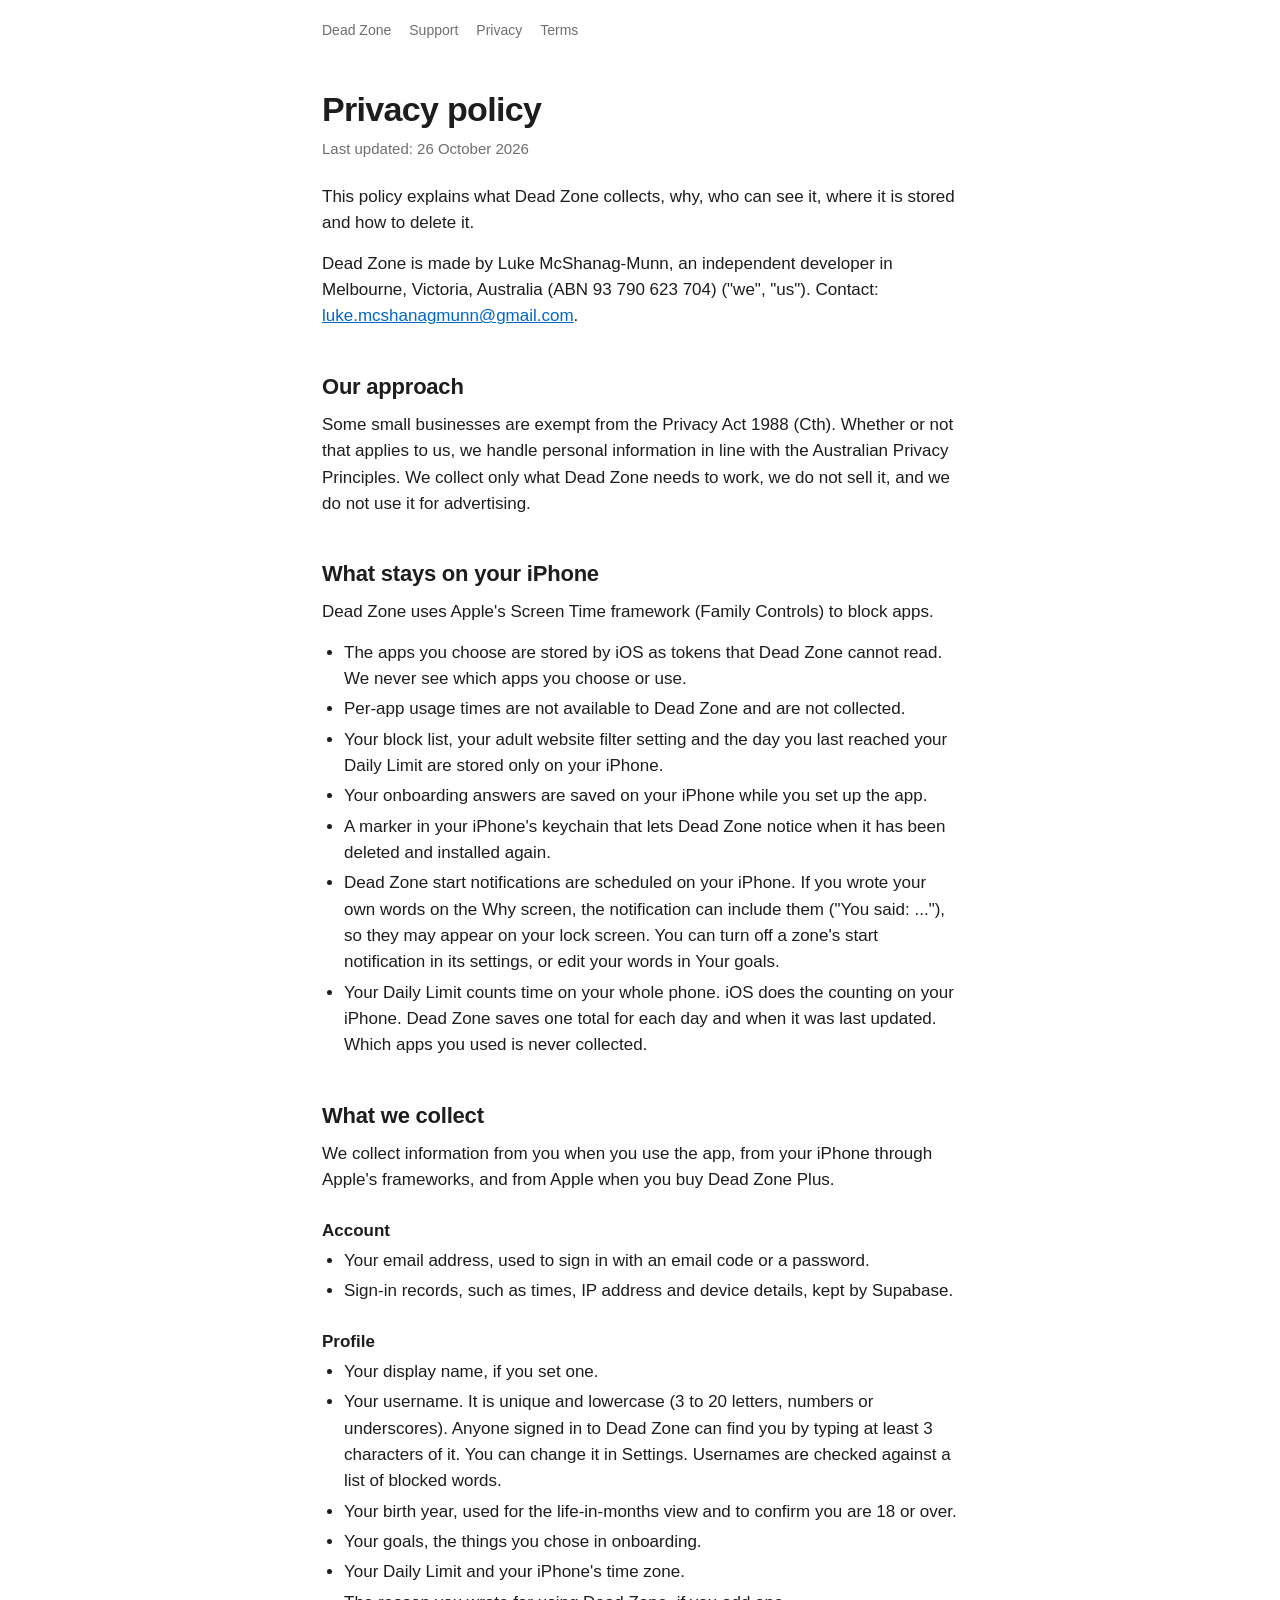
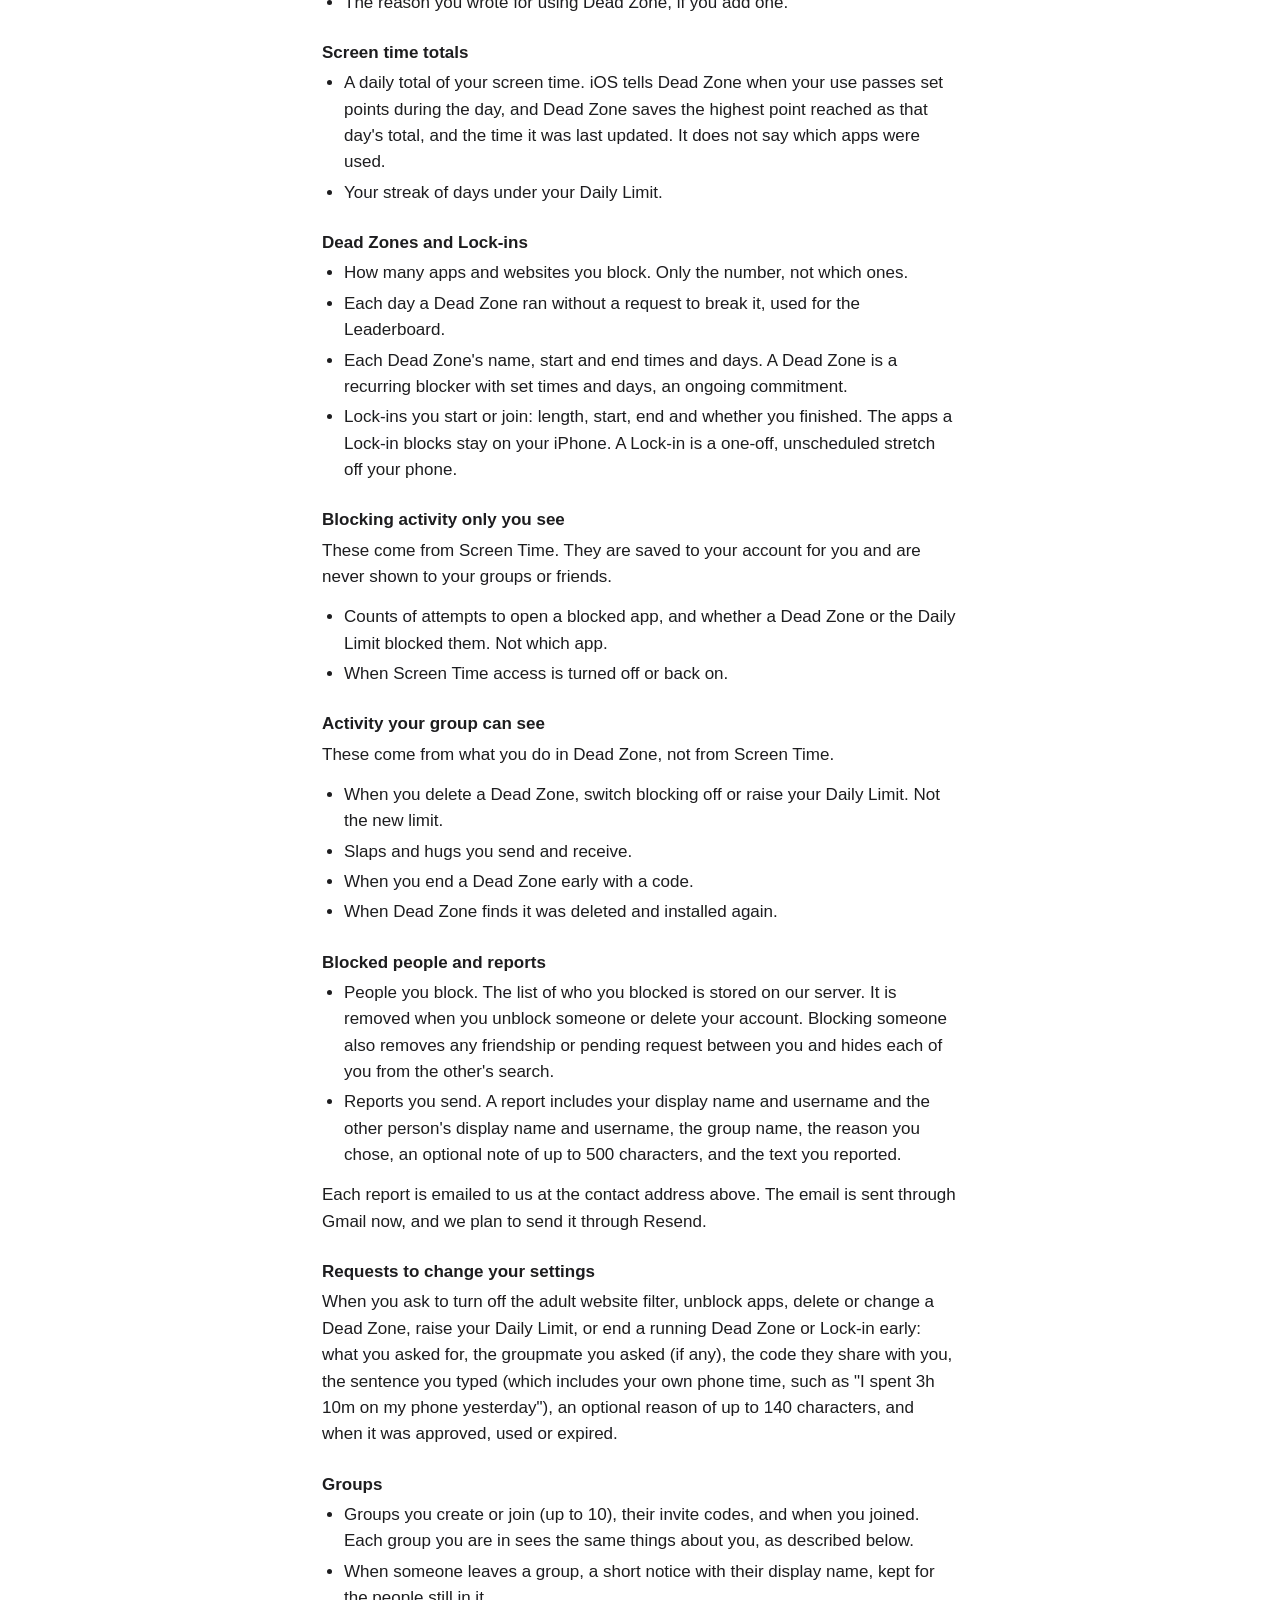
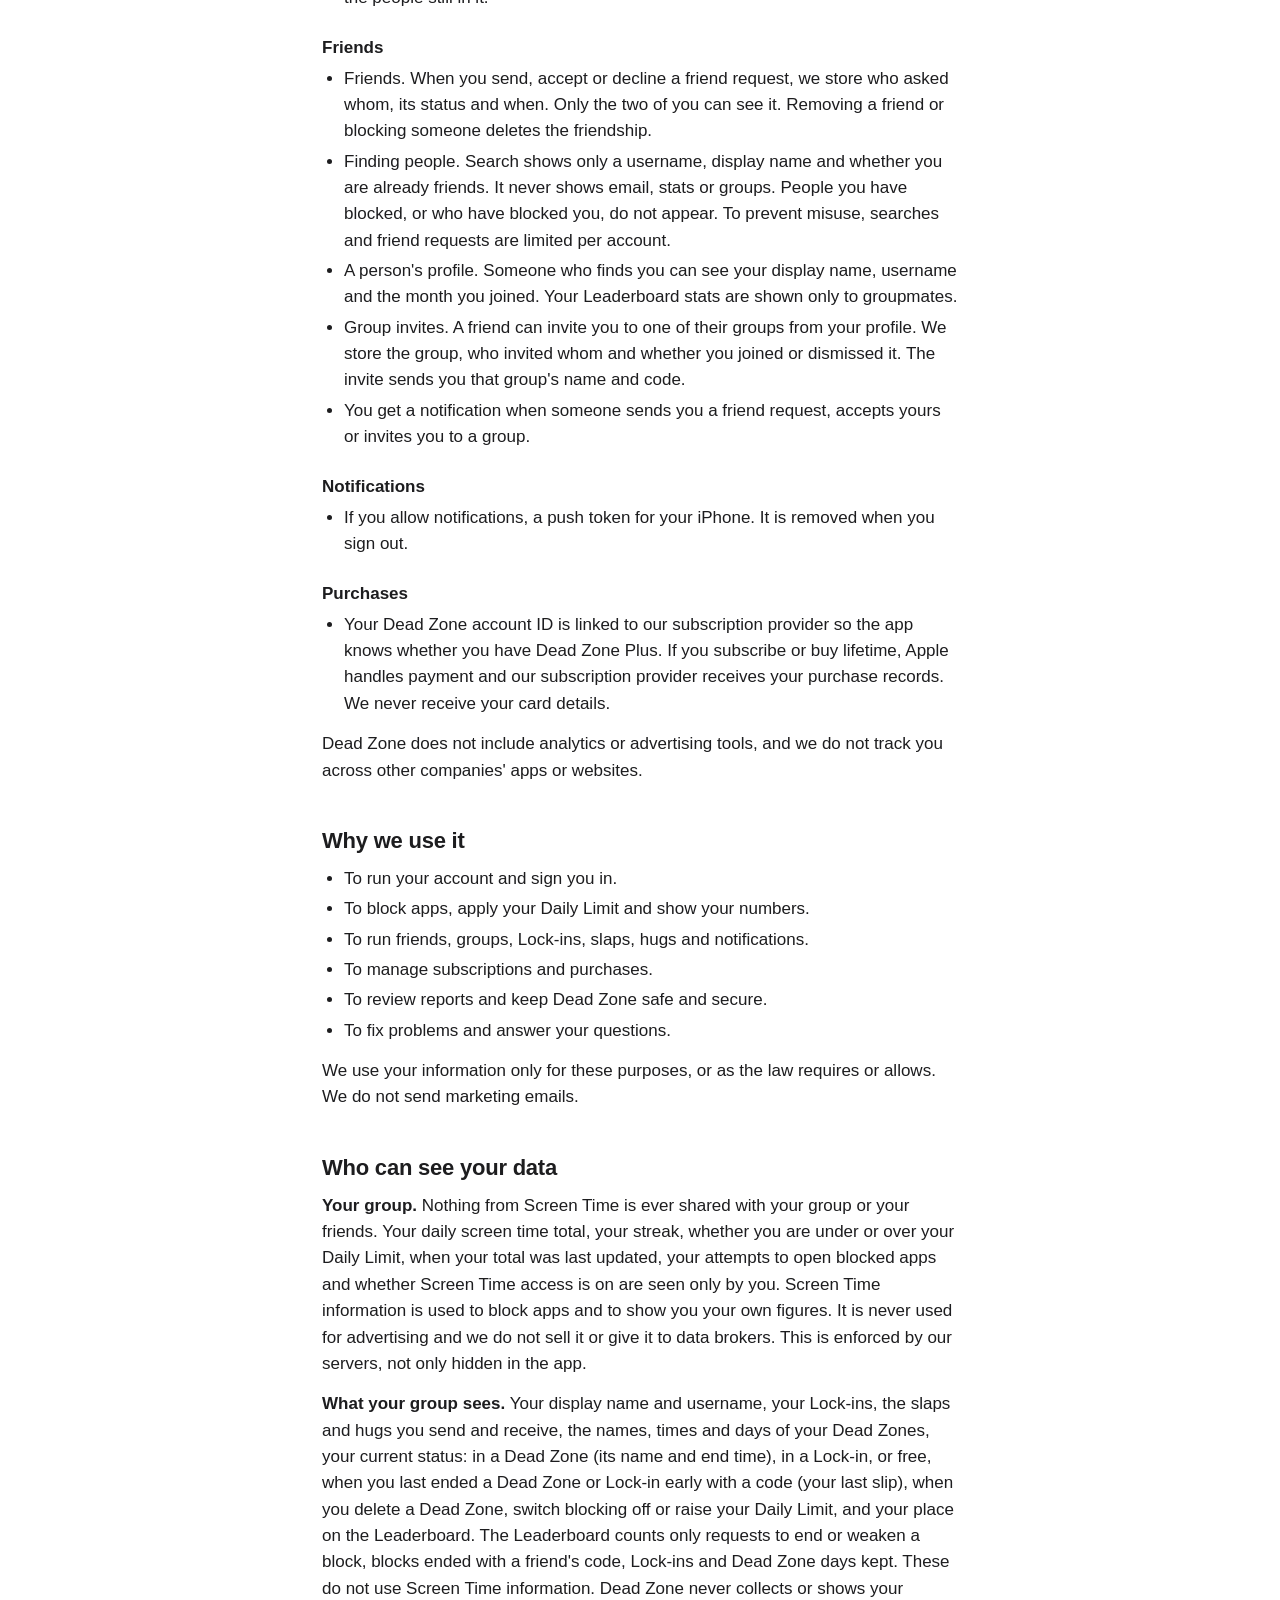
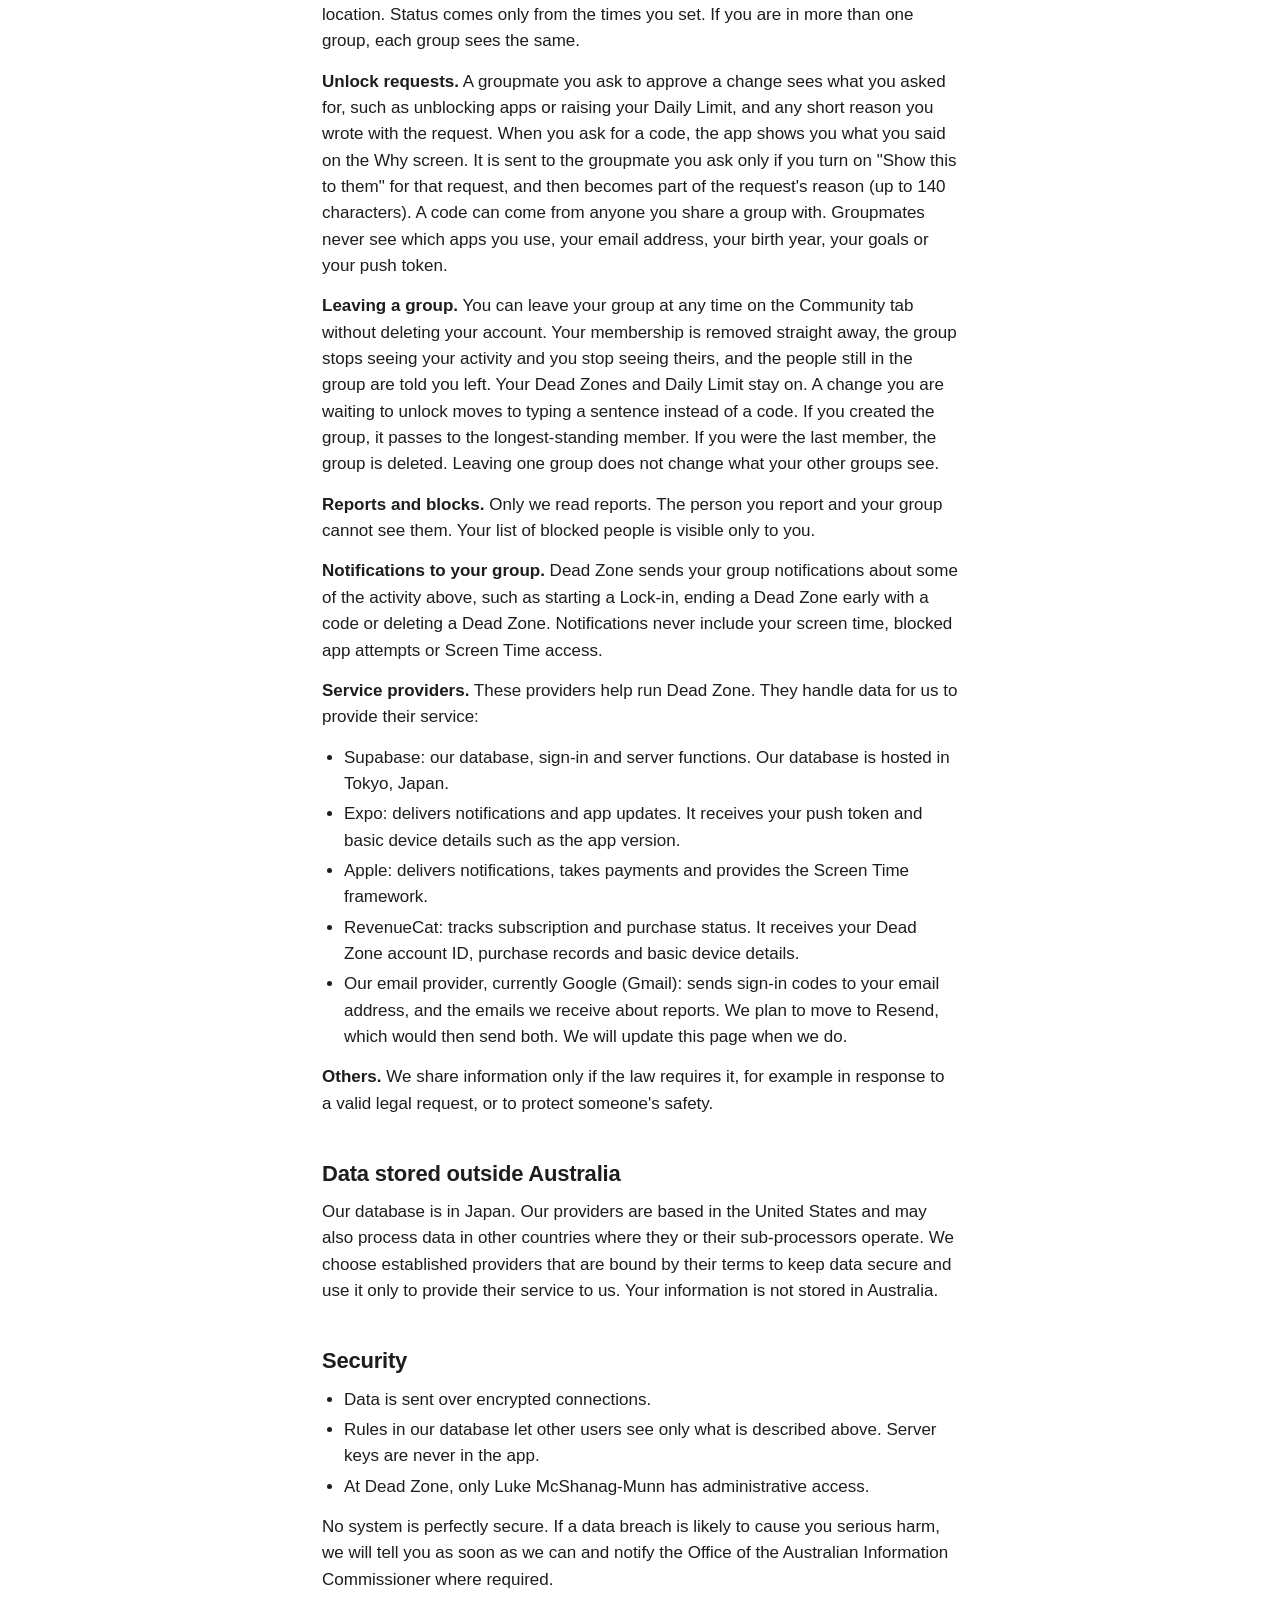
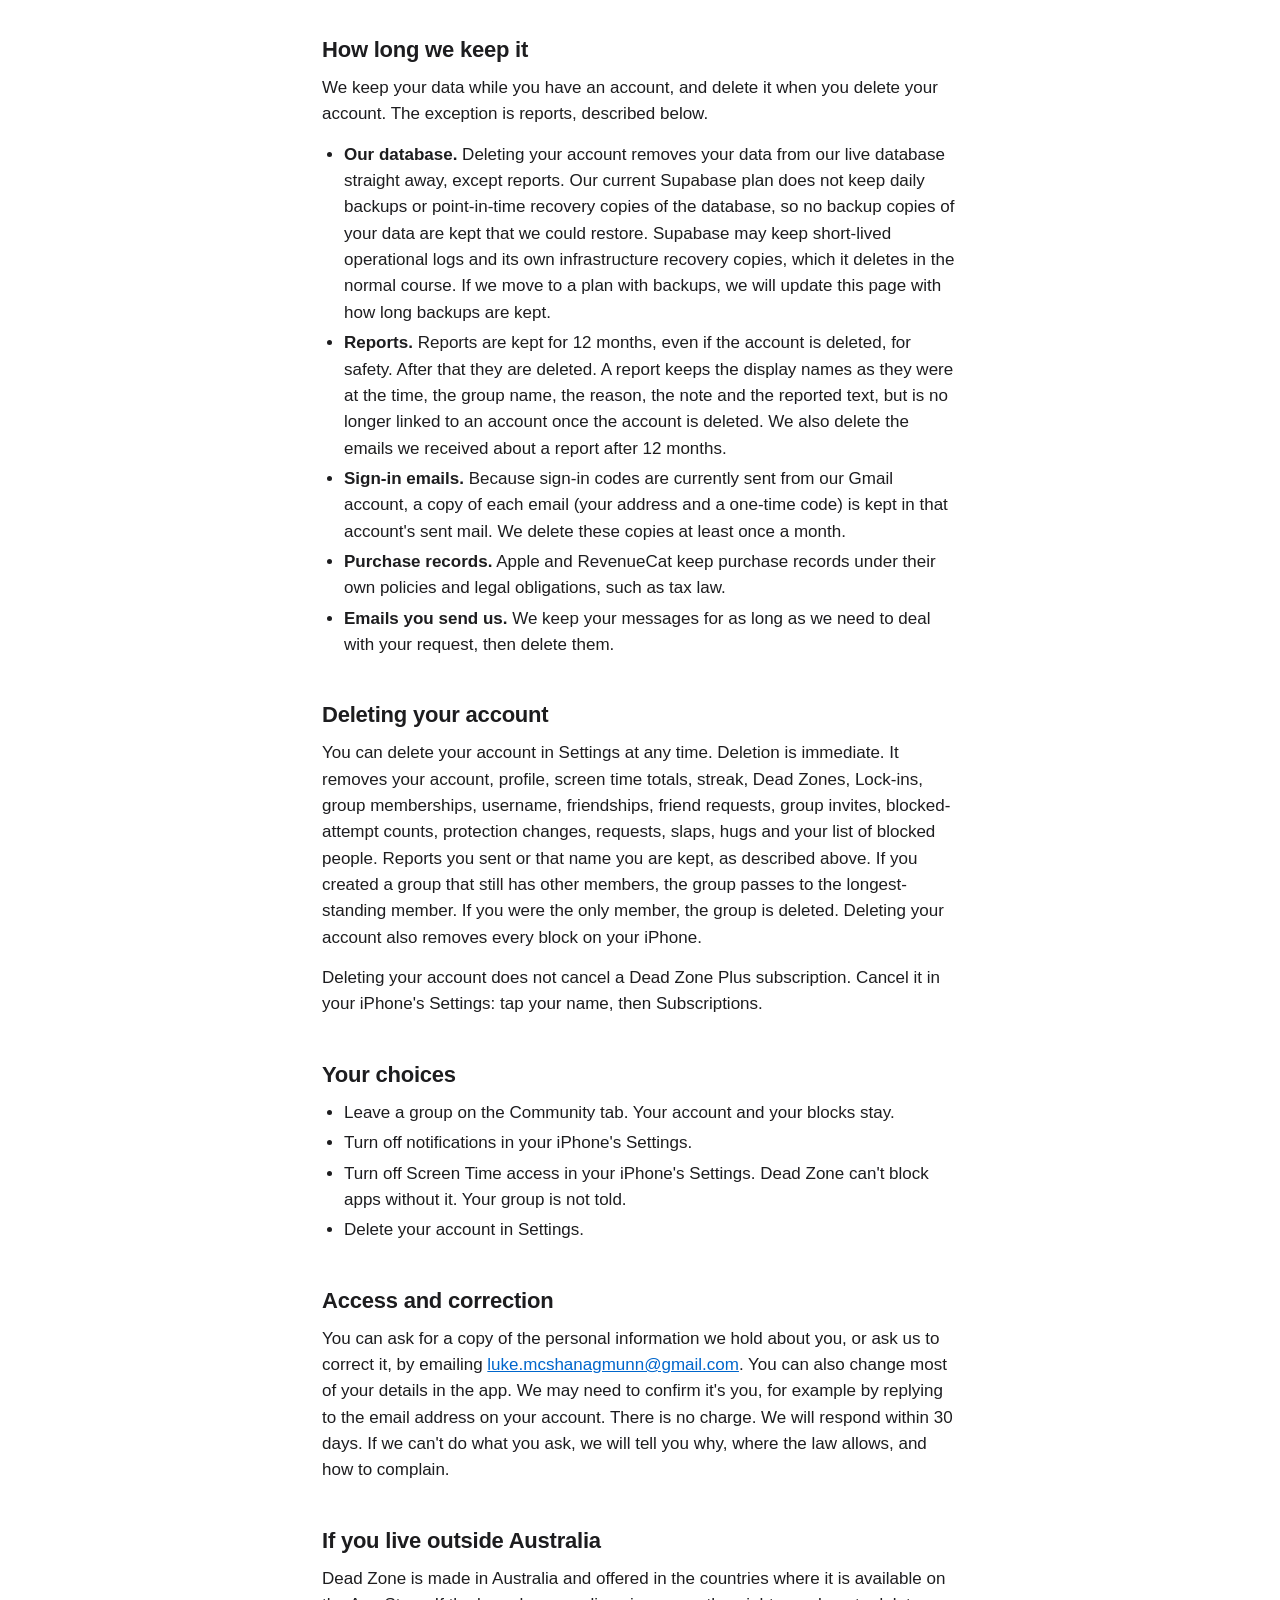
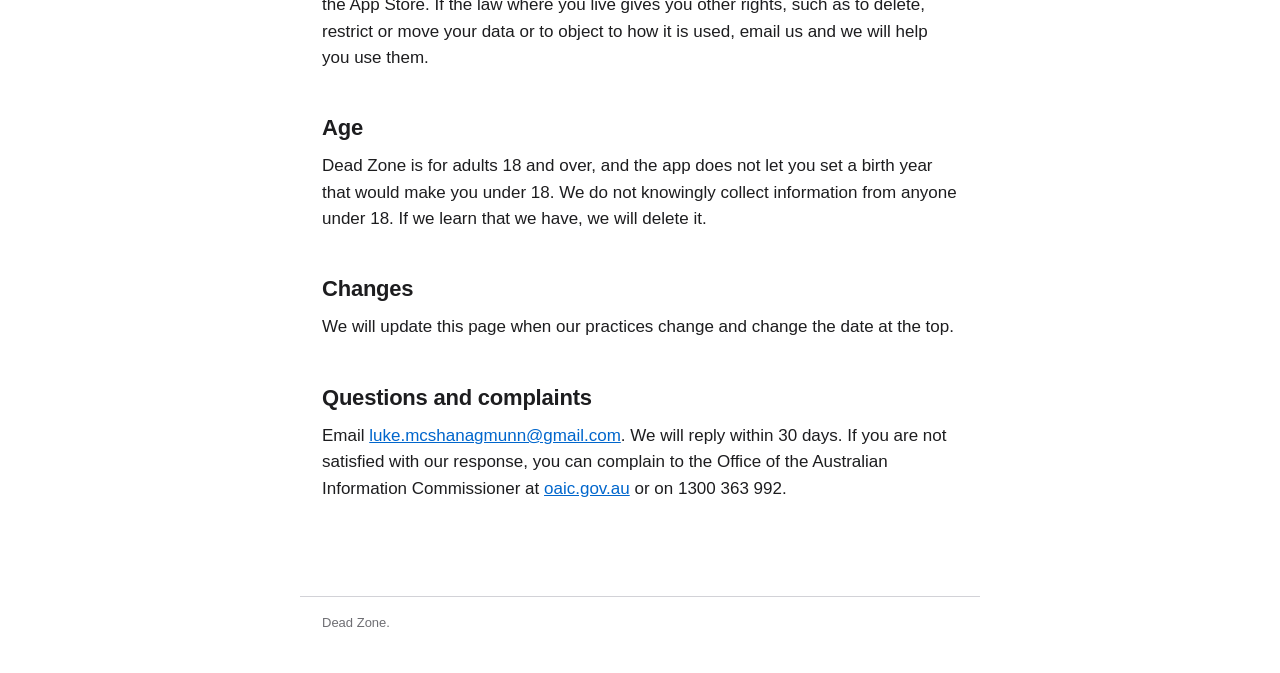
==== commit 0dff693b: "Privacy: drop reminder storage line, apps not categories; terms: plain medical line, remove empty pl" ====
--- a/privacy/index.html
+++ b/privacy/index.html
@@ -10,7 +10,7 @@
 <header class="site"><a href="../">Dead Zone</a><a href="../support/">Support</a><a href="../privacy/">Privacy</a><a href="../terms/">Terms</a></header>
 <main>
 <h1>Privacy policy</h1>
-<p class="meta">Last updated: 19 October 2026</p>
+<p class="meta">Last updated: 26 October 2026</p>
 
 <p>This policy explains what Dead Zone collects, why, who can see it, where it is stored and how to delete it.</p>
 <p>Dead Zone is made by Luke McShanag-Munn, an independent developer in Melbourne, Victoria, Australia (ABN 93 790 623 704) ("we", "us"). Contact: <a href="mailto:luke.mcshanagmunn@gmail.com">luke.mcshanagmunn@gmail.com</a>.</p>
@@ -21,14 +21,13 @@
 <h2>What stays on your iPhone</h2>
 <p>Dead Zone uses Apple's Screen Time framework (Family Controls) to block apps.</p>
 <ul>
-<li>The apps and categories you choose are stored by iOS as tokens that Dead Zone cannot read. We never see which apps you choose or use.</li>
+<li>The apps you choose are stored by iOS as tokens that Dead Zone cannot read. We never see which apps you choose or use.</li>
 <li>Per-app usage times are not available to Dead Zone and are not collected.</li>
 <li>Your block list, your adult website filter setting and the day you last reached your Daily Limit are stored only on your iPhone.</li>
 <li>Your onboarding answers are saved on your iPhone while you set up the app.</li>
 <li>A marker in your iPhone's keychain that lets Dead Zone notice when it has been deleted and installed again.</li>
 <li>Dead Zone start notifications are scheduled on your iPhone. If you wrote your own words on the Why screen, the notification can include them ("You said: ..."), so they may appear on your lock screen. You can turn off a zone's start notification in its settings, or edit your words in Your goals.</li>
 <li>Your Daily Limit counts time on your whole phone. iOS does the counting on your iPhone. Dead Zone saves one total for each day and when it was last updated. Which apps you used is never collected.</li>
-<li>How often you want Daily Limit reminders is stored only on your iPhone.</li>
 </ul>
 
 <h2>What we collect</h2>
